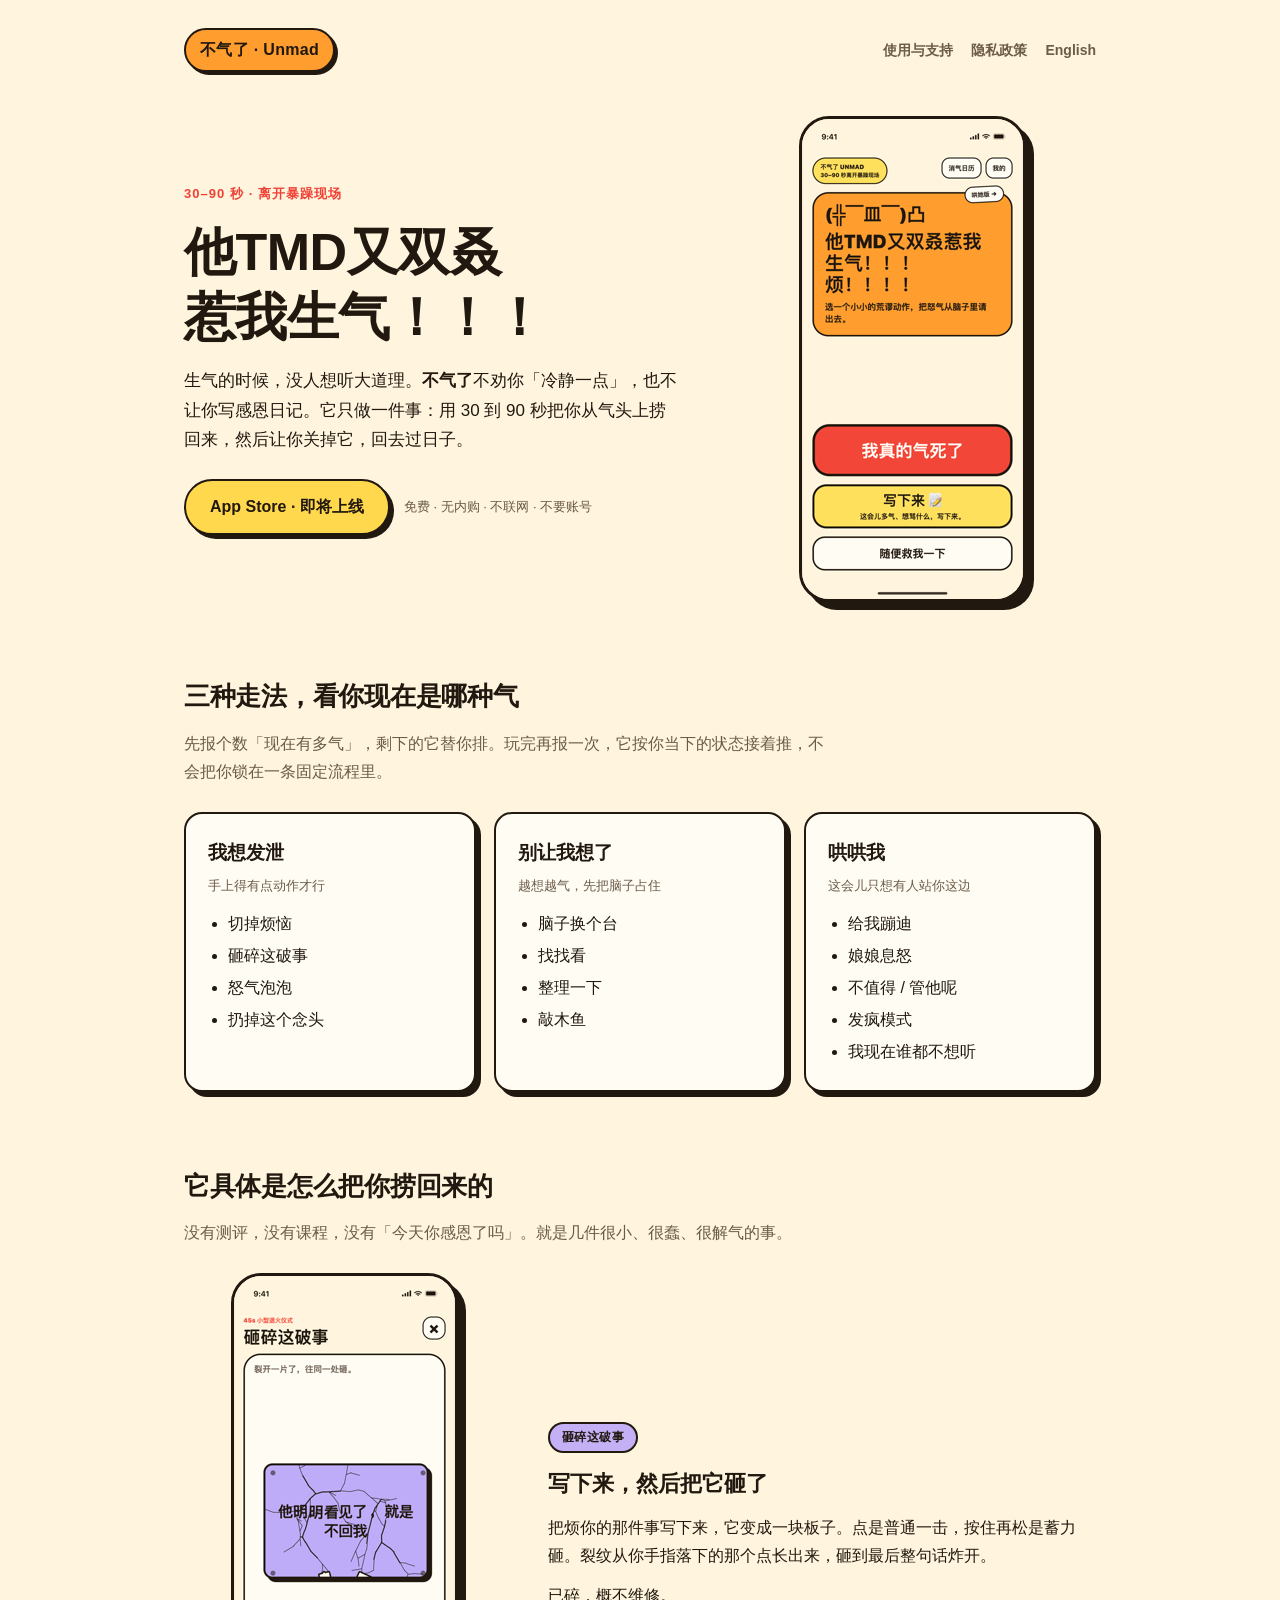
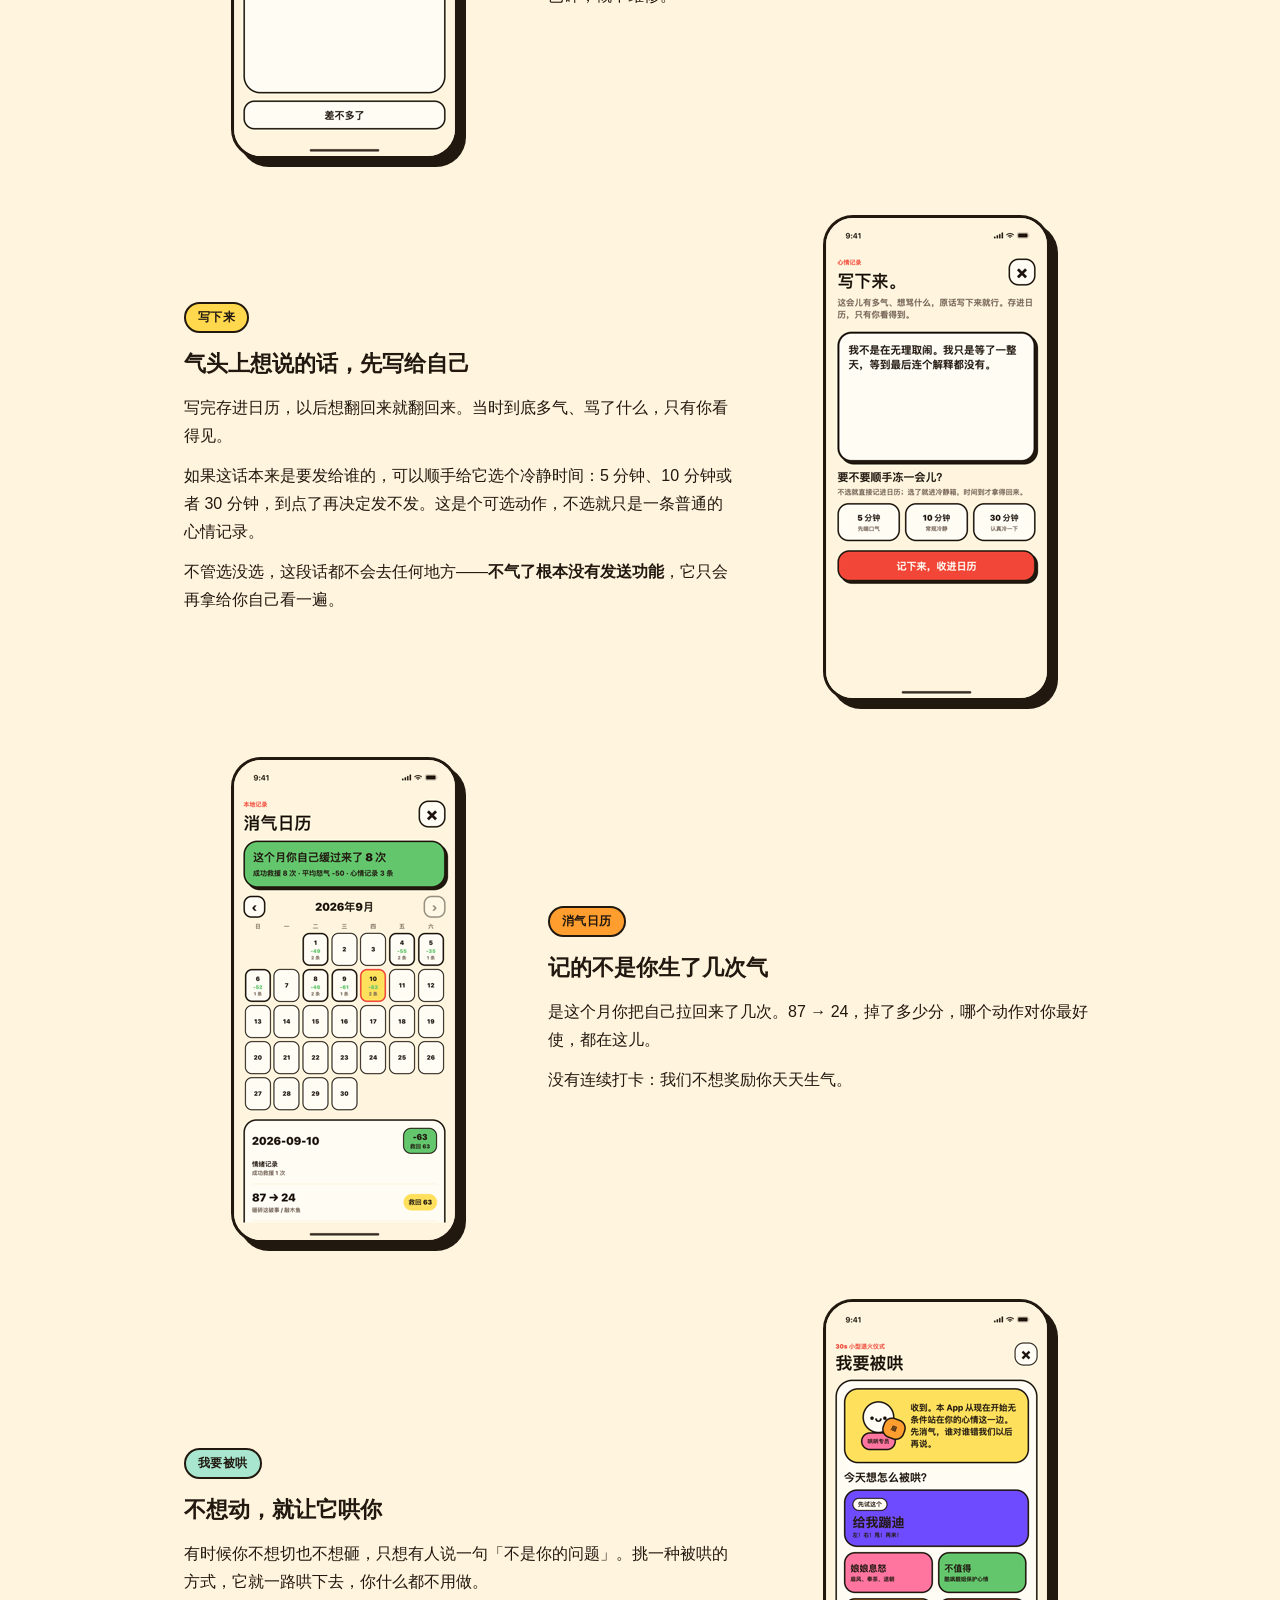
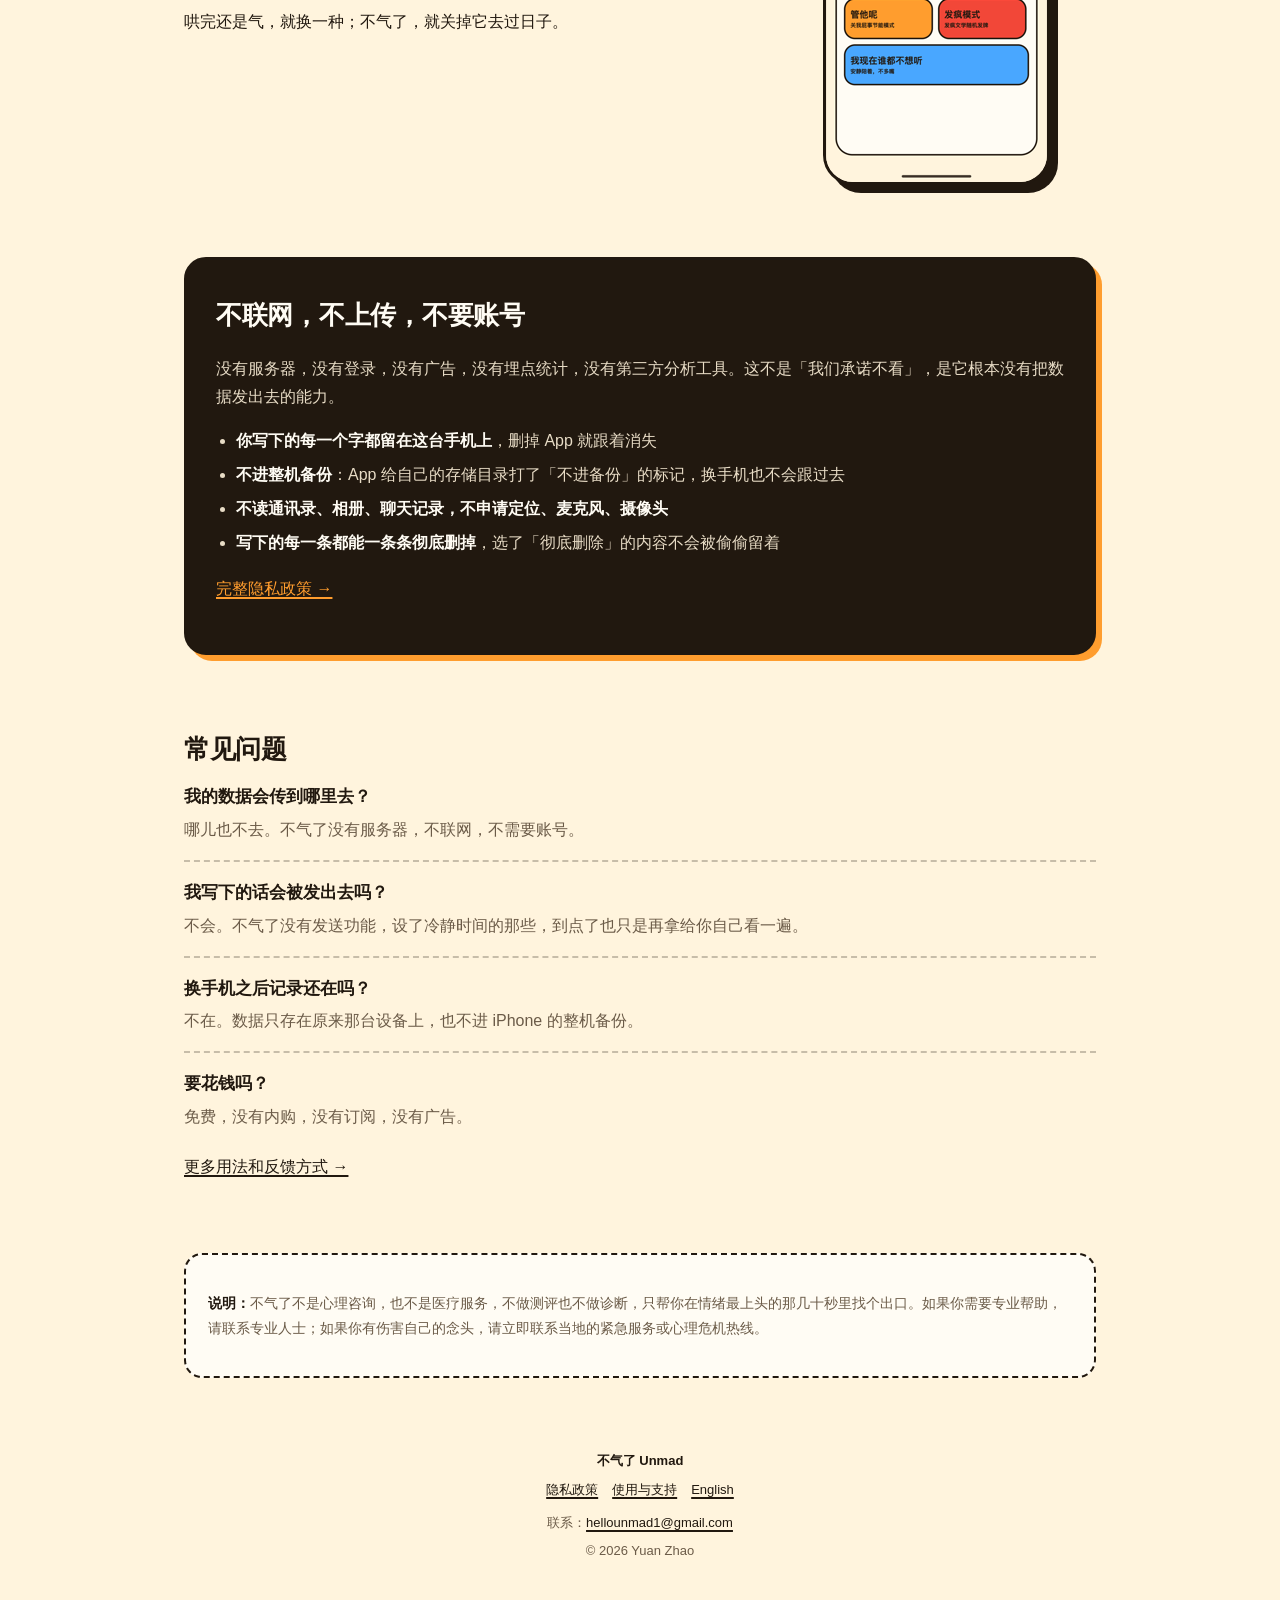
==== index.html @ e03dc945 "Sync the site with store/site, and bring the images along The English home page still called the woo" ====
<!DOCTYPE html>
<html lang="zh-Hans">
<head>
<meta charset="utf-8">
<meta name="viewport" content="width=device-width, initial-scale=1">
<title>不气了 Unmad · 生气的时候打开</title>
<meta name="description" content="不气了是一个中文的情绪急救小工具。不劝你冷静，用 30 到 90 秒把你从气头上捞回来，然后关掉它去过日子。不联网、不要账号、不上传任何东西。">
<link rel="canonical" href="https://unmad.cn/">
<link rel="alternate" hreflang="zh-Hans" href="https://unmad.cn/">
<link rel="alternate" hreflang="en" href="https://unmad.cn/en/">
<link rel="icon" href="assets/favicon.png" type="image/png">
<link rel="apple-touch-icon" href="assets/apple-touch-icon.png">
<meta name="theme-color" content="#FFF4DD">
<meta property="og:type" content="website">
<meta property="og:site_name" content="不气了 Unmad">
<meta property="og:title" content="不气了 Unmad · 生气的时候打开">
<meta property="og:description" content="不劝你冷静，砸它骂它扔了它，30 秒把火撒完。不联网、不要账号、不上传任何东西。">
<meta property="og:url" content="https://unmad.cn/">
<meta property="og:image" content="https://unmad.cn/assets/og.png">
<meta property="og:image:width" content="1200">
<meta property="og:image:height" content="630">
<meta property="og:locale" content="zh_CN">
<style>
:root {
  --cream: #FFF4DD;
  --paper: #FFFCF4;
  --ink: #21180F;
  --muted: #6B5B48;
  --orange: #FF9D2E;
  --red: #EF4136;
  --yellow: #FFD84D;
  --lilac: #C3B0F5;
  --line: #21180F;
  color-scheme: light;
}
* { box-sizing: border-box; }
body {
  margin: 0;
  background: var(--cream);
  color: var(--ink);
  font: 16px/1.75 -apple-system, BlinkMacSystemFont, "PingFang SC", "Hiragino Sans GB",
        "Microsoft YaHei", "Helvetica Neue", Arial, sans-serif;
  -webkit-text-size-adjust: 100%;
}
img { max-width: 100%; height: auto; display: block; }
a { color: var(--ink); text-decoration-thickness: 2px; text-underline-offset: 3px; }
a:hover { color: var(--red); }
.wrap { max-width: 960px; margin: 0 auto; padding: 24px 20px 72px; }

/* ---------- 顶栏 ---------- */
.topbar {
  display: flex; align-items: center; justify-content: space-between;
  flex-wrap: wrap; gap: 12px; margin-bottom: 44px;
}
.mark {
  display: inline-block; padding: 6px 14px; border: 2.5px solid var(--line);
  border-radius: 999px; background: var(--orange); font-weight: 800; letter-spacing: .02em;
  box-shadow: 3px 3px 0 var(--line); text-decoration: none;
}
.mark:hover { color: var(--ink); }
.topbar nav { display: flex; gap: 18px; font-size: 14px; }
.topbar nav a { color: var(--muted); text-decoration: none; font-weight: 600; }
.topbar nav a:hover { color: var(--red); text-decoration: underline; }

/* ---------- 首屏 ---------- */
.hero { display: grid; gap: 34px; align-items: center; margin-bottom: 72px; }
.kicker {
  margin: 0 0 14px; font-size: 13px; font-weight: 700; letter-spacing: .08em;
  color: var(--red); text-transform: uppercase;
}
h1 {
  font-size: 40px; line-height: 1.25; font-weight: 800; margin: 0 0 16px;
  letter-spacing: -.01em;
}
.lede { font-size: 17px; margin: 0 0 24px; }
.lede b { font-weight: 800; }
.cta { display: flex; flex-wrap: wrap; align-items: center; gap: 14px; }
/* App Store 上线后：把下面这个 <span class="store"> 换成
   <a class="store" href="https://apps.apple.com/cn/app/idXXXXXXXXXX">App Store 下载</a>
   样式一样，a 会自动变成可点的按钮。 */
.store {
  display: inline-block; padding: 12px 24px; border: 2.5px solid var(--line);
  border-radius: 999px; background: var(--yellow); font-weight: 800; font-size: 16px;
  box-shadow: 4px 4px 0 var(--line); text-decoration: none;
}
a.store:hover { background: var(--orange); color: var(--ink); transform: translate(-1px, -1px); box-shadow: 5px 5px 0 var(--line); }
.cta-note { font-size: 13px; color: var(--muted); }
.shot {
  margin: 0; border: 3px solid var(--line); border-radius: 30px; overflow: hidden;
  box-shadow: 8px 8px 0 var(--line); background: var(--cream); line-height: 0;
  justify-self: center; max-width: 300px;
}
/* 网格子项默认 min-width:auto，截图那 480px 的固有宽度会把整页撑到视口以外，
   手机上就变成整页横向溢出、右边文字被切掉。这两行是那个的解药，别删。 */
.hero > *, .feature > * { min-width: 0; }
.shot img { width: 100%; }

/* ---------- 通用区块 ---------- */
section { margin-bottom: 72px; }
h2 { font-size: 26px; font-weight: 800; margin: 0 0 10px; letter-spacing: -.01em; }
.section-sub { color: var(--muted); margin: 0 0 26px; max-width: 640px; }
.grid3 { display: grid; gap: 18px; grid-template-columns: 1fr; }
.card {
  background: var(--paper); border: 2.5px solid var(--line); border-radius: 18px;
  padding: 22px 22px 20px; box-shadow: 5px 5px 0 var(--line);
}
.card h3 { margin: 0 0 6px; font-size: 19px; font-weight: 800; }
.card .who { margin: 0 0 12px; font-size: 13px; color: var(--muted); }
.card ul { margin: 0; padding-left: 20px; }
.card li { margin-bottom: 4px; }

/* ---------- 图文行 ---------- */
.feature { display: grid; gap: 28px; align-items: center; margin-bottom: 56px; }
.feature h3 { font-size: 22px; font-weight: 800; margin: 0 0 10px; }
.feature p { margin: 0 0 12px; }
.feature p:last-child { margin-bottom: 0; }
.tag {
  display: inline-block; margin-bottom: 12px; padding: 3px 12px; font-size: 12px;
  font-weight: 800; letter-spacing: .04em; border: 2px solid var(--line);
  border-radius: 999px; background: var(--lilac);
}
.tag.t-note { background: var(--yellow); }
.tag.t-cal { background: var(--orange); }
.tag.t-comfort { background: #A8E6CF; }

/* ---------- 隐私 ---------- */
.privacy-block {
  background: var(--ink); color: var(--cream); border-radius: 22px;
  padding: 34px 30px; border: 2.5px solid var(--line); box-shadow: 6px 6px 0 var(--orange);
}
.privacy-block h2 { color: var(--paper); }
.privacy-block p { color: #E8DCC6; }
.privacy-block ul { margin: 0 0 18px; padding-left: 20px; color: #E8DCC6; }
.privacy-block li { margin-bottom: 6px; }
.privacy-block li b { color: var(--paper); }
.privacy-block a { color: var(--orange); }
.privacy-block a:hover { color: var(--yellow); }

/* ---------- 常见问题 ---------- */
.qa { border-top: 2px dashed rgba(33,24,15,.25); padding-top: 16px; margin-top: 16px; }
.qa:first-of-type { border-top: 0; padding-top: 0; margin-top: 0; }
.qa h3 { font-size: 17px; font-weight: 800; margin: 0 0 4px; }
.qa p { margin: 0; color: var(--muted); }

/* ---------- 说明与页脚 ---------- */
.disclaimer {
  background: var(--paper); border: 2.5px dashed var(--line); border-radius: 18px;
  padding: 22px; font-size: 14px; color: var(--muted);
}
.disclaimer b { color: var(--ink); }
footer { text-align: center; color: var(--muted); font-size: 13px; }
footer p { margin: 0 0 6px; }
footer p:last-child { margin-bottom: 0; }
.site-name { font-weight: 800; color: var(--ink); }
.footer-links { display: flex; flex-wrap: wrap; gap: 6px 14px; justify-content: center; margin-bottom: 10px; }
.beian { display: flex; flex-wrap: wrap; gap: 4px 10px; justify-content: center; }
.beian a { color: var(--muted); text-decoration: none; }
.beian a:hover { color: var(--red); text-decoration: underline; }

@media (min-width: 820px) {
  .wrap { padding: 28px 24px 80px; }
  h1 { font-size: 52px; }
  .hero { grid-template-columns: 1.15fr .85fr; gap: 48px; }
  .shot { max-width: 320px; }
  .grid3 { grid-template-columns: repeat(3, 1fr); }
  .feature { grid-template-columns: 320px 1fr; gap: 44px; }
  .feature.alt { grid-template-columns: 1fr 320px; }
  .feature.alt .shot { order: 2; }
}
@media (max-width: 480px) {
  .wrap { padding: 20px 14px 56px; }
  h1 { font-size: 32px; }
  .card, .privacy-block { box-shadow: 4px 4px 0 var(--line); }
  .privacy-block { padding: 26px 20px; }
}
</style>
</head>
<body>
<div class="wrap">

  <header class="topbar">
    <a class="mark" href="index.html">不气了 · Unmad</a>
    <nav>
      <a href="support.html">使用与支持</a>
      <a href="privacy.html">隐私政策</a>
      <a href="en/index.html" hreflang="en" lang="en">English</a>
    </nav>
  </header>

  <section class="hero">
    <div>
      <p class="kicker">30–90 秒 · 离开暴躁现场</p>
      <h1>他TMD又双叒<br>惹我生气！！！</h1>
      <p class="lede">生气的时候，没人想听大道理。<b>不气了</b>不劝你「冷静一点」，也不让你写感恩日记。它只做一件事：用 30 到 90 秒把你从气头上捞回来，然后让你关掉它，回去过日子。</p>
      <div class="cta">
        <span class="store">App Store · 即将上线</span>
        <span class="cta-note">免费 · 无内购 · 不联网 · 不要账号</span>
      </div>
    </div>
    <figure class="shot">
      <img src="assets/shot-home.png" width="480" height="1043" alt="不气了首页：一句「他TMD又双叒惹我生气」，下面是「我真的气死了」「写下来」两个按钮">
    </figure>
  </section>

  <section id="ways">
    <h2>三种走法，看你现在是哪种气</h2>
    <p class="section-sub">先报个数「现在有多气」，剩下的它替你排。玩完再报一次，它按你当下的状态接着推，不会把你锁在一条固定流程里。</p>
    <div class="grid3">
      <article class="card">
        <h3>我想发泄</h3>
        <p class="who">手上得有点动作才行</p>
        <ul>
          <li>切掉烦恼</li>
          <li>砸碎这破事</li>
          <li>怒气泡泡</li>
          <li>扔掉这个念头</li>
        </ul>
      </article>
      <article class="card">
        <h3>别让我想了</h3>
        <p class="who">越想越气，先把脑子占住</p>
        <ul>
          <li>脑子换个台</li>
          <li>找找看</li>
          <li>整理一下</li>
          <li>敲木鱼</li>
        </ul>
      </article>
      <article class="card">
        <h3>哄哄我</h3>
        <p class="who">这会儿只想有人站你这边</p>
        <ul>
          <li>给我蹦迪</li>
          <li>娘娘息怒</li>
          <li>不值得 / 管他呢</li>
          <li>发疯模式</li>
          <li>我现在谁都不想听</li>
        </ul>
      </article>
    </div>
  </section>

  <section id="features">
    <h2>它具体是怎么把你捞回来的</h2>
    <p class="section-sub">没有测评，没有课程，没有「今天你感恩了吗」。就是几件很小、很蠢、很解气的事。</p>

    <div class="feature">
      <figure class="shot">
        <img src="assets/shot-smash.png" width="480" height="1043" loading="lazy" alt="砸碎这破事：一块写着烦心事的板子已经裂开">
      </figure>
      <div>
        <span class="tag">砸碎这破事</span>
        <h3>写下来，然后把它砸了</h3>
        <p>把烦你的那件事写下来，它变成一块板子。点是普通一击，按住再松是蓄力砸。裂纹从你手指落下的那个点长出来，砸到最后整句话炸开。</p>
        <p>已碎，概不维修。</p>
      </div>
    </div>

    <div class="feature alt">
      <div>
        <span class="tag t-note">写下来</span>
        <h3>气头上想说的话，先写给自己</h3>
        <p>写完存进日历，以后想翻回来就翻回来。当时到底多气、骂了什么，只有你看得见。</p>
        <p>如果这话本来是要发给谁的，可以顺手给它选个冷静时间：5 分钟、10 分钟或者 30 分钟，到点了再决定发不发。这是个可选动作，不选就只是一条普通的心情记录。</p>
        <p>不管选没选，这段话都不会去任何地方——<b>不气了根本没有发送功能</b>，它只会再拿给你自己看一遍。</p>
      </div>
      <figure class="shot">
        <img src="assets/shot-note.png" width="480" height="1043" loading="lazy" alt="写下来：一页可以写字的心情记录，下面可以选择冷静时间">
      </figure>
    </div>

    <div class="feature">
      <figure class="shot">
        <img src="assets/shot-calendar.png" width="480" height="1043" loading="lazy" alt="消气日历：这个月每天的消气记录">
      </figure>
      <div>
        <span class="tag t-cal">消气日历</span>
        <h3>记的不是你生了几次气</h3>
        <p>是这个月你把自己拉回来了几次。87 → 24，掉了多少分，哪个动作对你最好使，都在这儿。</p>
        <p>没有连续打卡：我们不想奖励你天天生气。</p>
      </div>
    </div>

    <div class="feature alt">
      <div>
        <span class="tag t-comfort">我要被哄</span>
        <h3>不想动，就让它哄你</h3>
        <p>有时候你不想切也不想砸，只想有人说一句「不是你的问题」。挑一种被哄的方式，它就一路哄下去，你什么都不用做。</p>
        <p>哄完还是气，就换一种；不气了，就关掉它去过日子。</p>
      </div>
      <figure class="shot">
        <img src="assets/shot-comfort.png" width="480" height="1043" loading="lazy" alt="我要被哄：几种被哄的方式可以挑">
      </figure>
    </div>
  </section>

  <section>
    <div class="privacy-block">
      <h2>不联网，不上传，不要账号</h2>
      <p>没有服务器，没有登录，没有广告，没有埋点统计，没有第三方分析工具。这不是「我们承诺不看」，是它根本没有把数据发出去的能力。</p>
      <ul>
        <li><b>你写下的每一个字都留在这台手机上</b>，删掉 App 就跟着消失</li>
        <li><b>不进整机备份</b>：App 给自己的存储目录打了「不进备份」的标记，换手机也不会跟过去</li>
        <li><b>不读通讯录、相册、聊天记录，不申请定位、麦克风、摄像头</b></li>
        <li><b>写下的每一条都能一条条彻底删掉</b>，选了「彻底删除」的内容不会被偷偷留着</li>
      </ul>
      <p><a href="privacy.html">完整隐私政策 →</a></p>
    </div>
  </section>

  <section id="faq">
    <h2>常见问题</h2>
    <div class="qa">
      <h3>我的数据会传到哪里去？</h3>
      <p>哪儿也不去。不气了没有服务器，不联网，不需要账号。</p>
    </div>
    <div class="qa">
      <h3>我写下的话会被发出去吗？</h3>
      <p>不会。不气了没有发送功能，设了冷静时间的那些，到点了也只是再拿给你自己看一遍。</p>
    </div>
    <div class="qa">
      <h3>换手机之后记录还在吗？</h3>
      <p>不在。数据只存在原来那台设备上，也不进 iPhone 的整机备份。</p>
    </div>
    <div class="qa">
      <h3>要花钱吗？</h3>
      <p>免费，没有内购，没有订阅，没有广告。</p>
    </div>
    <p style="margin-top:22px"><a href="support.html">更多用法和反馈方式 →</a></p>
  </section>

  <section>
    <div class="disclaimer">
      <p><b>说明：</b>不气了不是心理咨询，也不是医疗服务，不做测评也不做诊断，只帮你在情绪最上头的那几十秒里找个出口。如果你需要专业帮助，请联系专业人士；如果你有伤害自己的念头，请立即联系当地的紧急服务或心理危机热线。</p>
    </div>
  </section>

  <footer>
    <p class="site-name">不气了 Unmad</p>
    <p class="footer-links">
      <a href="privacy.html">隐私政策</a>
      <a href="support.html">使用与支持</a>
      <a href="en/index.html" hreflang="en" lang="en">English</a>
    </p>
    <p>联系：<a href="mailto:hellounmad1@gmail.com">hellounmad1@gmail.com</a></p>
    <!-- 备案号下发后，删掉本段注释的开头标记与结尾标记，让下面这段显示出来。
         占位换成工信部查询系统里【复制】的真实号码，不要手打（全角半角会导致比对失败）。
         备案号未下发前不得展示，展示未获批的号码属于违规。
    <p class="beian">
      <a href="https://beian.miit.gov.cn" target="_blank" rel="noopener">▢▢ICP备▢▢▢▢▢▢▢▢号-1</a>
      <a href="https://beian.mps.gov.cn" target="_blank" rel="noopener">▢公网安备 ▢▢▢▢▢▢▢▢▢▢▢▢▢▢号</a>
    </p>
    -->
    <p>© 2026 Yuan Zhao</p>
  </footer>

</div>
</body>
</html>
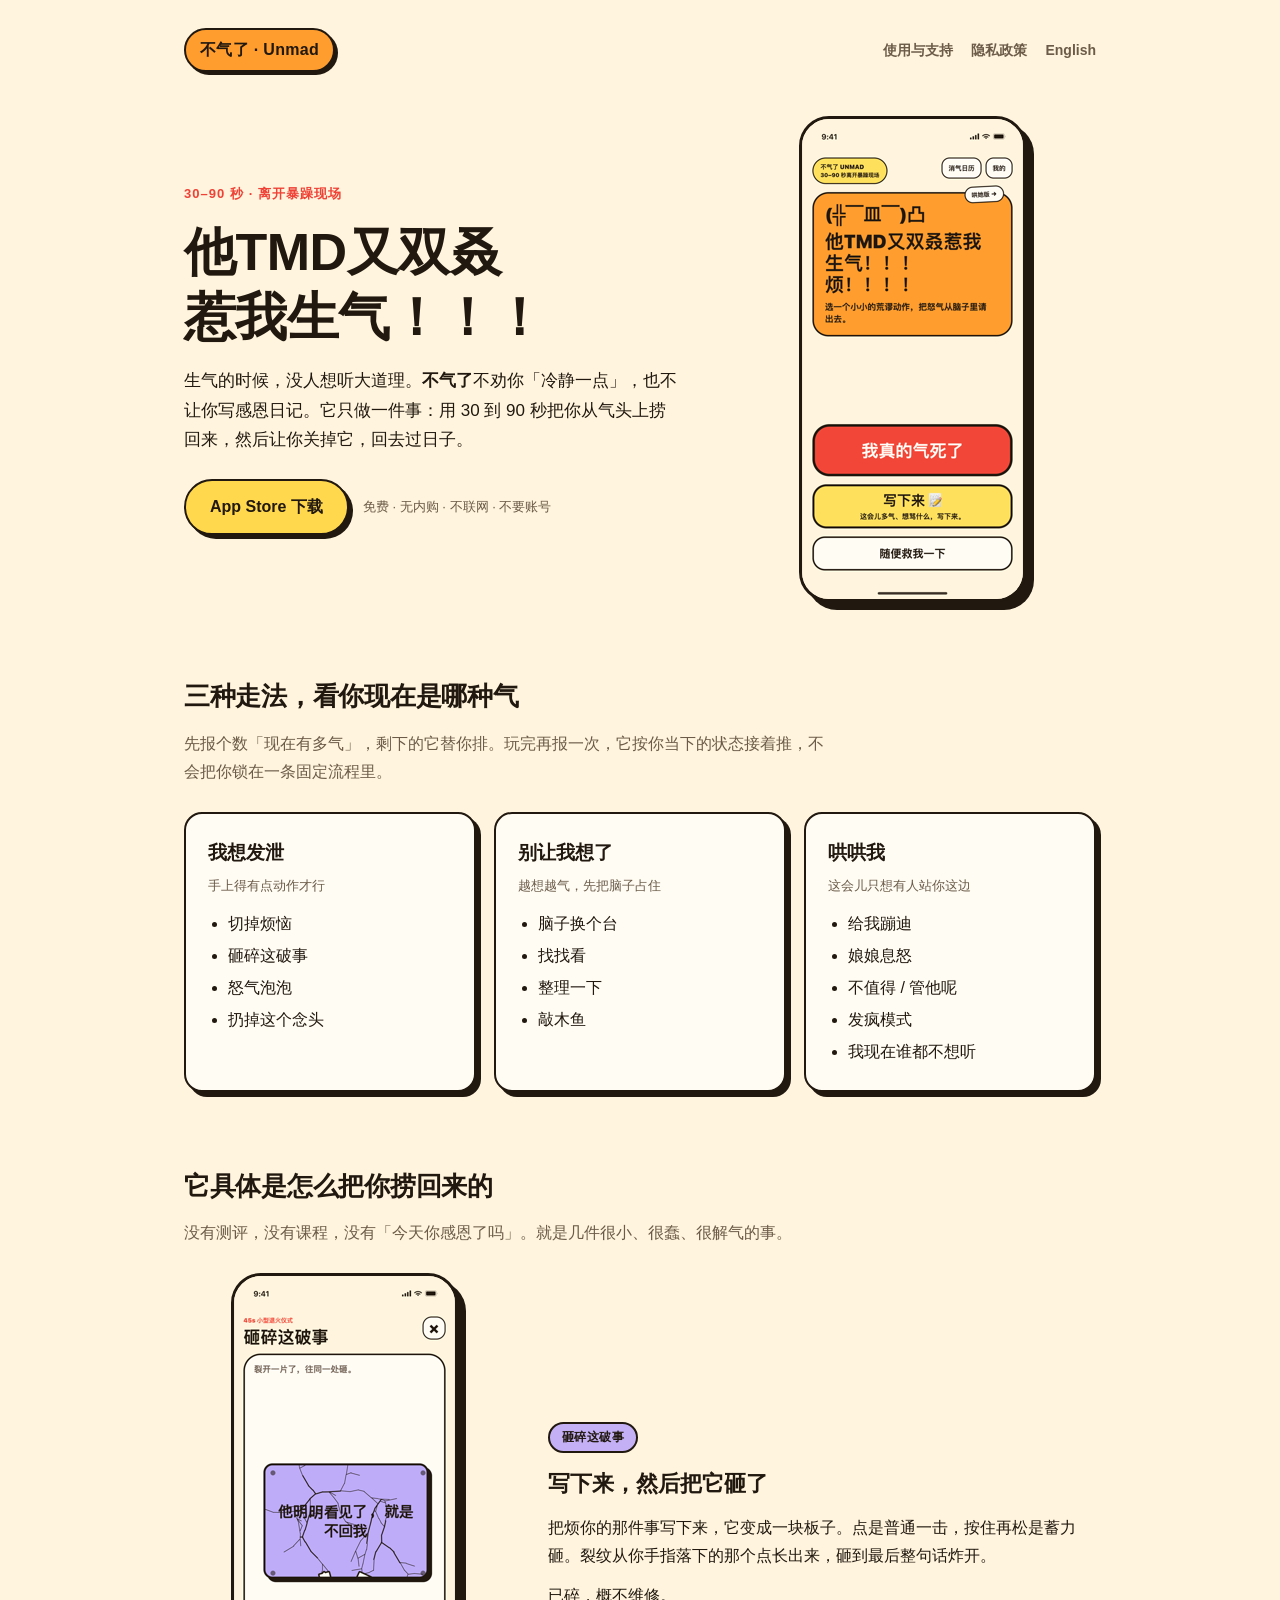
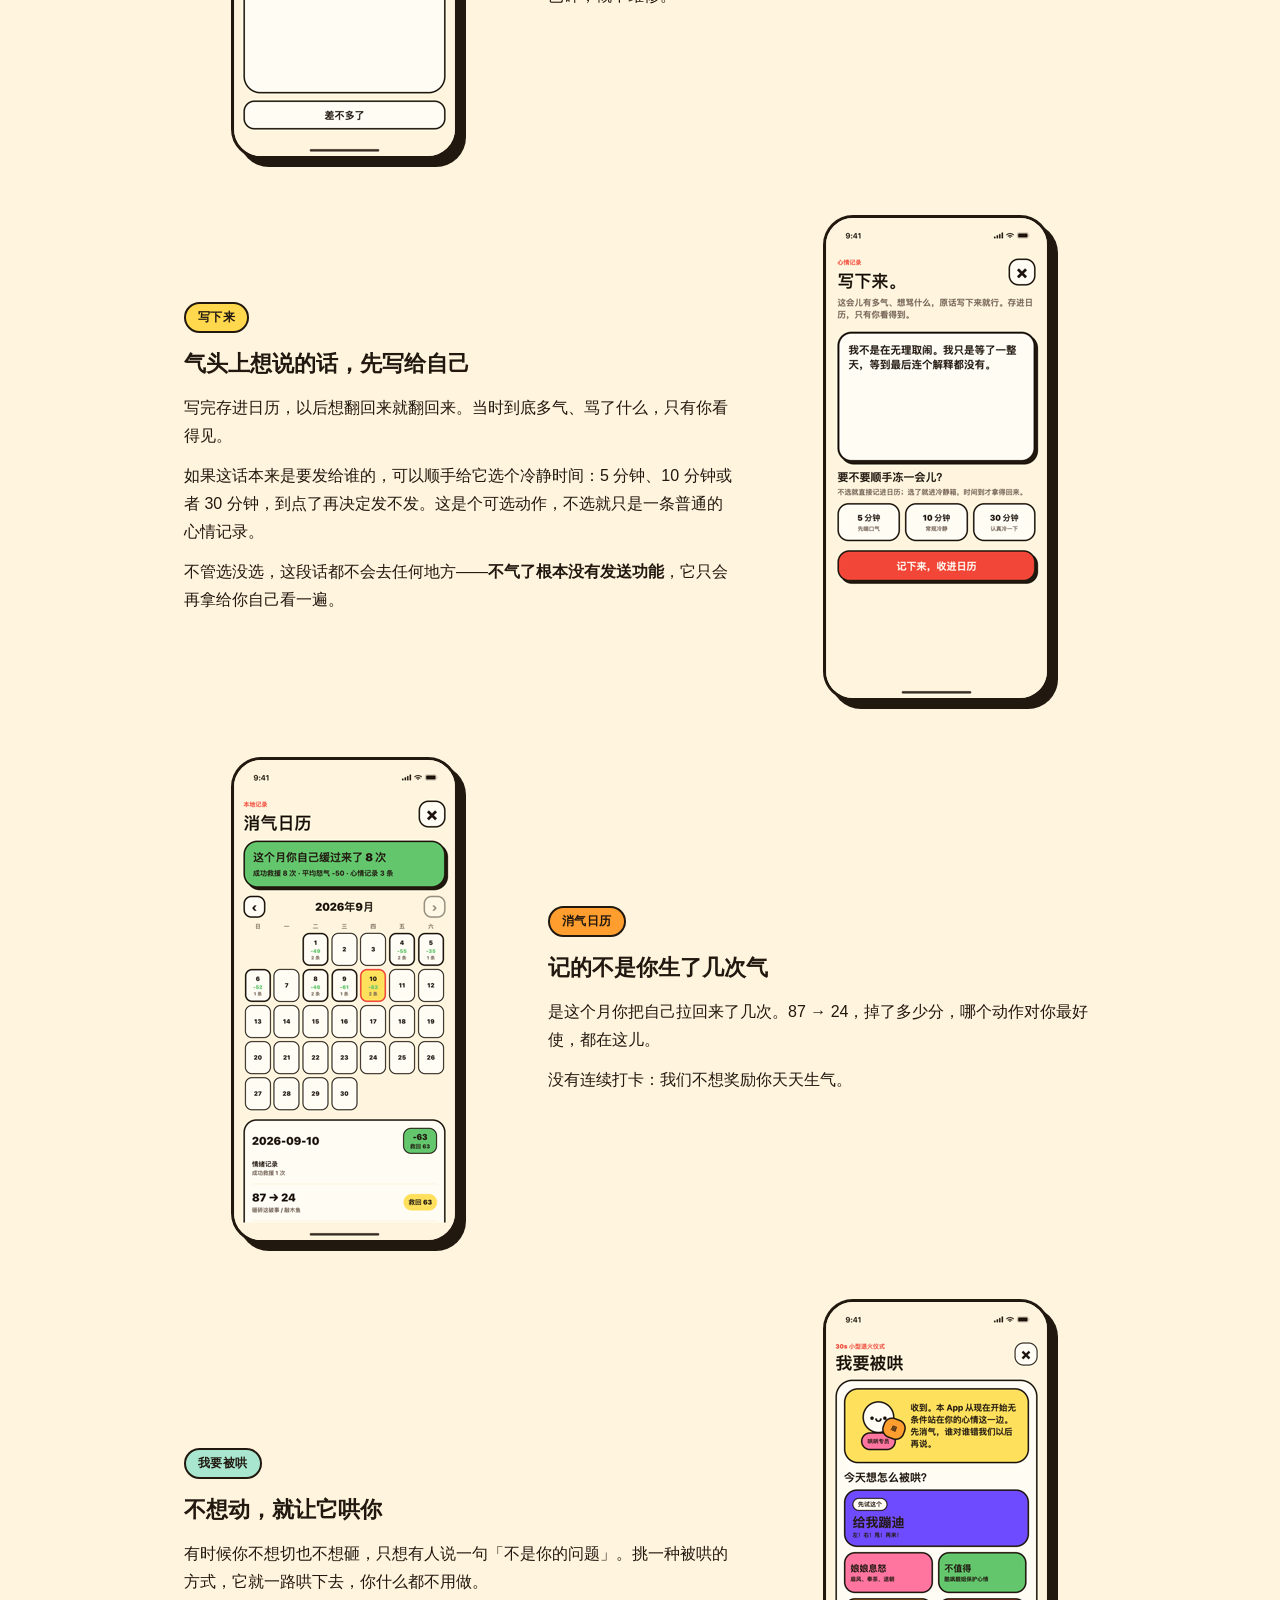
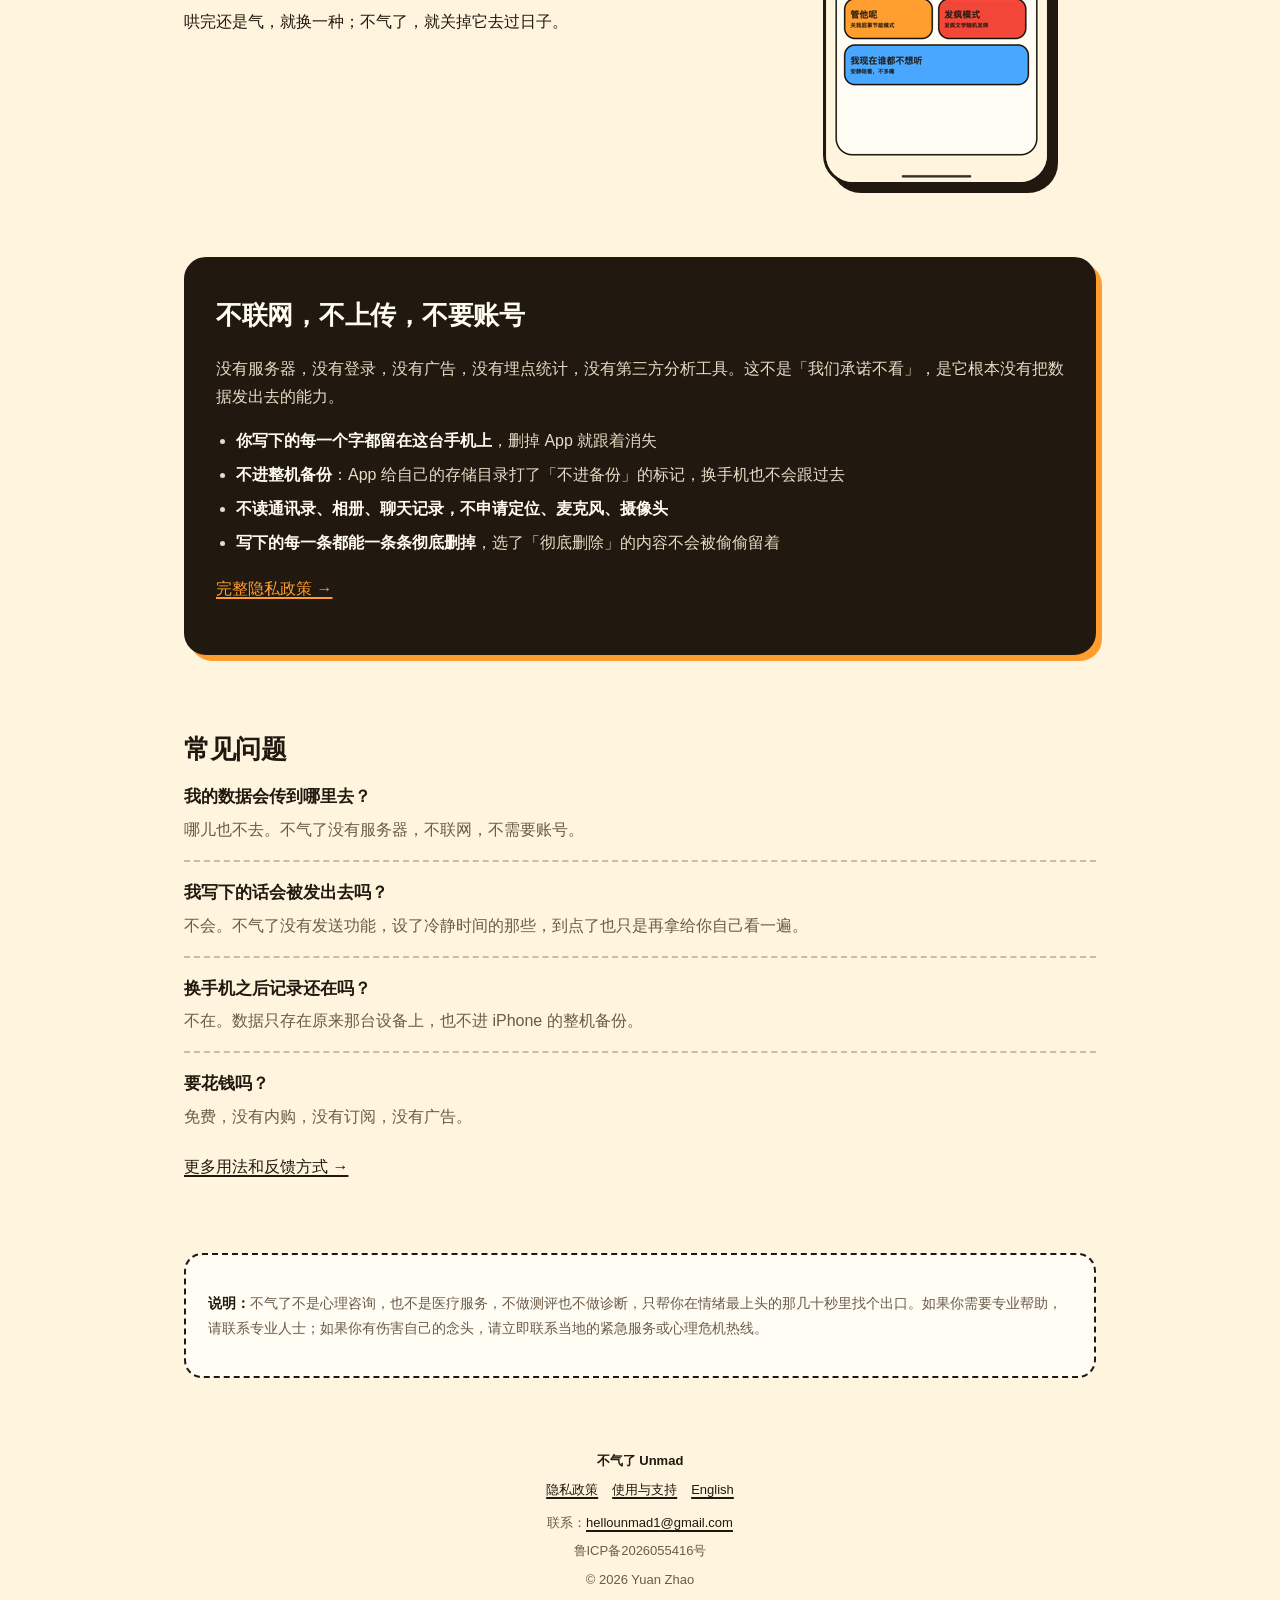
==== commit fbcd342e: "Show the ICP number and the real App Store links Synced from Unmad/store/site (ecc69d7).  - The thre" ====
--- a/index.html
+++ b/index.html
@@ -75,9 +75,6 @@
 .lede { font-size: 17px; margin: 0 0 24px; }
 .lede b { font-weight: 800; }
 .cta { display: flex; flex-wrap: wrap; align-items: center; gap: 14px; }
-/* App Store 上线后：把下面这个 <span class="store"> 换成
-   <a class="store" href="https://apps.apple.com/cn/app/idXXXXXXXXXX">App Store 下载</a>
-   样式一样，a 会自动变成可点的按钮。 */
 .store {
   display: inline-block; padding: 12px 24px; border: 2.5px solid var(--line);
   border-radius: 999px; background: var(--yellow); font-weight: 800; font-size: 16px;
@@ -193,7 +190,7 @@
       <h1>他TMD又双叒<br>惹我生气！！！</h1>
       <p class="lede">生气的时候，没人想听大道理。<b>不气了</b>不劝你「冷静一点」，也不让你写感恩日记。它只做一件事：用 30 到 90 秒把你从气头上捞回来，然后让你关掉它，回去过日子。</p>
       <div class="cta">
-        <span class="store">App Store · 即将上线</span>
+        <a class="store" href="https://apps.apple.com/cn/app/id6809241933">App Store 下载</a>
         <span class="cta-note">免费 · 无内购 · 不联网 · 不要账号</span>
       </div>
     </div>
@@ -343,13 +340,13 @@
       <a href="en/index.html" hreflang="en" lang="en">English</a>
     </p>
     <p>联系：<a href="mailto:hellounmad1@gmail.com">hellounmad1@gmail.com</a></p>
-    <!-- 备案号下发后，删掉本段注释的开头标记与结尾标记，让下面这段显示出来。
-         占位换成工信部查询系统里【复制】的真实号码，不要手打（全角半角会导致比对失败）。
-         备案号未下发前不得展示，展示未获批的号码属于违规。
+    <!-- ICP 备案号 2026-09-20 下发，已展示。号码从工信部系统复制，ICP 和数字都是半角。 -->
     <p class="beian">
-      <a href="https://beian.miit.gov.cn" target="_blank" rel="noopener">▢▢ICP备▢▢▢▢▢▢▢▢号-1</a>
+      <a href="https://beian.miit.gov.cn" target="_blank" rel="noopener">鲁ICP备2026055416号</a>
+    </p>
+    <!-- 公网安备是另一张批文（公安联网备案），ICP 下来之后才去办，下发前同样不得展示。
+         拿到之后把下面这行挪进上面那个 <p class="beian"> 里，号码同样从公安备案系统【复制】。
       <a href="https://beian.mps.gov.cn" target="_blank" rel="noopener">▢公网安备 ▢▢▢▢▢▢▢▢▢▢▢▢▢▢号</a>
-    </p>
     -->
     <p>© 2026 Yuan Zhao</p>
   </footer>
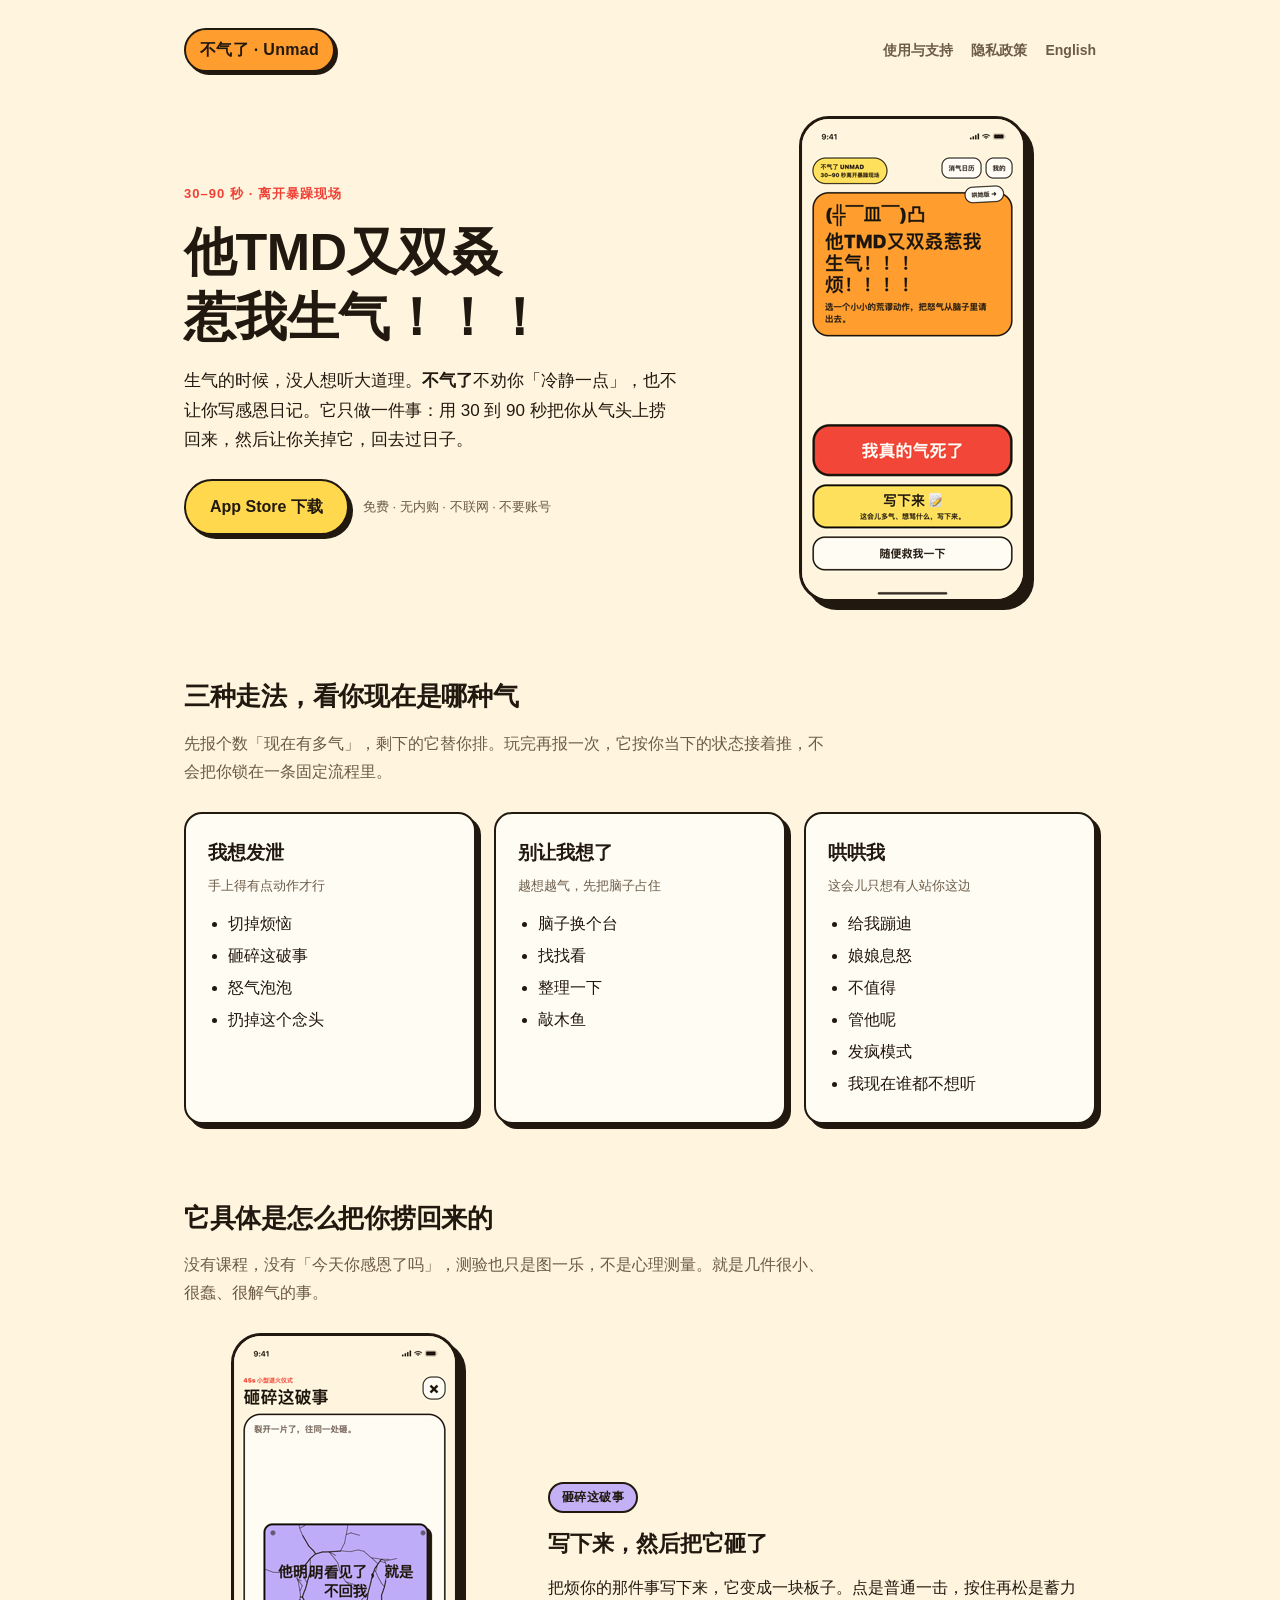
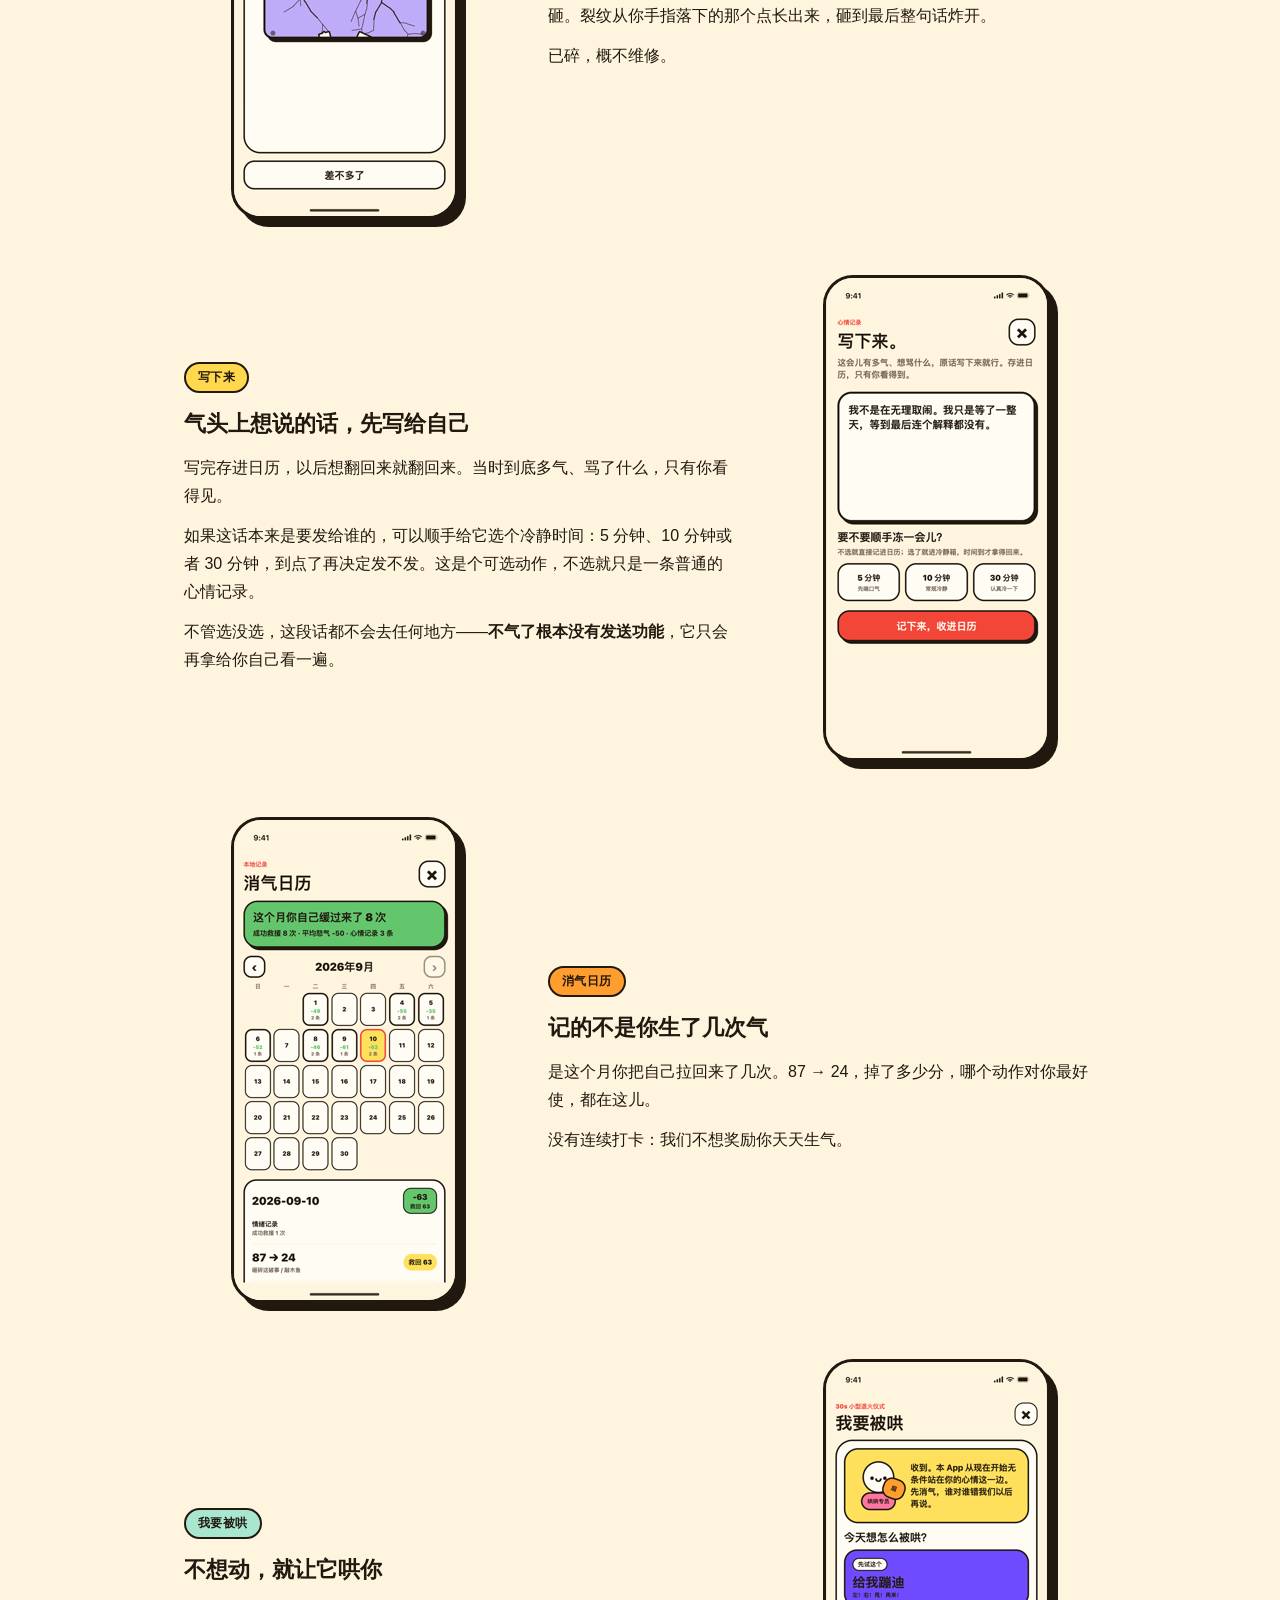
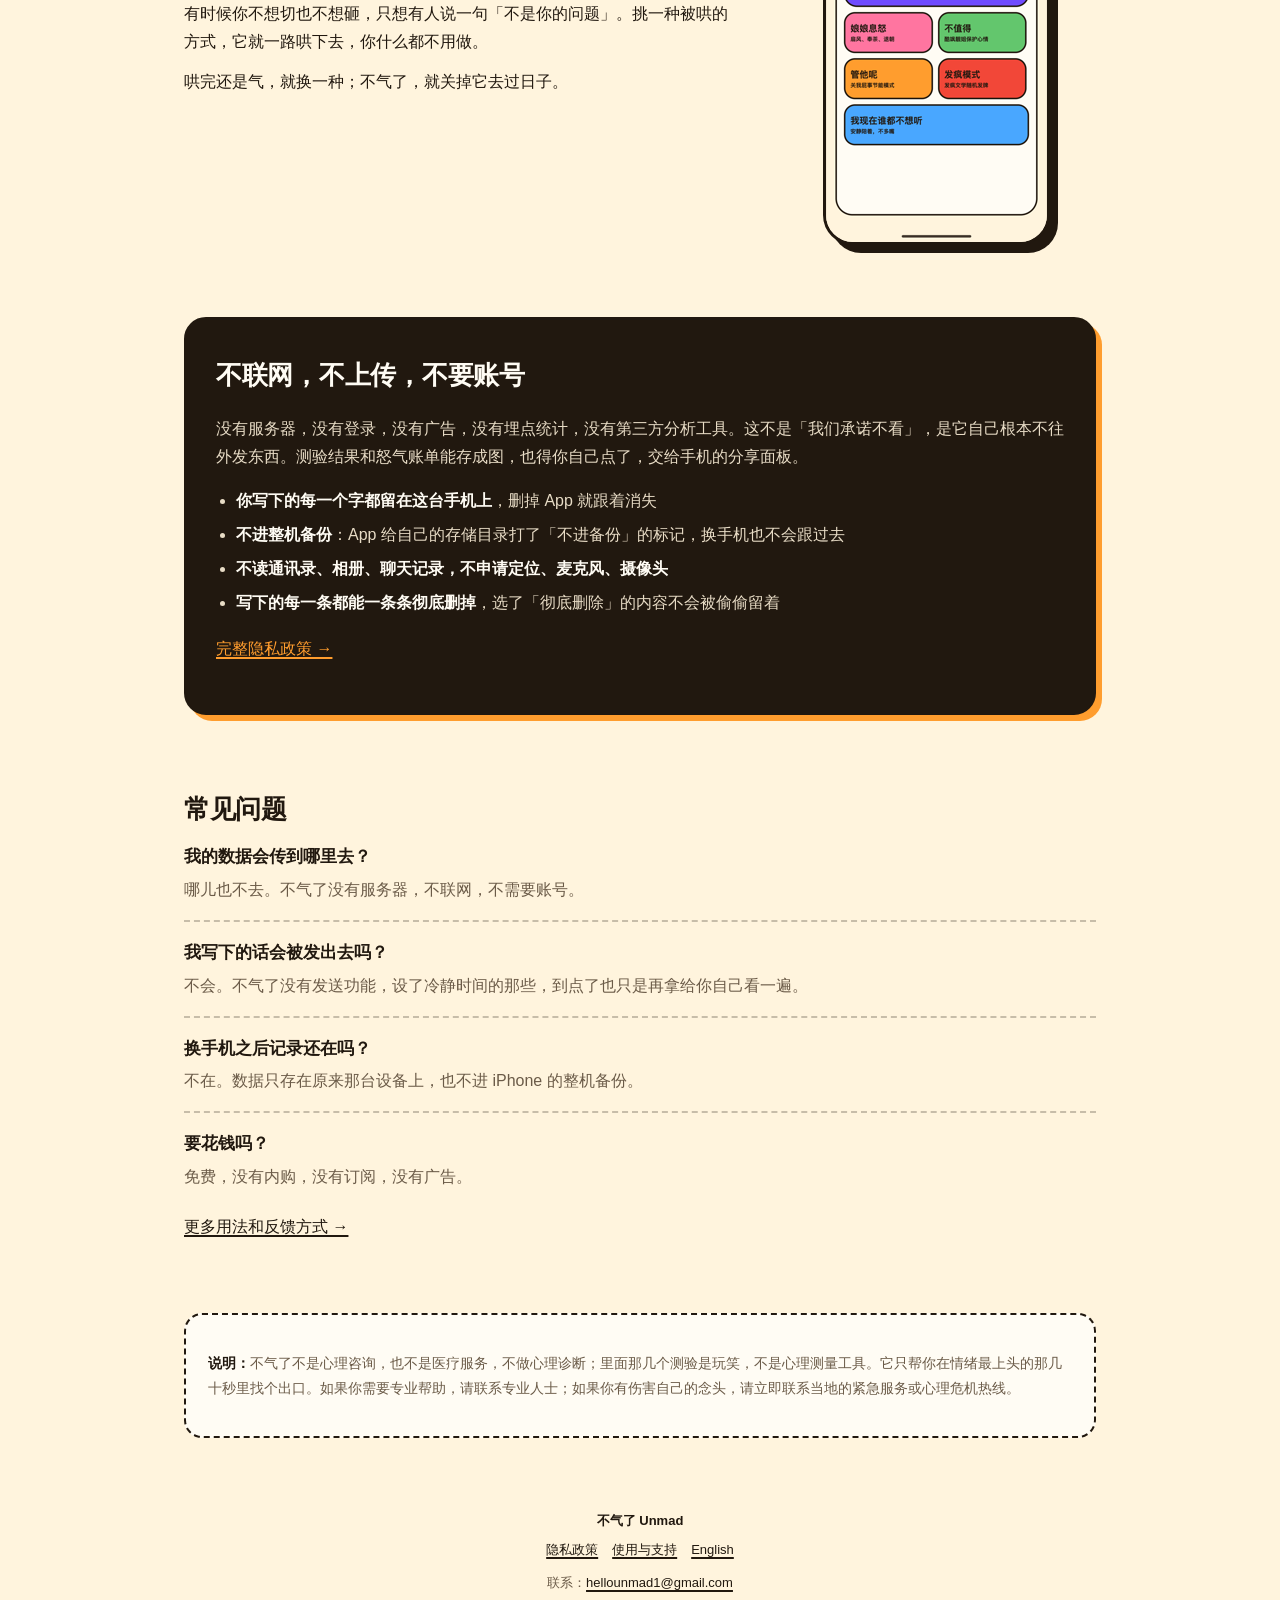
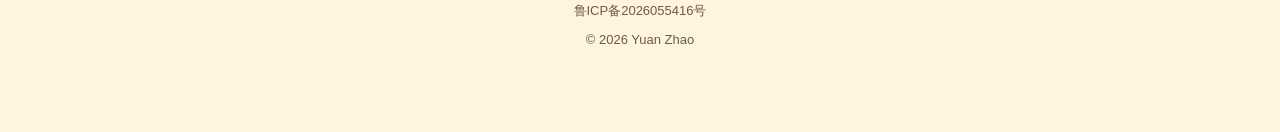
==== commit 987312e0: "Sync site with store/site for 1.1.0" ====
--- a/index.html
+++ b/index.html
@@ -229,7 +229,8 @@
         <ul>
           <li>给我蹦迪</li>
           <li>娘娘息怒</li>
-          <li>不值得 / 管他呢</li>
+          <li>不值得</li>
+          <li>管他呢</li>
           <li>发疯模式</li>
           <li>我现在谁都不想听</li>
         </ul>
@@ -239,7 +240,7 @@
 
   <section id="features">
     <h2>它具体是怎么把你捞回来的</h2>
-    <p class="section-sub">没有测评，没有课程，没有「今天你感恩了吗」。就是几件很小、很蠢、很解气的事。</p>
+    <p class="section-sub">没有课程，没有「今天你感恩了吗」，测验也只是图一乐，不是心理测量。就是几件很小、很蠢、很解气的事。</p>
 
     <div class="feature">
       <figure class="shot">
@@ -294,7 +295,7 @@
   <section>
     <div class="privacy-block">
       <h2>不联网，不上传，不要账号</h2>
-      <p>没有服务器，没有登录，没有广告，没有埋点统计，没有第三方分析工具。这不是「我们承诺不看」，是它根本没有把数据发出去的能力。</p>
+      <p>没有服务器，没有登录，没有广告，没有埋点统计，没有第三方分析工具。这不是「我们承诺不看」，是它自己根本不往外发东西。测验结果和怒气账单能存成图，也得你自己点了，交给手机的分享面板。</p>
       <ul>
         <li><b>你写下的每一个字都留在这台手机上</b>，删掉 App 就跟着消失</li>
         <li><b>不进整机备份</b>：App 给自己的存储目录打了「不进备份」的标记，换手机也不会跟过去</li>
@@ -328,7 +329,7 @@
 
   <section>
     <div class="disclaimer">
-      <p><b>说明：</b>不气了不是心理咨询，也不是医疗服务，不做测评也不做诊断，只帮你在情绪最上头的那几十秒里找个出口。如果你需要专业帮助，请联系专业人士；如果你有伤害自己的念头，请立即联系当地的紧急服务或心理危机热线。</p>
+      <p><b>说明：</b>不气了不是心理咨询，也不是医疗服务，不做心理诊断；里面那几个测验是玩笑，不是心理测量工具。它只帮你在情绪最上头的那几十秒里找个出口。如果你需要专业帮助，请联系专业人士；如果你有伤害自己的念头，请立即联系当地的紧急服务或心理危机热线。</p>
     </div>
   </section>
 
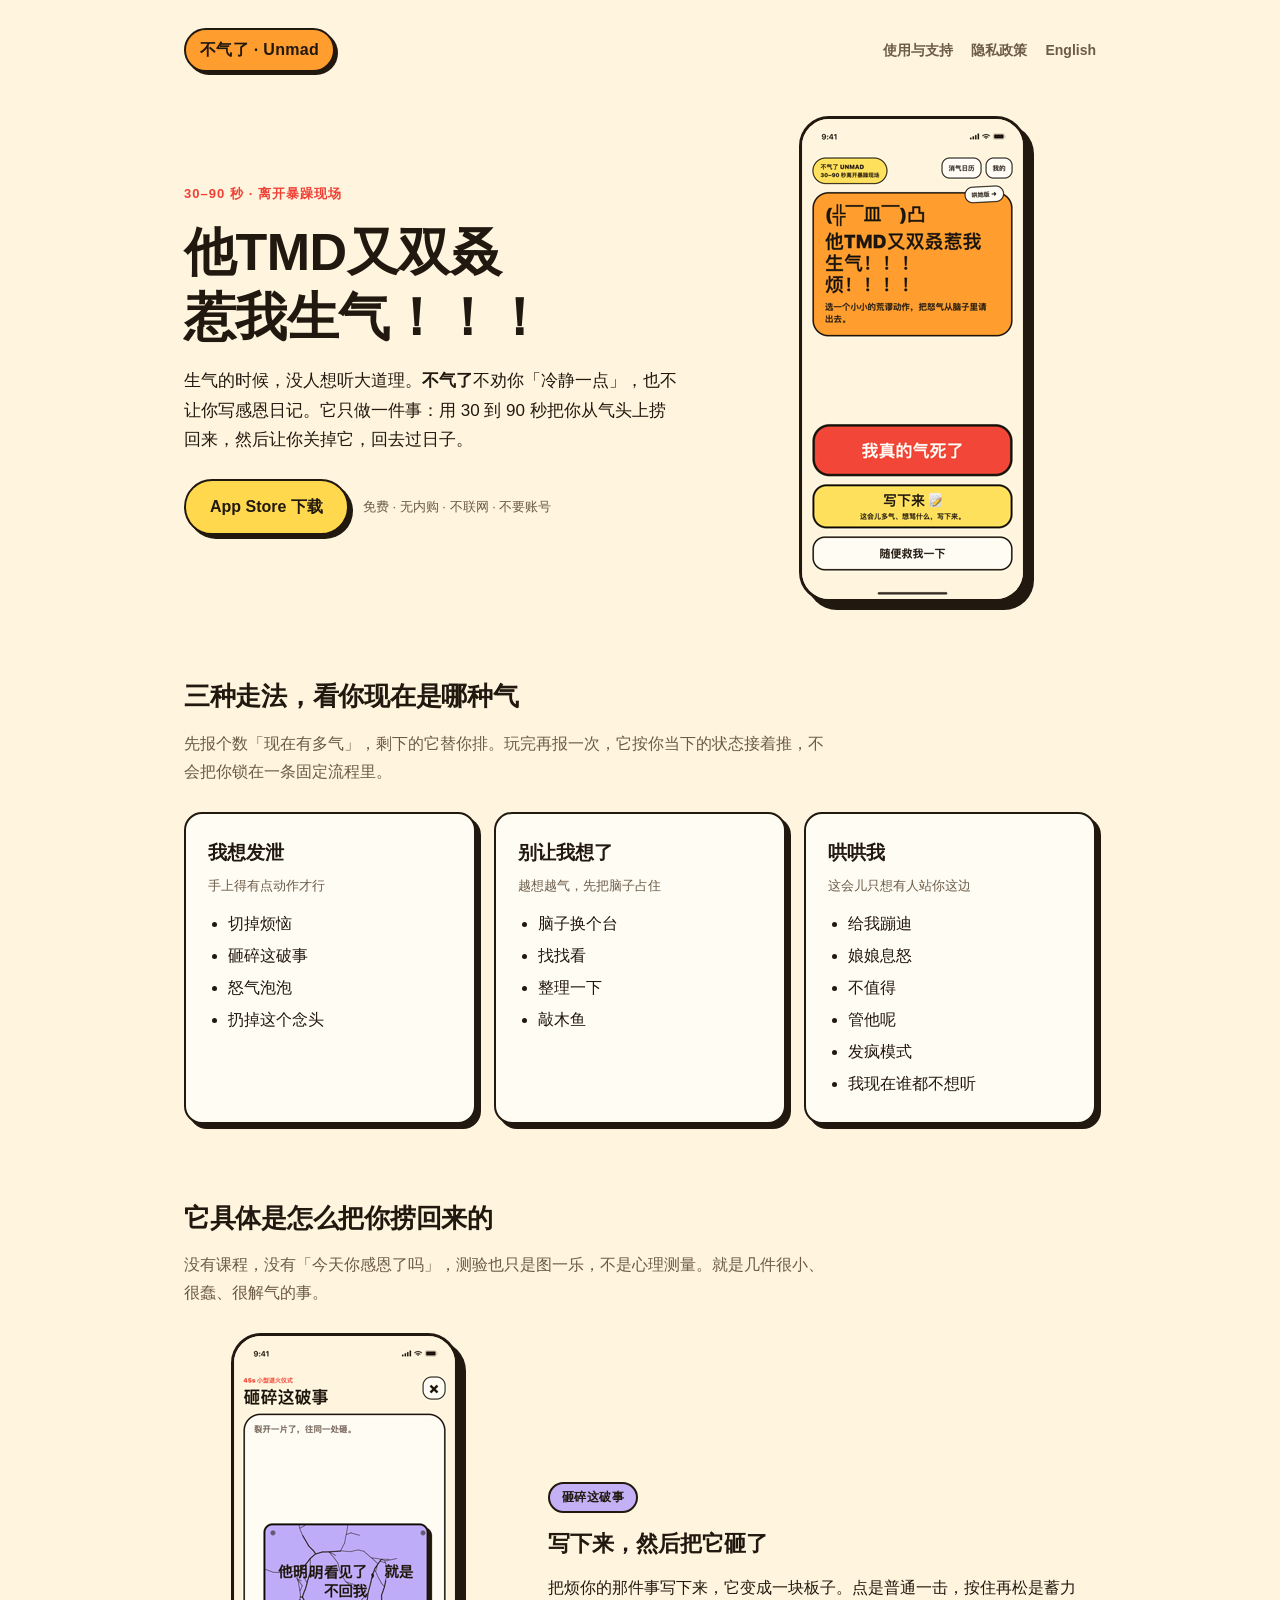
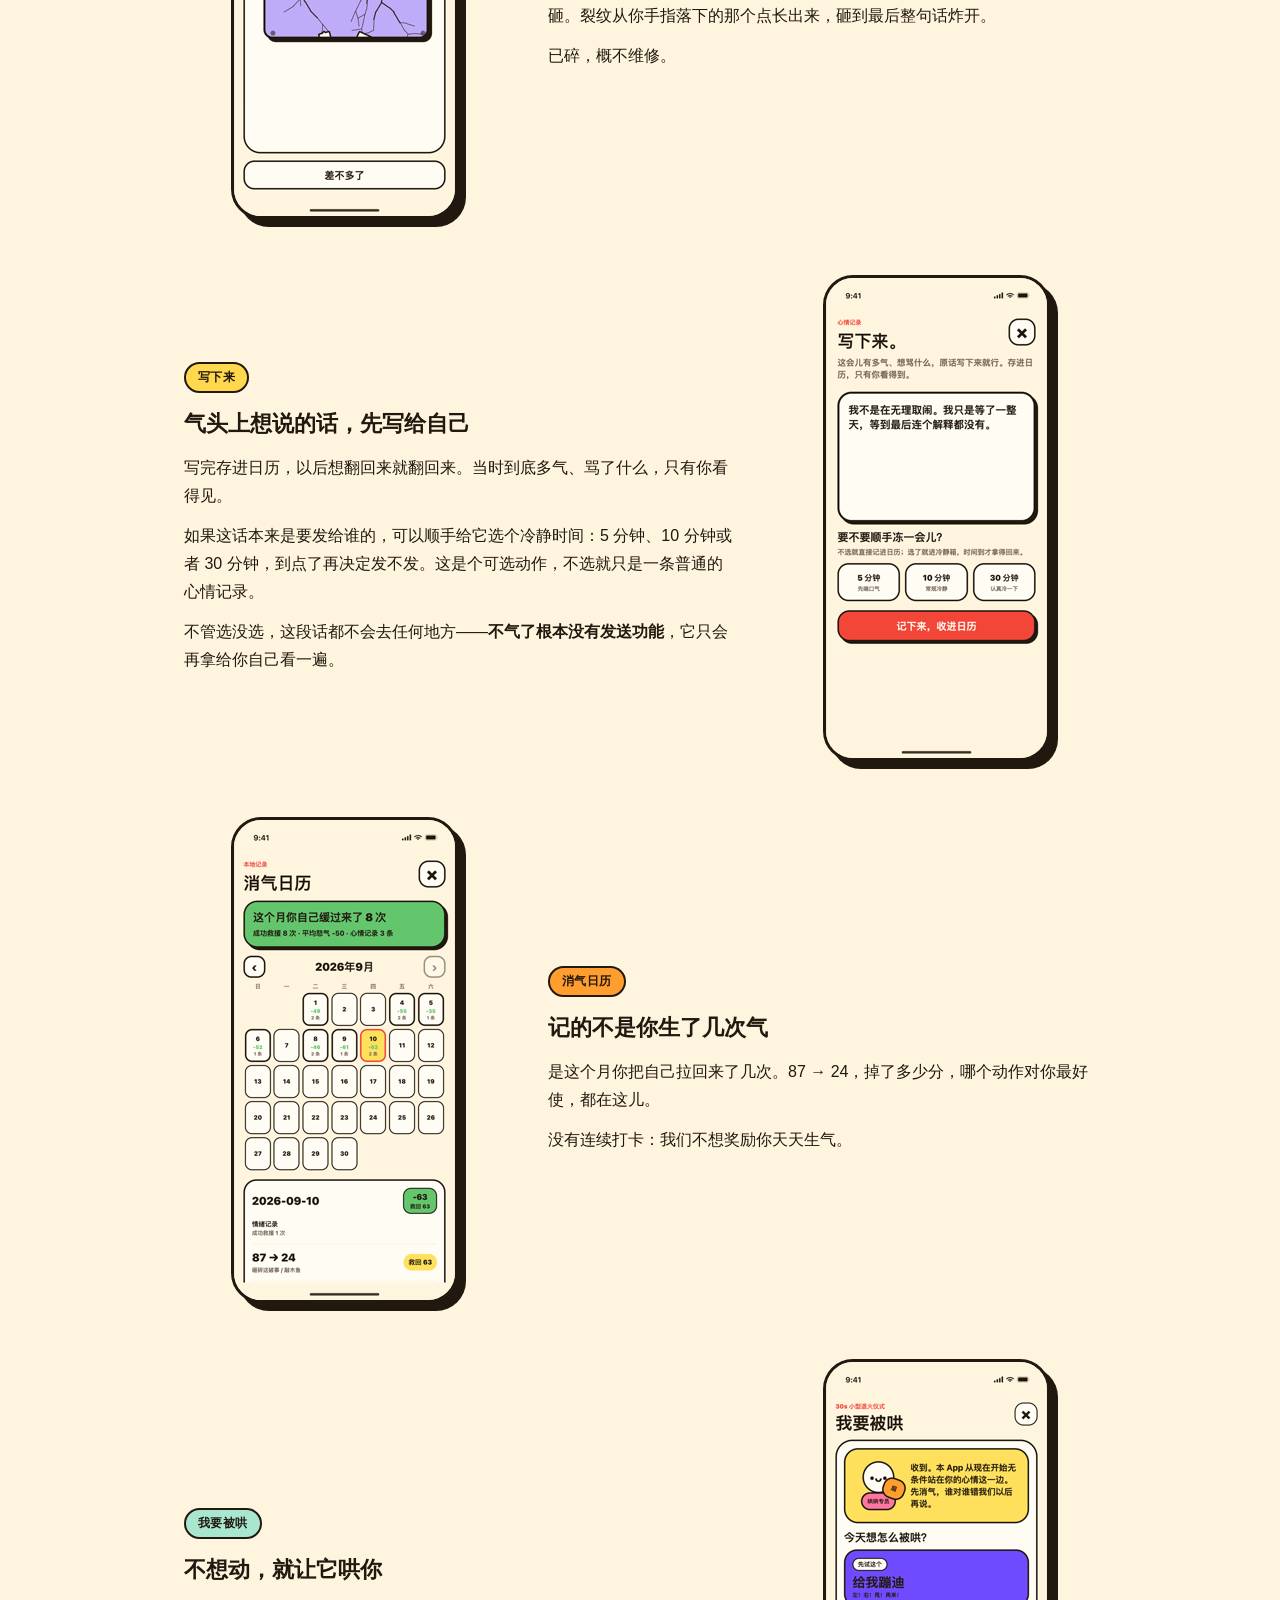
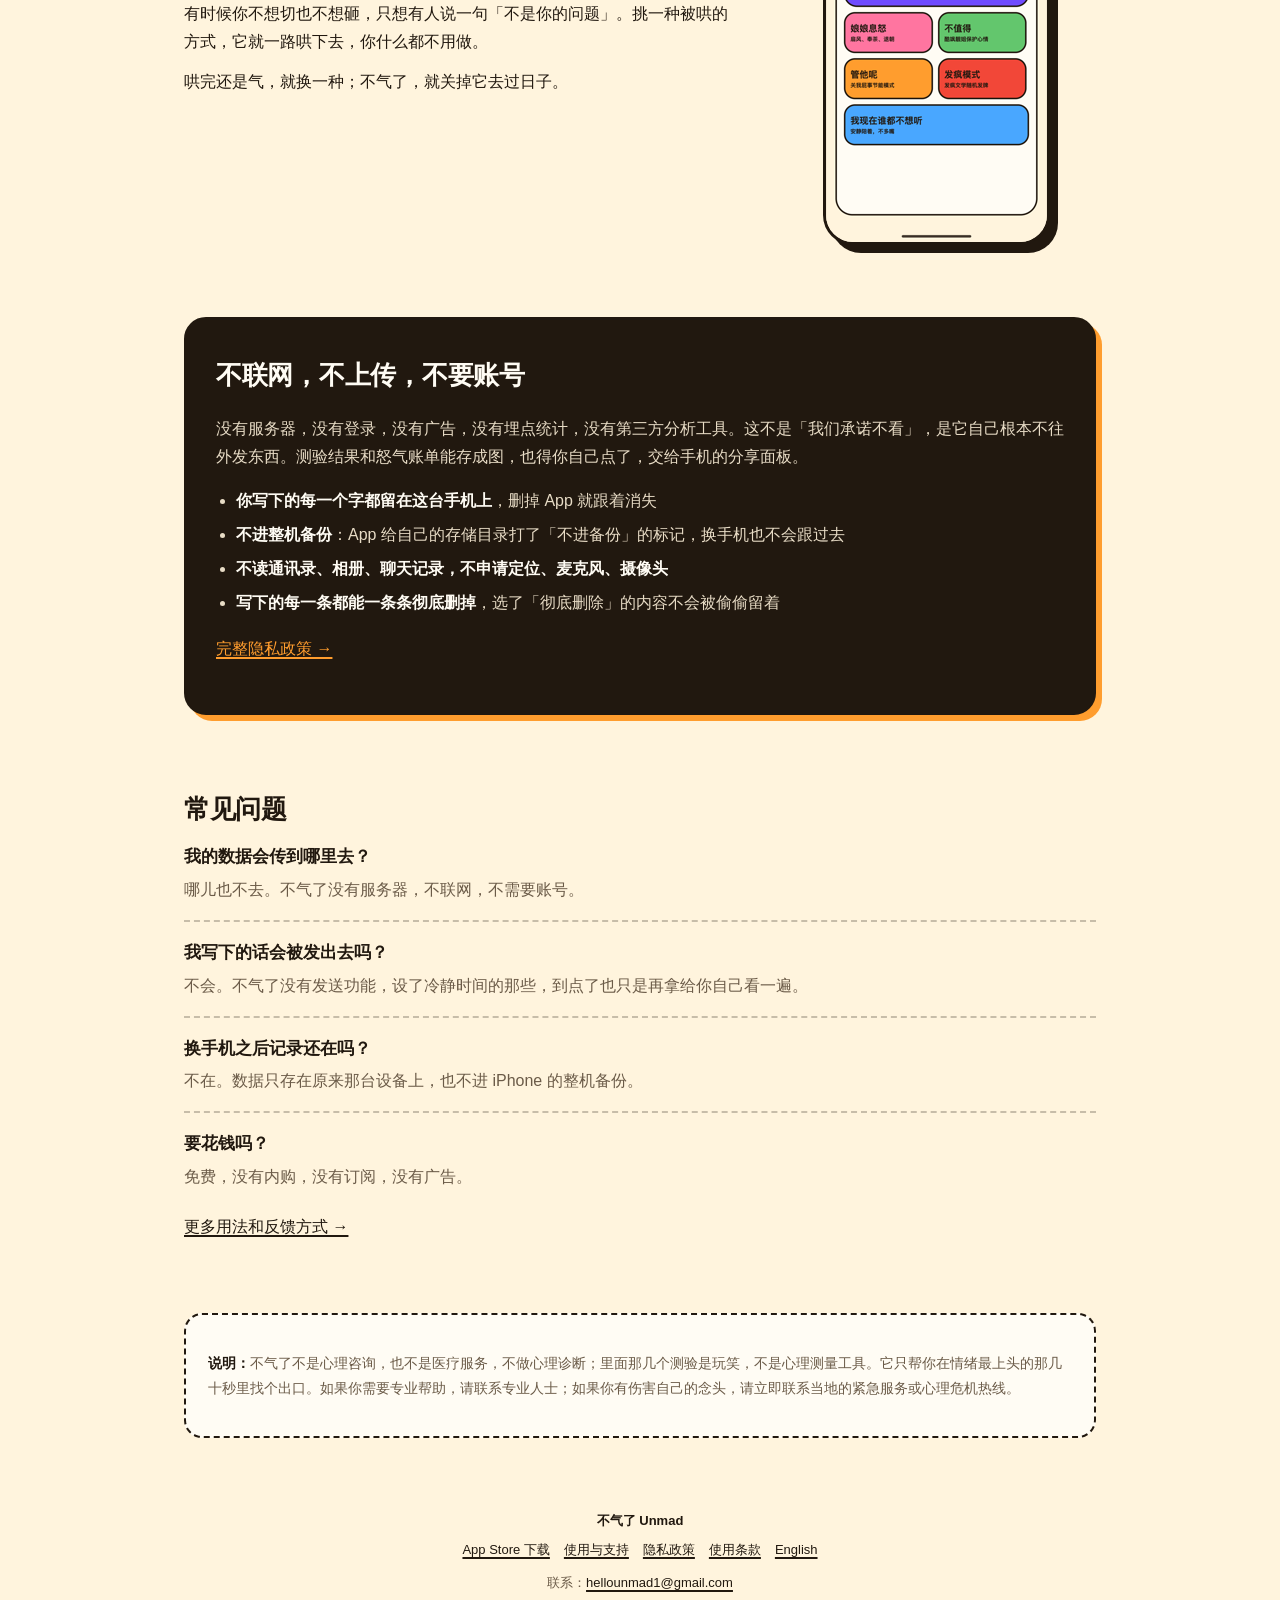
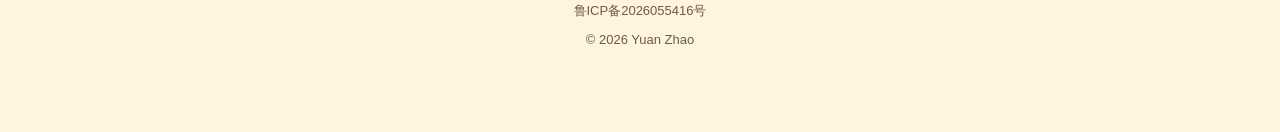
==== commit 807fe2d2: "Sync site with store/site: English landing page and Terms Mirrors Unmad commit f88673e: the English " ====
--- a/index.html
+++ b/index.html
@@ -11,6 +11,8 @@
 <link rel="icon" href="assets/favicon.png" type="image/png">
 <link rel="apple-touch-icon" href="assets/apple-touch-icon.png">
 <meta name="theme-color" content="#FFF4DD">
+<!-- iPhone 上的 Safari 顶部会出一条系统自带的「打开 / 获取」横幅，直通 App Store 下载页。 -->
+<meta name="apple-itunes-app" content="app-id=6809241933">
 <meta property="og:type" content="website">
 <meta property="og:site_name" content="不气了 Unmad">
 <meta property="og:title" content="不气了 Unmad · 生气的时候打开">
@@ -336,8 +338,10 @@
   <footer>
     <p class="site-name">不气了 Unmad</p>
     <p class="footer-links">
+      <a href="https://apps.apple.com/cn/app/id6809241933">App Store 下载</a>
+      <a href="support.html">使用与支持</a>
       <a href="privacy.html">隐私政策</a>
-      <a href="support.html">使用与支持</a>
+      <a href="terms.html">使用条款</a>
       <a href="en/index.html" hreflang="en" lang="en">English</a>
     </p>
     <p>联系：<a href="mailto:hellounmad1@gmail.com">hellounmad1@gmail.com</a></p>
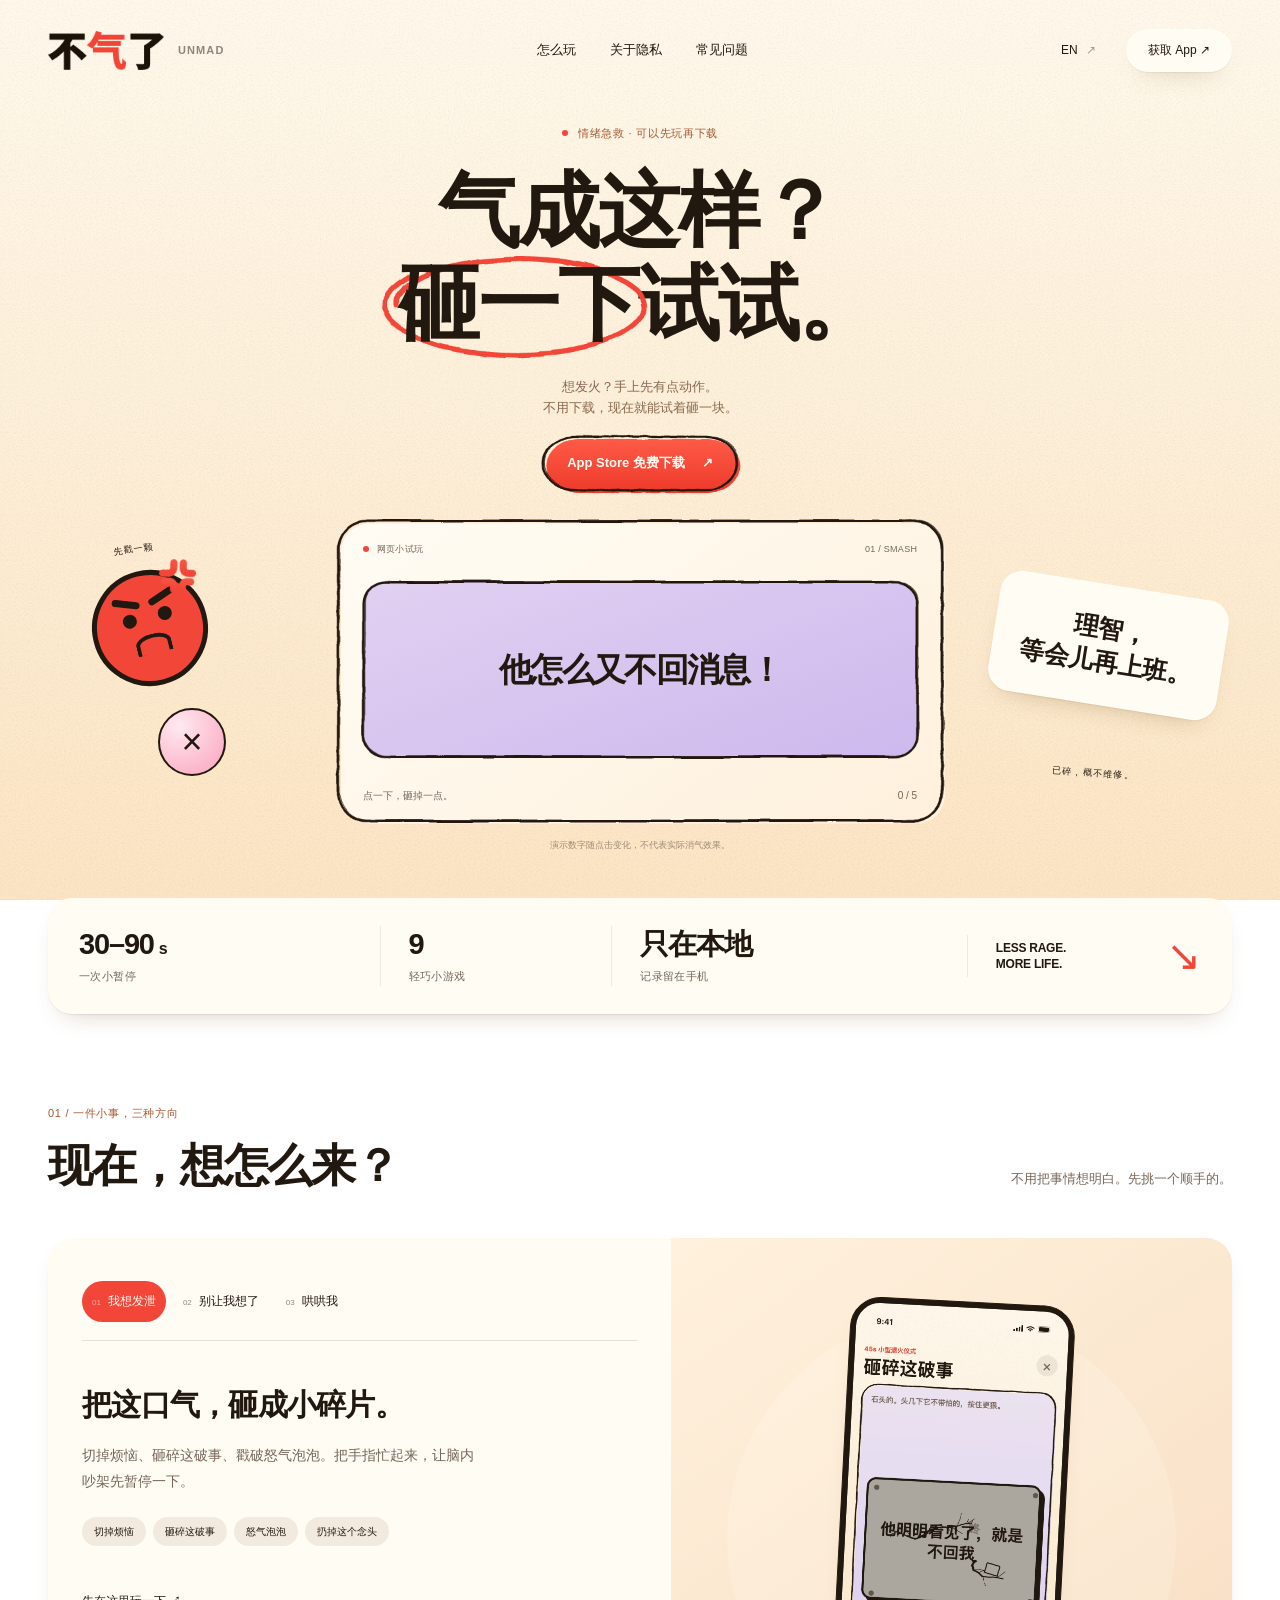
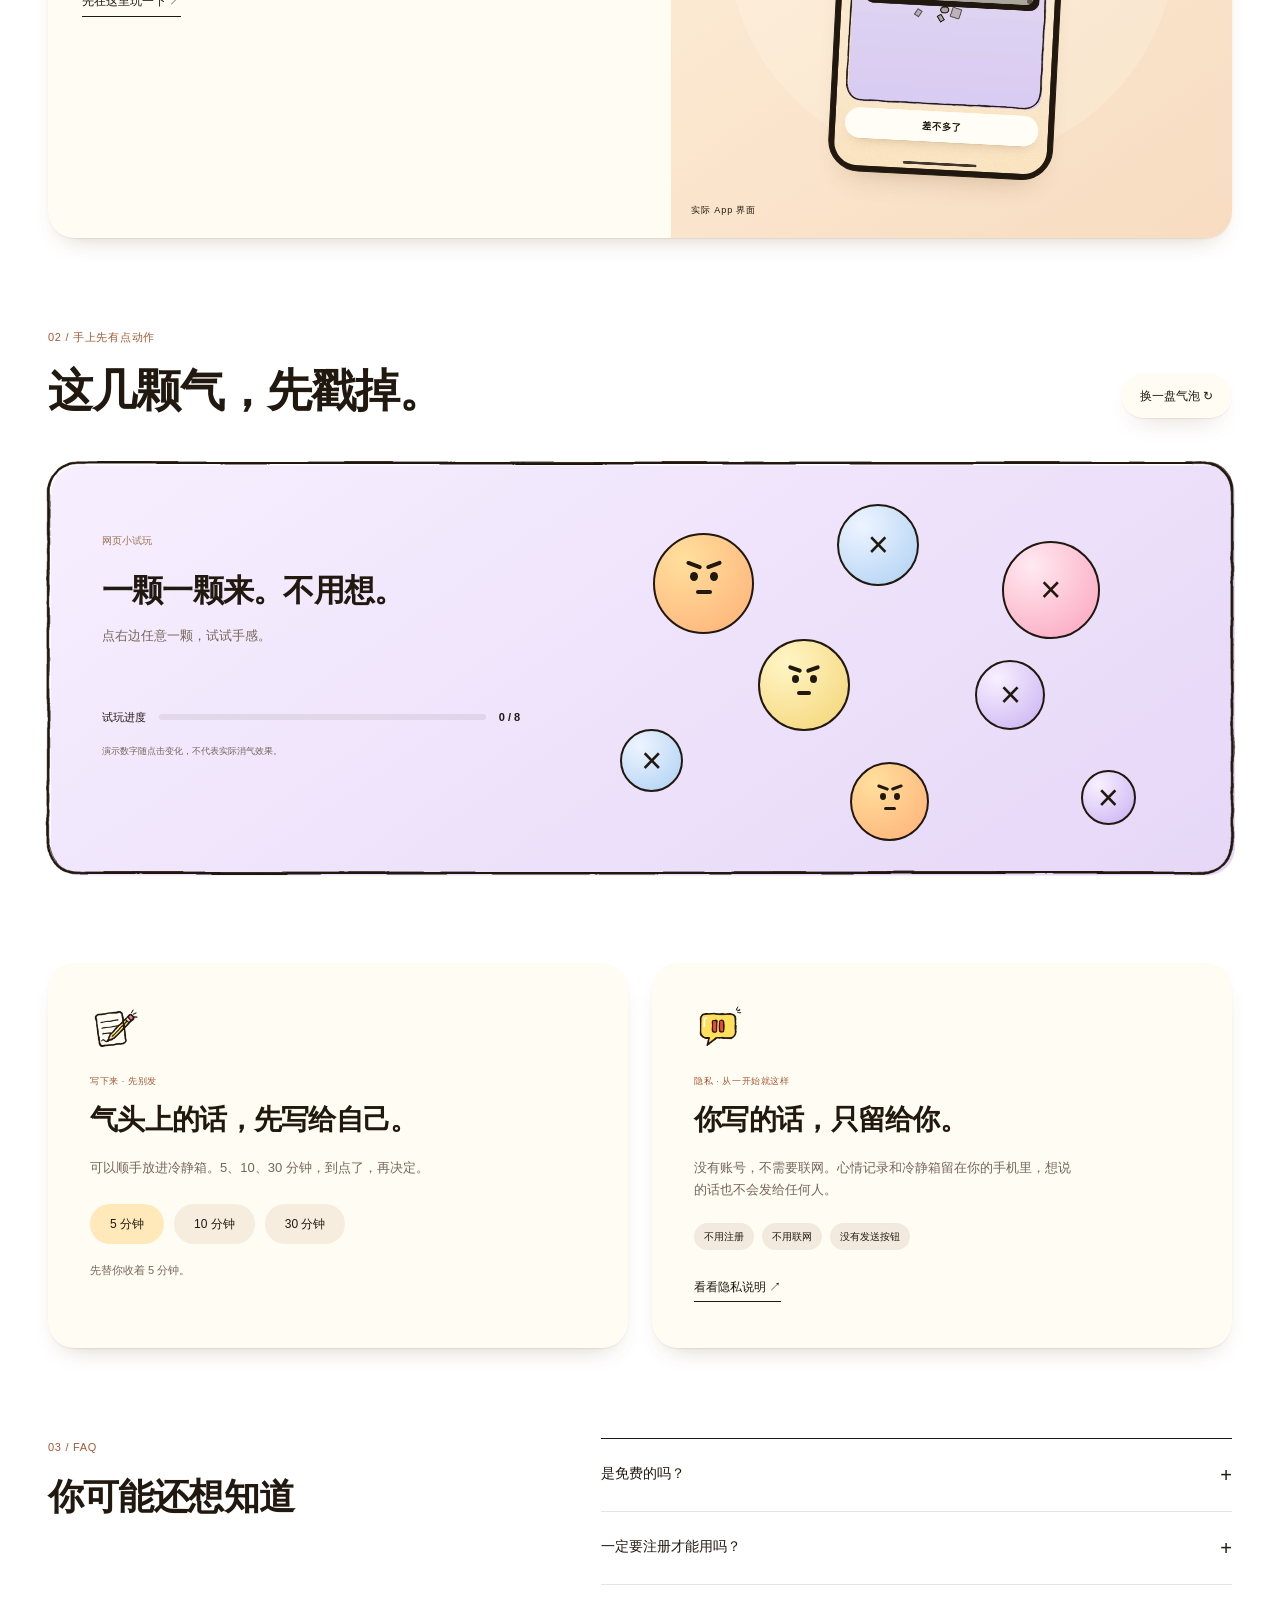
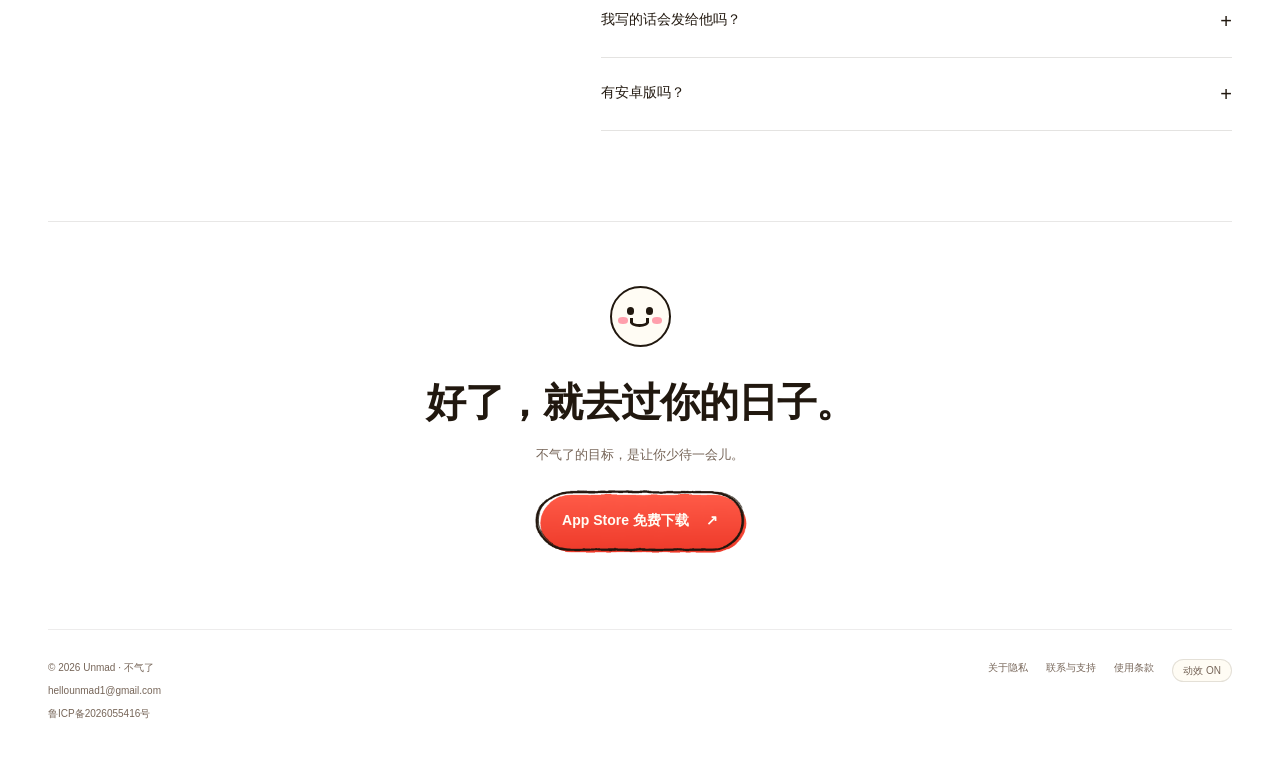
==== commit 147074e8: "Publish the bilingual Playground website Replace the two homepages with the selected app-aligned Pla" ====
--- a/index.html
+++ b/index.html
@@ -1,361 +1,48 @@
-<!DOCTYPE html>
-<html lang="zh-Hans">
+<!doctype html>
+<html lang="zh-Hans" data-skin="ink" data-site="production" data-asset-base="assets/playground/" data-release="483e05bd8fdd">
 <head>
 <meta charset="utf-8">
-<meta name="viewport" content="width=device-width, initial-scale=1">
+<meta name="viewport" content="width=device-width,initial-scale=1">
 <title>不气了 Unmad · 生气的时候打开</title>
-<meta name="description" content="不气了是一个中文的情绪急救小工具。不劝你冷静，用 30 到 90 秒把你从气头上捞回来，然后关掉它去过日子。不联网、不要账号、不上传任何东西。">
-<link rel="canonical" href="https://unmad.cn/">
-<link rel="alternate" hreflang="zh-Hans" href="https://unmad.cn/">
-<link rel="alternate" hreflang="en" href="https://unmad.cn/en/">
+<meta name="description" content="不气了是一个免费的 iPhone 消气小工具。砸碎这破事、戳破怒气泡泡，或写下气头上的话。用 30 到 90 秒做点小事，不用注册，记录留在手机。">
+<link rel="canonical" href="https://zyycora1046.github.io/unmad-site/">
+<link rel="alternate" hreflang="zh-Hans" href="https://zyycora1046.github.io/unmad-site/">
+<link rel="alternate" hreflang="en" href="https://zyycora1046.github.io/unmad-site/en/">
+<link rel="alternate" hreflang="x-default" href="https://zyycora1046.github.io/unmad-site/en/">
 <link rel="icon" href="assets/favicon.png" type="image/png">
 <link rel="apple-touch-icon" href="assets/apple-touch-icon.png">
-<meta name="theme-color" content="#FFF4DD">
-<!-- iPhone 上的 Safari 顶部会出一条系统自带的「打开 / 获取」横幅，直通 App Store 下载页。 -->
+<meta name="theme-color" content="#FFF9EC">
 <meta name="apple-itunes-app" content="app-id=6809241933">
 <meta property="og:type" content="website">
 <meta property="og:site_name" content="不气了 Unmad">
 <meta property="og:title" content="不气了 Unmad · 生气的时候打开">
-<meta property="og:description" content="不劝你冷静，砸它骂它扔了它，30 秒把火撒完。不联网、不要账号、不上传任何东西。">
-<meta property="og:url" content="https://unmad.cn/">
-<meta property="og:image" content="https://unmad.cn/assets/og.png">
+<meta property="og:description" content="不气了是一个免费的 iPhone 消气小工具。砸碎这破事、戳破怒气泡泡，或写下气头上的话。用 30 到 90 秒做点小事，不用注册，记录留在手机。">
+<meta property="og:url" content="https://zyycora1046.github.io/unmad-site/">
+<meta property="og:image" content="https://zyycora1046.github.io/unmad-site/assets/og.png">
 <meta property="og:image:width" content="1200">
 <meta property="og:image:height" content="630">
 <meta property="og:locale" content="zh_CN">
-<style>
-:root {
-  --cream: #FFF4DD;
-  --paper: #FFFCF4;
-  --ink: #21180F;
-  --muted: #6B5B48;
-  --orange: #FF9D2E;
-  --red: #EF4136;
-  --yellow: #FFD84D;
-  --lilac: #C3B0F5;
-  --line: #21180F;
-  color-scheme: light;
-}
-* { box-sizing: border-box; }
-body {
-  margin: 0;
-  background: var(--cream);
-  color: var(--ink);
-  font: 16px/1.75 -apple-system, BlinkMacSystemFont, "PingFang SC", "Hiragino Sans GB",
-        "Microsoft YaHei", "Helvetica Neue", Arial, sans-serif;
-  -webkit-text-size-adjust: 100%;
-}
-img { max-width: 100%; height: auto; display: block; }
-a { color: var(--ink); text-decoration-thickness: 2px; text-underline-offset: 3px; }
-a:hover { color: var(--red); }
-.wrap { max-width: 960px; margin: 0 auto; padding: 24px 20px 72px; }
+<meta property="og:locale:alternate" content="en_US">
+<meta name="twitter:card" content="summary_large_image">
+<script type="application/ld+json">{"@context":"https://schema.org","@graph":[{"@type":"MobileApplication","@id":"https://zyycora1046.github.io/unmad-site/#app","name":"Unmad","alternateName":"不气了","description":"不气了是一个免费的 iPhone 消气小工具。砸碎这破事、戳破怒气泡泡，或写下气头上的话。用 30 到 90 秒做点小事，不用注册，记录留在手机。","operatingSystem":"iOS 15.1 or later","applicationCategory":"HealthApplication","inLanguage":["en","zh-Hans"],"url":"https://zyycora1046.github.io/unmad-site/","installUrl":"https://apps.apple.com/cn/app/id6809241933","image":"https://zyycora1046.github.io/unmad-site/assets/og.png","offers":{"@type":"Offer","price":"0","priceCurrency":"CNY"},"author":{"@type":"Person","name":"Yuan Zhao"}},{"@type":"FAQPage","@id":"https://zyycora1046.github.io/unmad-site/#faq","mainEntity":[{"@type":"Question","name":"是免费的吗？","acceptedAnswer":{"@type":"Answer","text":"核心功能免费使用，无广告、无订阅。App 里有可选的奶茶打赏，不解锁任何功能。"}},{"@type":"Question","name":"一定要注册才能用吗？","acceptedAnswer":{"@type":"Answer","text":"不用。没有账号，也不需要联网，打开就能用。"}},{"@type":"Question","name":"我写的话会发给他吗？","acceptedAnswer":{"@type":"Answer","text":"不会。不气了没有发送功能，冷静箱到点也只会把这段话再拿给你看。"}},{"@type":"Question","name":"有安卓版吗？","acceptedAnswer":{"@type":"Answer","text":"目前是 iPhone App。中英文都可以在 App 内切换。"}}]}]}</script>
+<link rel="stylesheet" href="assets/playground/base.css?v=483e05bd8fdd">
+<link rel="stylesheet" href="assets/playground/ink.css?v=483e05bd8fdd">
+<script src="assets/playground/playground.js?v=483e05bd8fdd" defer></script>
+</head>
+<body class="play chinese app-ink published">
+<div id="app">
 
-/* ---------- 顶栏 ---------- */
-.topbar {
-  display: flex; align-items: center; justify-content: space-between;
-  flex-wrap: wrap; gap: 12px; margin-bottom: 44px;
-}
-.mark {
-  display: inline-block; padding: 6px 14px; border: 2.5px solid var(--line);
-  border-radius: 999px; background: var(--orange); font-weight: 800; letter-spacing: .02em;
-  box-shadow: 3px 3px 0 var(--line); text-decoration: none;
-}
-.mark:hover { color: var(--ink); }
-.topbar nav { display: flex; gap: 18px; font-size: 14px; }
-.topbar nav a { color: var(--muted); text-decoration: none; font-weight: 600; }
-.topbar nav a:hover { color: var(--red); text-decoration: underline; }
-
-/* ---------- 首屏 ---------- */
-.hero { display: grid; gap: 34px; align-items: center; margin-bottom: 72px; }
-.kicker {
-  margin: 0 0 14px; font-size: 13px; font-weight: 700; letter-spacing: .08em;
-  color: var(--red); text-transform: uppercase;
-}
-h1 {
-  font-size: 40px; line-height: 1.25; font-weight: 800; margin: 0 0 16px;
-  letter-spacing: -.01em;
-}
-.lede { font-size: 17px; margin: 0 0 24px; }
-.lede b { font-weight: 800; }
-.cta { display: flex; flex-wrap: wrap; align-items: center; gap: 14px; }
-.store {
-  display: inline-block; padding: 12px 24px; border: 2.5px solid var(--line);
-  border-radius: 999px; background: var(--yellow); font-weight: 800; font-size: 16px;
-  box-shadow: 4px 4px 0 var(--line); text-decoration: none;
-}
-a.store:hover { background: var(--orange); color: var(--ink); transform: translate(-1px, -1px); box-shadow: 5px 5px 0 var(--line); }
-.cta-note { font-size: 13px; color: var(--muted); }
-.shot {
-  margin: 0; border: 3px solid var(--line); border-radius: 30px; overflow: hidden;
-  box-shadow: 8px 8px 0 var(--line); background: var(--cream); line-height: 0;
-  justify-self: center; max-width: 300px;
-}
-/* 网格子项默认 min-width:auto，截图那 480px 的固有宽度会把整页撑到视口以外，
-   手机上就变成整页横向溢出、右边文字被切掉。这两行是那个的解药，别删。 */
-.hero > *, .feature > * { min-width: 0; }
-.shot img { width: 100%; }
-
-/* ---------- 通用区块 ---------- */
-section { margin-bottom: 72px; }
-h2 { font-size: 26px; font-weight: 800; margin: 0 0 10px; letter-spacing: -.01em; }
-.section-sub { color: var(--muted); margin: 0 0 26px; max-width: 640px; }
-.grid3 { display: grid; gap: 18px; grid-template-columns: 1fr; }
-.card {
-  background: var(--paper); border: 2.5px solid var(--line); border-radius: 18px;
-  padding: 22px 22px 20px; box-shadow: 5px 5px 0 var(--line);
-}
-.card h3 { margin: 0 0 6px; font-size: 19px; font-weight: 800; }
-.card .who { margin: 0 0 12px; font-size: 13px; color: var(--muted); }
-.card ul { margin: 0; padding-left: 20px; }
-.card li { margin-bottom: 4px; }
-
-/* ---------- 图文行 ---------- */
-.feature { display: grid; gap: 28px; align-items: center; margin-bottom: 56px; }
-.feature h3 { font-size: 22px; font-weight: 800; margin: 0 0 10px; }
-.feature p { margin: 0 0 12px; }
-.feature p:last-child { margin-bottom: 0; }
-.tag {
-  display: inline-block; margin-bottom: 12px; padding: 3px 12px; font-size: 12px;
-  font-weight: 800; letter-spacing: .04em; border: 2px solid var(--line);
-  border-radius: 999px; background: var(--lilac);
-}
-.tag.t-note { background: var(--yellow); }
-.tag.t-cal { background: var(--orange); }
-.tag.t-comfort { background: #A8E6CF; }
-
-/* ---------- 隐私 ---------- */
-.privacy-block {
-  background: var(--ink); color: var(--cream); border-radius: 22px;
-  padding: 34px 30px; border: 2.5px solid var(--line); box-shadow: 6px 6px 0 var(--orange);
-}
-.privacy-block h2 { color: var(--paper); }
-.privacy-block p { color: #E8DCC6; }
-.privacy-block ul { margin: 0 0 18px; padding-left: 20px; color: #E8DCC6; }
-.privacy-block li { margin-bottom: 6px; }
-.privacy-block li b { color: var(--paper); }
-.privacy-block a { color: var(--orange); }
-.privacy-block a:hover { color: var(--yellow); }
-
-/* ---------- 常见问题 ---------- */
-.qa { border-top: 2px dashed rgba(33,24,15,.25); padding-top: 16px; margin-top: 16px; }
-.qa:first-of-type { border-top: 0; padding-top: 0; margin-top: 0; }
-.qa h3 { font-size: 17px; font-weight: 800; margin: 0 0 4px; }
-.qa p { margin: 0; color: var(--muted); }
-
-/* ---------- 说明与页脚 ---------- */
-.disclaimer {
-  background: var(--paper); border: 2.5px dashed var(--line); border-radius: 18px;
-  padding: 22px; font-size: 14px; color: var(--muted);
-}
-.disclaimer b { color: var(--ink); }
-footer { text-align: center; color: var(--muted); font-size: 13px; }
-footer p { margin: 0 0 6px; }
-footer p:last-child { margin-bottom: 0; }
-.site-name { font-weight: 800; color: var(--ink); }
-.footer-links { display: flex; flex-wrap: wrap; gap: 6px 14px; justify-content: center; margin-bottom: 10px; }
-.beian { display: flex; flex-wrap: wrap; gap: 4px 10px; justify-content: center; }
-.beian a { color: var(--muted); text-decoration: none; }
-.beian a:hover { color: var(--red); text-decoration: underline; }
-
-@media (min-width: 820px) {
-  .wrap { padding: 28px 24px 80px; }
-  h1 { font-size: 52px; }
-  .hero { grid-template-columns: 1.15fr .85fr; gap: 48px; }
-  .shot { max-width: 320px; }
-  .grid3 { grid-template-columns: repeat(3, 1fr); }
-  .feature { grid-template-columns: 320px 1fr; gap: 44px; }
-  .feature.alt { grid-template-columns: 1fr 320px; }
-  .feature.alt .shot { order: 2; }
-}
-@media (max-width: 480px) {
-  .wrap { padding: 20px 14px 56px; }
-  h1 { font-size: 32px; }
-  .card, .privacy-block { box-shadow: 4px 4px 0 var(--line); }
-  .privacy-block { padding: 26px 20px; }
-}
-</style>
-</head>
-<body>
-<div class="wrap">
-
-  <header class="topbar">
-    <a class="mark" href="index.html">不气了 · Unmad</a>
-    <nav>
-      <a href="support.html">使用与支持</a>
-      <a href="privacy.html">隐私政策</a>
-      <a href="en/index.html" hreflang="en" lang="en">English</a>
-    </nav>
-  </header>
-
-  <section class="hero">
-    <div>
-      <p class="kicker">30–90 秒 · 离开暴躁现场</p>
-      <h1>他TMD又双叒<br>惹我生气！！！</h1>
-      <p class="lede">生气的时候，没人想听大道理。<b>不气了</b>不劝你「冷静一点」，也不让你写感恩日记。它只做一件事：用 30 到 90 秒把你从气头上捞回来，然后让你关掉它，回去过日子。</p>
-      <div class="cta">
-        <a class="store" href="https://apps.apple.com/cn/app/id6809241933">App Store 下载</a>
-        <span class="cta-note">免费 · 无内购 · 不联网 · 不要账号</span>
-      </div>
-    </div>
-    <figure class="shot">
-      <img src="assets/shot-home.png" width="480" height="1043" alt="不气了首页：一句「他TMD又双叒惹我生气」，下面是「我真的气死了」「写下来」两个按钮">
-    </figure>
-  </section>
-
-  <section id="ways">
-    <h2>三种走法，看你现在是哪种气</h2>
-    <p class="section-sub">先报个数「现在有多气」，剩下的它替你排。玩完再报一次，它按你当下的状态接着推，不会把你锁在一条固定流程里。</p>
-    <div class="grid3">
-      <article class="card">
-        <h3>我想发泄</h3>
-        <p class="who">手上得有点动作才行</p>
-        <ul>
-          <li>切掉烦恼</li>
-          <li>砸碎这破事</li>
-          <li>怒气泡泡</li>
-          <li>扔掉这个念头</li>
-        </ul>
-      </article>
-      <article class="card">
-        <h3>别让我想了</h3>
-        <p class="who">越想越气，先把脑子占住</p>
-        <ul>
-          <li>脑子换个台</li>
-          <li>找找看</li>
-          <li>整理一下</li>
-          <li>敲木鱼</li>
-        </ul>
-      </article>
-      <article class="card">
-        <h3>哄哄我</h3>
-        <p class="who">这会儿只想有人站你这边</p>
-        <ul>
-          <li>给我蹦迪</li>
-          <li>娘娘息怒</li>
-          <li>不值得</li>
-          <li>管他呢</li>
-          <li>发疯模式</li>
-          <li>我现在谁都不想听</li>
-        </ul>
-      </article>
-    </div>
-  </section>
-
-  <section id="features">
-    <h2>它具体是怎么把你捞回来的</h2>
-    <p class="section-sub">没有课程，没有「今天你感恩了吗」，测验也只是图一乐，不是心理测量。就是几件很小、很蠢、很解气的事。</p>
-
-    <div class="feature">
-      <figure class="shot">
-        <img src="assets/shot-smash.png" width="480" height="1043" loading="lazy" alt="砸碎这破事：一块写着烦心事的板子已经裂开">
-      </figure>
-      <div>
-        <span class="tag">砸碎这破事</span>
-        <h3>写下来，然后把它砸了</h3>
-        <p>把烦你的那件事写下来，它变成一块板子。点是普通一击，按住再松是蓄力砸。裂纹从你手指落下的那个点长出来，砸到最后整句话炸开。</p>
-        <p>已碎，概不维修。</p>
-      </div>
-    </div>
-
-    <div class="feature alt">
-      <div>
-        <span class="tag t-note">写下来</span>
-        <h3>气头上想说的话，先写给自己</h3>
-        <p>写完存进日历，以后想翻回来就翻回来。当时到底多气、骂了什么，只有你看得见。</p>
-        <p>如果这话本来是要发给谁的，可以顺手给它选个冷静时间：5 分钟、10 分钟或者 30 分钟，到点了再决定发不发。这是个可选动作，不选就只是一条普通的心情记录。</p>
-        <p>不管选没选，这段话都不会去任何地方——<b>不气了根本没有发送功能</b>，它只会再拿给你自己看一遍。</p>
-      </div>
-      <figure class="shot">
-        <img src="assets/shot-note.png" width="480" height="1043" loading="lazy" alt="写下来：一页可以写字的心情记录，下面可以选择冷静时间">
-      </figure>
-    </div>
-
-    <div class="feature">
-      <figure class="shot">
-        <img src="assets/shot-calendar.png" width="480" height="1043" loading="lazy" alt="消气日历：这个月每天的消气记录">
-      </figure>
-      <div>
-        <span class="tag t-cal">消气日历</span>
-        <h3>记的不是你生了几次气</h3>
-        <p>是这个月你把自己拉回来了几次。87 → 24，掉了多少分，哪个动作对你最好使，都在这儿。</p>
-        <p>没有连续打卡：我们不想奖励你天天生气。</p>
-      </div>
-    </div>
-
-    <div class="feature alt">
-      <div>
-        <span class="tag t-comfort">我要被哄</span>
-        <h3>不想动，就让它哄你</h3>
-        <p>有时候你不想切也不想砸，只想有人说一句「不是你的问题」。挑一种被哄的方式，它就一路哄下去，你什么都不用做。</p>
-        <p>哄完还是气，就换一种；不气了，就关掉它去过日子。</p>
-      </div>
-      <figure class="shot">
-        <img src="assets/shot-comfort.png" width="480" height="1043" loading="lazy" alt="我要被哄：几种被哄的方式可以挑">
-      </figure>
-    </div>
-  </section>
-
-  <section>
-    <div class="privacy-block">
-      <h2>不联网，不上传，不要账号</h2>
-      <p>没有服务器，没有登录，没有广告，没有埋点统计，没有第三方分析工具。这不是「我们承诺不看」，是它自己根本不往外发东西。测验结果和怒气账单能存成图，也得你自己点了，交给手机的分享面板。</p>
-      <ul>
-        <li><b>你写下的每一个字都留在这台手机上</b>，删掉 App 就跟着消失</li>
-        <li><b>不进整机备份</b>：App 给自己的存储目录打了「不进备份」的标记，换手机也不会跟过去</li>
-        <li><b>不读通讯录、相册、聊天记录，不申请定位、麦克风、摄像头</b></li>
-        <li><b>写下的每一条都能一条条彻底删掉</b>，选了「彻底删除」的内容不会被偷偷留着</li>
-      </ul>
-      <p><a href="privacy.html">完整隐私政策 →</a></p>
-    </div>
-  </section>
-
-  <section id="faq">
-    <h2>常见问题</h2>
-    <div class="qa">
-      <h3>我的数据会传到哪里去？</h3>
-      <p>哪儿也不去。不气了没有服务器，不联网，不需要账号。</p>
-    </div>
-    <div class="qa">
-      <h3>我写下的话会被发出去吗？</h3>
-      <p>不会。不气了没有发送功能，设了冷静时间的那些，到点了也只是再拿给你自己看一遍。</p>
-    </div>
-    <div class="qa">
-      <h3>换手机之后记录还在吗？</h3>
-      <p>不在。数据只存在原来那台设备上，也不进 iPhone 的整机备份。</p>
-    </div>
-    <div class="qa">
-      <h3>要花钱吗？</h3>
-      <p>免费，没有内购，没有订阅，没有广告。</p>
-    </div>
-    <p style="margin-top:22px"><a href="support.html">更多用法和反馈方式 →</a></p>
-  </section>
-
-  <section>
-    <div class="disclaimer">
-      <p><b>说明：</b>不气了不是心理咨询，也不是医疗服务，不做心理诊断；里面那几个测验是玩笑，不是心理测量工具。它只帮你在情绪最上头的那几十秒里找个出口。如果你需要专业帮助，请联系专业人士；如果你有伤害自己的念头，请立即联系当地的紧急服务或心理危机热线。</p>
-    </div>
-  </section>
-
-  <footer>
-    <p class="site-name">不气了 Unmad</p>
-    <p class="footer-links">
-      <a href="https://apps.apple.com/cn/app/id6809241933">App Store 下载</a>
-      <a href="support.html">使用与支持</a>
-      <a href="privacy.html">隐私政策</a>
-      <a href="terms.html">使用条款</a>
-      <a href="en/index.html" hreflang="en" lang="en">English</a>
-    </p>
-    <p>联系：<a href="mailto:hellounmad1@gmail.com">hellounmad1@gmail.com</a></p>
-    <!-- ICP 备案号 2026-09-20 下发，已展示。号码从工信部系统复制，ICP 和数字都是半角。 -->
-    <p class="beian">
-      <a href="https://beian.miit.gov.cn" target="_blank" rel="noopener">鲁ICP备2026055416号</a>
-    </p>
-    <!-- 公网安备是另一张批文（公安联网备案），ICP 下来之后才去办，下发前同样不得展示。
-         拿到之后把下面这行挪进上面那个 <p class="beian"> 里，号码同样从公安备案系统【复制】。
-      <a href="https://beian.mps.gov.cn" target="_blank" rel="noopener">▢公网安备 ▢▢▢▢▢▢▢▢▢▢▢▢▢▢号</a>
-    -->
-    <p>© 2026 Yuan Zhao</p>
-  </footer>
-
-</div>
+    <header class="site-header wrap"><a class="brand" href="#top"><img src="assets/playground/wordmark.png?v=483e05bd8fdd" alt="不气了"><span>UNMAD</span></a><nav aria-label="网站导航"><a href="#how">怎么玩</a><a href="#privacy">关于隐私</a><a href="#faq">常见问题</a></nav><div class="header-actions"><a class="language" href="en/" hreflang="en" lang="en">EN <span>↗</span></a><a class="nav-download" href="https://apps.apple.com/cn/app/id6809241933" target="_blank" rel="noopener">获取 App ↗</a></div></header>
+    <main id="top"><section class="hero hero-play wrap"><div class="hero-copy"><p class="eyebrow"><span class="live-dot"></span>情绪急救 · 可以先玩再下载</p><h1>气成这样？<br><span class="marker-word wide">砸一下</span>试试。</h1><p class="intro">想发火？手上先有点动作。<br>不用下载，现在就能试着砸一块。</p><div class="hero-actions"><a class="button primary " href="https://apps.apple.com/cn/app/id6809241933" target="_blank" rel="noopener"><span class="apple" aria-hidden="true">●</span>App Store 免费下载<span aria-hidden="true">↗</span></a><a class="try-link" href="#try">先在这里玩一下 <span>↓</span></a></div><p class="micro">免费使用 · 无广告 · 不用注册</p></div><div class="play-scene"><div class="play-side left-side"><span class="orbit-caption">先戳一颗</span><span class="face mad" aria-hidden="true"><i class="brow left"></i><i class="brow right"></i><i class="eye left"></i><i class="eye right"></i><i class="mouth"></i><i class="cheek left"></i><i class="cheek right"></i></span><span class="orbit-star">✳</span><button class="play-bubble rage-bubble b-2" aria-label="戳掉旁边的气泡">×</button></div><div class="smash-game" data-game="smash"><div class="game-top"><span><i class="live-dot"></i>网页小试玩</span><span>01 / SMASH</span></div><div class="smash-wrap"><button class="smash-slab" aria-label="砸这块板子"><span class="bolt bolt1"></span><span class="bolt bolt2"></span><span class="bolt bolt3"></span><span class="bolt bolt4"></span><strong>他怎么又不回消息！</strong><span class="cracks"></span></button><div class="smash-result" hidden=""><span class="face smile" aria-hidden="true"><i class="brow left"></i><i class="brow right"></i><i class="eye left"></i><i class="eye right"></i><i class="mouth"></i><i class="cheek left"></i><i class="cheek right"></i></span><strong>已碎，概不维修。</strong><button class="reset-game">再来一块 ↻</button></div></div><div class="game-footer"><span class="smash-hint">点一下，砸掉一点。</span><span class="hit-count">0 / 5</span></div></div><div class="play-side right-side"><span class="small-sticker">理智，<br>等会儿再上班。</span><span class="orbit-caption lower">已碎，概不维修。</span><span class="orbit-star">✦</span></div></div><p class="demo-disclaimer">演示数字随点击变化，不代表实际消气效果。</p></section>
+    <div class="facts wrap"><div><strong>30–90<span>s</span></strong><p>一次小暂停</p></div><div><strong>9</strong><p>轻巧小游戏</p></div><div><strong>只在本地</strong><p>记录留在手机</p></div><div class="facts-caption"><span>LESS RAGE.<br>MORE LIFE.</span><i>↘</i></div></div>
+    <section id="how" class="feature-section wrap section"><div class="section-head"><div><p class="eyebrow">01 / 一件小事，三种方向</p><h2>现在，想怎么来？</h2></div><p>不用把事情想明白。先挑一个顺手的。</p></div>
+      <div class="feature-layout"><div class="feature-copy"><div class="mode-tabs" role="tablist" aria-label="消气方向"><button id="mode-0" role="tab" aria-controls="mode-panel" aria-selected="true" tabindex="0" data-mode="0"><span>01</span>我想发泄<i>↗</i></button><button id="mode-1" role="tab" aria-controls="mode-panel" aria-selected="false" tabindex="-1" data-mode="1"><span>02</span>别让我想了<i>↗</i></button><button id="mode-2" role="tab" aria-controls="mode-panel" aria-selected="false" tabindex="-1" data-mode="2"><span>03</span>哄哄我<i>↗</i></button></div><div id="mode-panel" role="tabpanel" aria-labelledby="mode-0" tabindex="0"><h3 id="mode-title">把这口气，砸成小碎片。</h3><p id="mode-body">切掉烦恼、砸碎这破事、戳破怒气泡泡。把手指忙起来，让脑内吵架先暂停一下。</p><div id="mode-list" class="activity-pills"><span>切掉烦恼</span><span>砸碎这破事</span><span>怒气泡泡</span><span>扔掉这个念头</span></div></div><a class="text-link" href="#try">先在这里玩一下 ↗</a></div><div class="feature-art"><div class="feature-shape"></div><div class="phone feature-phone"><img src="assets/playground/live/smash-zh.webp?v=483e05bd8fdd" loading="lazy" width="402" height="874" alt="不气了 App 实际界面"></div><span class="feature-label">实际 App 界面</span></div></div>
+    </section>
+    <section id="try" class="try-section wrap section"><div class="section-head"><div><p class="eyebrow">02 / 手上先有点动作</p><h2>这几颗气，先戳掉。</h2></div><button id="refill" class="outline-button">换一盘气泡 ↻</button></div><div class="bubble-demo"><div class="bubble-copy"><span class="pill-label">网页小试玩</span><h3>一颗一颗来。不用想。</h3><p class="bubble-response" aria-live="polite">点右边任意一颗，试试手感。</p><div class="demo-score"><span>试玩进度</span><div class="progress"><i style="width:0%"></i></div><b class="score-value">0 / 8</b></div><p class="demo-disclaimer">演示数字随点击变化，不代表实际消气效果。</p></div><div class="bubble-field"><button class="rage-bubble b-0" aria-label="戳掉怒气 1"><span class="face mad" aria-hidden="true"><i class="brow left"></i><i class="brow right"></i><i class="eye left"></i><i class="eye right"></i><i class="mouth"></i><i class="cheek left"></i><i class="cheek right"></i></span></button><button class="rage-bubble b-1" aria-label="戳掉怒气 2"><span>×</span></button><button class="rage-bubble b-2" aria-label="戳掉怒气 3"><span>×</span></button><button class="rage-bubble b-3" aria-label="戳掉怒气 4"><span class="face mad" aria-hidden="true"><i class="brow left"></i><i class="brow right"></i><i class="eye left"></i><i class="eye right"></i><i class="mouth"></i><i class="cheek left"></i><i class="cheek right"></i></span></button><button class="rage-bubble b-4" aria-label="戳掉怒气 5"><span>×</span></button><button class="rage-bubble b-5" aria-label="戳掉怒气 6"><span>×</span></button><button class="rage-bubble b-6" aria-label="戳掉怒气 7"><span class="face mad" aria-hidden="true"><i class="brow left"></i><i class="brow right"></i><i class="eye left"></i><i class="eye right"></i><i class="mouth"></i><i class="cheek left"></i><i class="cheek right"></i></span></button><button class="rage-bubble b-7" aria-label="戳掉怒气 8"><span>×</span></button></div></div></section>
+    <section class="small-features wrap section"><article class="note-card"><div class="small-icon">✎</div><p class="eyebrow">写下来 · 先别发</p><h3>气头上的话，先写给自己。</h3><p>可以顺手放进冷静箱。5、10、30 分钟，到点了，再决定。</p><div class="timer-options" role="group" aria-label="冷静时间演示"><button data-minutes="5" aria-pressed="true">5 分钟</button><button data-minutes="10" aria-pressed="false">10 分钟</button><button data-minutes="30" aria-pressed="false">30 分钟</button></div><div class="timer-message" aria-live="polite">先替你收着 5 分钟。</div></article><article class="privacy-card" id="privacy"><div class="small-icon">⌑</div><p class="eyebrow">隐私 · 从一开始就这样</p><h3>你写的话，只留给你。</h3><p>没有账号，不需要联网。心情记录和冷静箱留在你的手机里，想说的话也不会发给任何人。</p><div class="privacy-tags"><span>不用注册</span><span>不用联网</span><span>没有发送按钮</span></div><a class="text-link" href="privacy.html" target="_blank" rel="noopener">看看隐私说明 ↗</a></article></section>
+    <section class="faq-section wrap section" id="faq"><div><p class="eyebrow">03 / FAQ</p><h2>你可能还想知道</h2></div><div class="faq-items"><details><summary>是免费的吗？<span>+</span></summary><p>核心功能免费使用，无广告、无订阅。App 里有可选的奶茶打赏，不解锁任何功能。</p></details><details><summary>一定要注册才能用吗？<span>+</span></summary><p>不用。没有账号，也不需要联网，打开就能用。</p></details><details><summary>我写的话会发给他吗？<span>+</span></summary><p>不会。不气了没有发送功能，冷静箱到点也只会把这段话再拿给你看。</p></details><details><summary>有安卓版吗？<span>+</span></summary><p>目前是 iPhone App。中英文都可以在 App 内切换。</p></details></div></section>
+    <section class="closing wrap section"><span class="face smile" aria-hidden="true"><i class="brow left"></i><i class="brow right"></i><i class="eye left"></i><i class="eye right"></i><i class="mouth"></i><i class="cheek left"></i><i class="cheek right"></i></span><h2>好了，就去过你的日子。</h2><p>不气了的目标，是让你少待一会儿。</p><a class="button primary " href="https://apps.apple.com/cn/app/id6809241933" target="_blank" rel="noopener"><span class="apple" aria-hidden="true">●</span>App Store 免费下载<span aria-hidden="true">↗</span></a></section>
+    </main><footer class="wrap"><div class="footer-brand"><span>© 2026 Unmad · 不气了</span><p><a href="mailto:hellounmad1@gmail.com">hellounmad1@gmail.com</a></p><p class="beian"><a href="https://beian.miit.gov.cn" target="_blank" rel="noopener">鲁ICP备2026055416号</a></p></div><div class="footer-links"><a href="privacy.html" target="_blank" rel="noopener">关于隐私</a><a href="support.html" target="_blank" rel="noopener">联系与支持</a><a href="terms.html">使用条款</a><button id="motion" type="button" aria-pressed="true">动效 ON</button></div></footer><div id="toast" role="status"></div></div>
+<noscript><p class="published-noscript">开启 JavaScript 即可试玩。你仍可阅读介绍，或下载 App。</p></noscript>
 </body>
 </html>
--- a/assets/playground/base.css
+++ b/assets/playground/base.css
@@ -0,0 +1,20 @@
+@charset "UTF-8";
+:root{--cream:#fff4dd;--paper:#fffcf4;--ink:#21180f;--muted:#766558;--red:#f24738;--orange:#ff9d2e;--yellow:#ffe05d;--purple:#6f4bff;--line:rgba(33,24,15,.18);--ease:cubic-bezier(.22,.8,.3,1)}
+*{box-sizing:border-box}html{scroll-behavior:smooth;scroll-padding-top:78px}body{margin:0;background:var(--cream);color:var(--ink);font:16px/1.7 -apple-system,BlinkMacSystemFont,"Helvetica Neue","PingFang SC","Microsoft YaHei",Arial,sans-serif;-webkit-text-size-adjust:100%}button,a{-webkit-tap-highlight-color:transparent}button{font:inherit;color:inherit;cursor:pointer}a{color:inherit;text-decoration:none}button{border:0}img{max-width:100%;display:block}button:focus-visible,a:focus-visible,summary:focus-visible,[role=tabpanel]:focus-visible{outline:3px solid var(--purple);outline-offset:5px}button:disabled{cursor:default}button[hidden],[hidden]{display:none!important}h1,h2,h3,p{margin:0}h1,h2,h3{line-height:1.2}h1,h2{letter-spacing:-.045em}h3{letter-spacing:-.025em}em{font-style:normal}::selection{background:#f8c4b6}.wrap{max-width:1240px;margin-inline:auto}.section{padding-block:90px;scroll-margin-top:50px}.proposal-bar{height:39px;background:#21180f;color:#fff4dd;display:flex;align-items:center;justify-content:space-between;padding:0 28px;font-size:11px;letter-spacing:.03em;position:relative;z-index:10}.proposal-bar a{opacity:.8}.proposal-bar i{font-style:normal;opacity:.3;margin:0 8px}.proposal-bar button{background:transparent;border:1px solid #fff4dd55;border-radius:100px;color:inherit;padding:3px 12px;font-size:10px}.site-header{height:101px;display:flex;align-items:center;justify-content:space-between;border-bottom:1px solid var(--line);gap:25px}.brand{display:flex;align-items:center;gap:14px}.brand img{width:116px}.brand>span{font-size:11px;letter-spacing:.13em;border-left:1px solid var(--line);padding-left:15px}.brand strong{font-size:32px;letter-spacing:-.06em;line-height:1}.brand strong span{font-size:10px;vertical-align:top;margin-left:5px}.site-header nav{display:flex;gap:34px;font-size:13px;font-weight:500}.site-header nav a:hover,.language:hover{color:var(--red)}.header-actions{display:flex;align-items:center;gap:30px}.language{font-size:12px}.language span{opacity:.4;margin-left:5px}.nav-download{background:var(--ink);color:var(--paper);border-radius:100px;padding:10px 20px;font-size:12px}.nav-download:hover{background:var(--red)}.eyebrow{font-size:11px;font-weight:600;letter-spacing:.09em;display:flex;align-items:center;gap:10px}.live-dot{display:inline-block;width:6px;height:6px;background:var(--red);border-radius:100%;flex-shrink:0}.hero{position:relative}.hero-editorial,.hero-studio{display:grid;grid-template-columns:1.06fr 1fr;gap:30px;padding-top:27px;padding-bottom:20px;align-items:center;min-height:652px}.hero-copy{position:relative;z-index:2}.hero-copy>.eyebrow{margin-bottom:27px}h1{font-size:82px;font-weight:700;line-height:1.15;margin-left:-4px}h1 em{color:var(--red)}.intro{margin:24px 0 32px;font-size:16px;line-height:1.85;color:var(--muted)}.hero-actions{display:flex;gap:24px;align-items:center}.button{display:inline-flex;gap:14px;justify-content:center;align-items:center;padding:15px 24px;border:1.5px solid var(--ink);border-radius:100px;font-size:13px;font-weight:600;min-height:51px;transition:transform .2s var(--ease),box-shadow .2s}.button.primary{background:var(--red);color:var(--paper);box-shadow:3px 4px 0 var(--ink)}.button:hover{transform:translateY(-3px);box-shadow:5px 7px 0 var(--ink)}.button:active{transform:translateY(3px);box-shadow:0 1px 0 var(--ink)}.apple{display:none}.try-link{font-size:12px;white-space:nowrap;border-bottom:1px solid var(--ink);padding:5px 0}.try-link span{margin-left:6px}.micro{font-size:11px;color:var(--muted);margin-top:17px;letter-spacing:.01em}.english h1{font-size:66px;line-height:1.07;letter-spacing:-.065em}.english .intro{font-size:15px}.editorial-scene{height:592px;position:relative;--px:0px;--py:0px}.scene-orbit{width:497px;height:497px;border-radius:50%;position:absolute;left:21px;top:49px;background:radial-gradient(ellipse at 30% 25%,#ffe9c3,#f7c4ad 70%,#edb7a8);border:1px solid #21180f0e}.scene-orbit:before{content:"";position:absolute;inset:-15px;border:1px solid #21180f10;border-radius:50%}.phone{padding:7px;background:var(--ink);border:2px solid var(--ink);border-radius:33px;box-shadow:12px 17px 30px #21180f12;position:relative;overflow:hidden}.phone img{width:100%;border-radius:24px}.hero-phone{position:absolute;left:151px;top:48px;width:225px;transform:translate(var(--px),var(--py)) rotate(-7deg);z-index:2}.scene-spark{position:absolute;font-size:79px;line-height:1;font-weight:400}.spark-one{color:var(--red);right:3px;top:70px;transform:rotate(9deg)}.spark-two{color:var(--ink);left:45px;bottom:67px;font-size:42px}.vertical-note{font-size:9px;letter-spacing:.16em;writing-mode:vertical-rl;position:absolute;right:0;top:236px;opacity:.55}.floating-note{position:absolute;left:9px;top:184px;border:1.5px solid var(--ink);border-radius:14px;box-shadow:3px 4px var(--ink);background:linear-gradient(130deg,#fff1a1,#ffe391);display:flex;align-items:center;gap:13px;padding:14px 18px;z-index:3;transform:rotate(-5deg)}.floating-note .face{width:47px;height:47px;border-width:2px}.floating-note small{font-size:10px;display:block}.floating-note strong{font-size:21px;line-height:1.4}.float-bubble{position:absolute!important;left:auto!important;right:15px;top:287px!important;z-index:3;width:92px!important;height:92px!important;font-size:52px!important;transform:rotate(7deg)}.little-receipt{position:absolute;right:3px;bottom:40px;z-index:4;background:var(--paper);border:1.5px solid var(--ink);padding:18px 22px 23px;width:243px;transform:rotate(5deg);box-shadow:3px 4px 0 var(--ink);clip-path:polygon(0 0,100% 0,100% 100%,95% 94%,90% 100%,85% 94%,80% 100%,75% 94%,70% 100%,65% 94%,60% 100%,55% 94%,50% 100%,45% 94%,40% 100%,35% 94%,30% 100%,25% 94%,20% 100%,15% 94%,10% 100%,5% 94%,0 100%)}.little-receipt>span{font-size:10px;display:block;color:var(--muted)}.little-receipt strong{font-size:17px;display:block;margin:5px 0 10px;letter-spacing:-.03em}.receipt-dashes{border-top:1px dashed var(--line);margin-bottom:9px}.little-receipt small{font-size:10px;color:var(--muted)}
+/* Tuanzi proportions follow the app's 30 x 30 face sketch, drawn with plain elements. */
+.face{display:inline-block;position:relative;width:92px;height:92px;border-radius:50%;background:var(--paper);border:2.5px solid var(--ink);flex-shrink:0}.face i{position:absolute;display:block}.face .eye{width:13.33%;height:13.33%;border-radius:50%;background:var(--ink);top:33.33%}.face .eye.left{left:26.67%}.face .eye.right{left:60%}.face .mouth{left:33.33%;top:51.67%;width:33.33%;height:16.67%;border:4px solid var(--ink);border-top:0;border-radius:0 0 50% 50%}.face .cheek{width:16.67%;height:11.67%;top:50%;background:#ff9fac;border-radius:50%}.face .cheek.left{left:11.67%}.face .cheek.right{left:71.67%}.face .brow{display:none}.face.mad{background:linear-gradient(130deg,#ffd795,#ffad51)}.face.mad .cheek{display:none}.face.mad .brow{display:block;background:var(--ink);width:26.67%;height:6.67%;border-radius:10px;top:20%}.face.mad .brow.left{left:20%;transform:rotate(20deg)}.face.mad .brow.right{left:53.33%;transform:rotate(-20deg)}.face.mad .mouth{height:6.67%;width:26.67%;left:36.67%;top:60%;border:0;background:var(--ink);border-radius:10px}.face.wink .eye.right{height:13%;width:21%;top:33%;left:55%;background:transparent;border:3px solid var(--ink);border-bottom:0;border-radius:50% 50% 0 0}
+.facts{display:grid;grid-template-columns:1fr .75fr 1.2fr .85fr;border-top:1px solid var(--ink);border-bottom:1px solid var(--ink);padding:29px 0 31px;gap:40px;align-items:center}.facts>div+div{border-left:1px solid var(--line);padding-left:38px}.facts strong{font-size:37px;line-height:1.3;font-weight:600;letter-spacing:-.04em}.facts strong span{font-size:18px;margin-left:5px}.facts p{font-size:11px;color:var(--muted);margin-top:3px;letter-spacing:.04em}.facts-caption{display:flex;align-items:center;justify-content:space-between}.facts-caption span{font-size:14px;line-height:1.35;font-weight:600;letter-spacing:-.02em}.facts-caption i{font-size:51px;font-style:normal;line-height:1;color:var(--red)}.section-head{display:flex;justify-content:space-between;align-items:flex-end;gap:40px;margin-bottom:45px}.section-head .eyebrow{margin-bottom:17px}h2{font-size:45px;font-weight:600}.section-head>p{max-width:360px;font-size:13px;color:var(--muted);padding-bottom:3px}.feature-layout{display:grid;grid-template-columns:1fr .9fr;border-radius:24px;background:var(--paper);border:1px solid var(--line);min-height:600px;overflow:hidden}.feature-copy{padding:51px 56px}.mode-tabs{display:flex;gap:6px;border-bottom:1px solid var(--line);padding-bottom:18px;margin-bottom:46px}.mode-tabs button{background:transparent;border-radius:100px;font-size:12px;font-weight:500;padding:10px 13px;white-space:nowrap}.mode-tabs button span{font-size:8px;margin-right:7px;opacity:.5}.mode-tabs button i{display:none}.mode-tabs button[aria-selected=true]{background:var(--ink);color:var(--paper)}.mode-tabs button:hover{background:#f1e6d8}.mode-tabs button[aria-selected=true]:hover{background:var(--ink)}#mode-panel h3{font-size:30px;margin-bottom:20px}#mode-panel>p{font-size:14px;color:var(--muted);line-height:1.85;max-width:400px}.activity-pills{display:flex;flex-wrap:wrap;gap:7px;margin:23px 0 40px}.activity-pills span{border:1px solid var(--line);border-radius:100px;font-size:10px;padding:6px 12px}.text-link{display:inline-block;border-bottom:1px solid var(--ink);font-size:12px;padding-bottom:4px}.text-link:hover{color:var(--red);border-color:var(--red)}.feature-art{background:linear-gradient(140deg,#fff0d1,#f7d9c3);position:relative;min-height:580px;display:flex;align-items:center;justify-content:center;transition:background .4s}.feature-shape{position:absolute;width:80%;aspect-ratio:1;border:1px solid #21180f15;border-radius:50%}.feature-shape:before{content:"";position:absolute;inset:25px;border:1px solid #21180f15;border-radius:50%}.feature-phone{width:208px;transform:rotate(5deg);box-shadow:12px 12px 0 #21180f15}.feature-label{position:absolute;bottom:20px;left:20px;font-size:9px;letter-spacing:.1em}.feature-art[data-mode="1"]{background:linear-gradient(130deg,#e4eafa,#d0def0)}.feature-art[data-mode="2"]{background:linear-gradient(130deg,#eee5fb,#e1d0f7)}.outline-button{border:1px solid var(--ink);border-radius:100px;background:transparent;padding:10px 18px;font-size:12px;white-space:nowrap;transition:background .2s}.outline-button:hover{background:var(--paper)}.try-section{padding-top:0}.bubble-demo{display:grid;grid-template-columns:.8fr 1fr;border:1.5px solid var(--ink);border-radius:24px;overflow:hidden;background:linear-gradient(130deg,#f4eaff,#e8ddf5)}.bubble-copy{padding:62px 54px}.pill-label{font-size:10px;border:1px solid #21180f44;border-radius:100px;padding:5px 10px;display:inline-block;margin-bottom:18px}.bubble-copy h3{font-size:31px}.bubble-response{font-size:13px;color:var(--muted);margin-top:16px;min-height:48px}.demo-score{display:flex;align-items:center;gap:13px;margin-top:35px;font-size:11px}.progress{height:6px;flex:1;background:#21180f12;border-radius:100px;overflow:hidden}.progress i{display:block;background:var(--purple);height:100%;border-radius:100px;transition:width .4s}.score-value{font-size:11px;white-space:nowrap}.demo-disclaimer{font-size:9px;color:var(--muted);margin-top:17px;line-height:1.6}.bubble-field{height:410px;position:relative;overflow:hidden}.rage-bubble{width:82px;height:82px;border:1.5px solid var(--ink);border-radius:50%;display:flex;align-items:center;justify-content:center;background:radial-gradient(circle at 30% 25%,#ffe9f1,#fba2bc);box-shadow:4px 5px 0 #21180f33;font-size:36px;line-height:1;transition:transform .23s,opacity .2s;position:absolute}.rage-bubble .face{width:70%;height:70%;border:0;background:none}.rage-bubble:hover{transform:scale(1.09) rotate(4deg)}.rage-bubble:active{transform:scale(.91)}.rage-bubble.popped{transform:scale(1.25);opacity:0;pointer-events:none}.b-0{left:12%;top:17%;width:101px;height:101px;background:radial-gradient(circle at 30% 25%,#ffdf9c,#ffb078)}.b-1{left:40%;top:10%;background:radial-gradient(circle at 30% 25%,#edf4ff,#aed0f4)}.b-2{left:65%;top:19%;width:98px;height:98px}.b-3{left:28%;top:43%;width:92px;height:92px;background:radial-gradient(circle at 30% 25%,#fff5c5,#f4d475)}.b-4{left:61%;top:48%;width:70px;height:70px;background:radial-gradient(circle at 30% 25%,#f8f0ff,#c9b0f2)}.b-5{left:7%;top:65%;width:63px;height:63px;background:radial-gradient(circle at 30% 25%,#edf4ff,#aed0f4)}.b-6{left:42%;top:73%;width:79px;height:79px;background:radial-gradient(circle at 30% 25%,#ffdf9c,#ffb078)}.b-7{left:77%;top:75%;width:55px;height:55px;background:radial-gradient(circle at 30% 25%,#f8f0ff,#c9b0f2)}.small-features{display:grid;grid-template-columns:1fr 1fr;gap:24px;padding-top:0}.small-features article{border-radius:24px;border:1px solid var(--line);padding:42px 42px 46px}.note-card{background:linear-gradient(135deg,#ffefd0,#f4dbb7)}.privacy-card{background:linear-gradient(130deg,#eeedf6,#dedff0)}.small-icon{font-size:40px;line-height:1;margin-bottom:23px}.small-features .eyebrow{font-size:9px;margin-bottom:14px}.small-features h3{font-size:28px;margin-bottom:20px}.small-features p:not(.eyebrow){font-size:13px;color:var(--muted);max-width:380px}.timer-options{display:flex;gap:10px;margin-top:25px}.timer-options button{background:transparent;border:1px solid #21180f44;border-radius:10px;padding:8px 18px;font-size:12px}.timer-options button[aria-pressed=true]{background:var(--paper);border-color:var(--ink);box-shadow:2px 2px var(--ink)}.timer-message{font-size:11px;margin-top:17px;color:var(--muted)}.privacy-tags{display:flex;gap:8px;flex-wrap:wrap;margin:22px 0}.privacy-tags span{font-size:10px;padding:5px 10px;border:1px solid var(--line);border-radius:100px}.faq-section{display:grid;grid-template-columns:.9fr 1.2fr;gap:80px;padding-top:0}.faq-section .eyebrow{margin-bottom:18px}.faq-section h2{font-size:36px}.faq-items{border-top:1px solid var(--ink)}details{border-bottom:1px solid var(--line)}summary{padding:23px 0;display:flex;justify-content:space-between;gap:20px;font-size:14px;cursor:pointer;list-style:none}summary::-webkit-details-marker{display:none}summary span{font-size:20px;line-height:1.3;font-weight:300}details[open] summary span{transform:rotate(45deg)}details p{font-size:13px;line-height:1.8;color:var(--muted);max-width:95%;padding:0 0 25px}.closing{border-top:1px solid var(--ink);text-align:center;padding-top:64px;padding-bottom:80px}.closing .face{width:61px;height:61px;margin-bottom:22px}.closing .face .mouth{border-width:3px}.closing h2{font-size:40px}.closing>p{color:var(--muted);font-size:13px;margin:18px 0 27px}footer{border-top:1px solid var(--line);padding:29px 0 35px;display:flex;justify-content:space-between;gap:20px;font-size:10px;color:var(--muted)}footer>div{display:flex;gap:27px}#toast{position:fixed;left:50%;bottom:28px;transform:translate(-50%,15px);opacity:0;padding:12px 22px;border:1px solid var(--ink);border-radius:100px;background:var(--paper);box-shadow:3px 3px var(--ink);z-index:30;font-size:12px;pointer-events:none;transition:.2s;max-width:90vw;white-space:nowrap}#toast.show{opacity:1;transform:translate(-50%,0)}.particle{position:fixed;width:9px;height:9px;border-radius:2px;pointer-events:none;z-index:50;animation:burst .65s ease-out forwards}@keyframes burst{to{transform:translate(var(--x),var(--y)) rotate(var(--r));opacity:0}}.reveal.entered{animation:rise .65s var(--ease) both}@keyframes rise{from{opacity:.4;transform:translateY(24px)}to{opacity:1;transform:translateY(0)}}
+/* B: a wide, centered, genuinely playable stage. */
+.play{background:radial-gradient(circle at 70% 15%,#ffe8bb55,transparent 32%),var(--cream)}.play .site-header{border-bottom:0}.hero-play{text-align:center;padding-top:23px;padding-bottom:36px}.hero-play .hero-copy>.eyebrow{justify-content:center;margin-bottom:21px}.hero-play h1{font-size:84px;line-height:1.08}.hero-play h1 em{color:var(--ink);position:relative}.hero-play h1 em:after{content:"";position:absolute;left:-5px;right:-8px;height:12px;bottom:5px;background:#f8b39a;z-index:-1;transform:rotate(-1deg)}.hero-play .intro{font-size:13px;line-height:1.65;margin:17px 0 19px}.hero-play .hero-actions{justify-content:center}.hero-play .micro{display:none}.hero-play .button{padding:11px 22px;min-height:45px;font-size:12px}.hero-play .try-link{display:none}.english .hero-play h1{font-size:77px}.play-scene{display:grid;grid-template-columns:1fr 2.4fr 1fr;gap:38px;align-items:center;margin:32px 0 0}.play-side{position:relative;height:270px}.left-side>.face{position:absolute;left:44px;top:34px;width:116px;height:116px;transform:rotate(-14deg)}.orbit-caption{font-size:9px;letter-spacing:.14em;position:absolute;left:65px;top:6px;transform:rotate(-8deg)}.orbit-star{color:var(--red);font-size:53px;position:absolute;right:16px;top:4px;line-height:1}.play-bubble{width:68px!important;height:68px!important;left:110px!important;top:172px!important;font-size:36px!important}.right-side .orbit-star{left:8px;top:211px;font-size:39px;color:var(--purple)}.small-sticker{position:absolute;left:13px;right:8px;top:49px;background:linear-gradient(140deg,#eee2fe,#cebae8);border:1.5px solid var(--ink);border-radius:15px;box-shadow:4px 5px var(--ink);font-weight:600;font-size:26px;line-height:1.3;padding:28px 20px;transform:rotate(9deg)}.lower{top:230px;left:72px;white-space:nowrap;transform:rotate(4deg)}.smash-game{background:var(--paper);border:1.5px solid var(--ink);border-radius:18px;box-shadow:5px 6px var(--ink);padding:19px 22px 14px;text-align:left}.game-top{display:flex;justify-content:space-between;font-size:9px;letter-spacing:.03em;color:var(--muted);align-items:center}.game-top>span:first-child{display:flex;align-items:center;gap:8px}.smash-wrap{height:185px;display:flex;align-items:center;justify-content:center;margin-top:15px}.smash-slab{position:relative;width:100%;height:175px;padding:28px;background:linear-gradient(140deg,#ddd6c8,#c8bdab);border:2px solid var(--ink);border-radius:12px;box-shadow:3px 5px var(--ink);touch-action:manipulation;overflow:hidden}.smash-slab strong{font-size:33px;line-height:1.25;letter-spacing:-.05em;display:block;position:relative;z-index:1}.english .smash-slab strong{font-size:31px}.bolt{position:absolute;width:6px;height:6px;border-radius:50%;background:#21180f55}.bolt1{left:12px;top:12px}.bolt2{right:12px;top:12px}.bolt3{left:12px;bottom:12px}.bolt4{right:12px;bottom:12px}.cracks{position:absolute;inset:0;pointer-events:none}.cracks i{position:absolute;height:2px;background:var(--ink);transform-origin:0 0}.game-footer{display:flex;justify-content:space-between;color:var(--muted);font-size:10px;margin-top:19px}.hit-count{font-variant-numeric:tabular-nums}.smash-result{display:flex;align-items:center;justify-content:center;flex-direction:column;gap:10px;width:100%;height:100%}.smash-result .face{width:55px;height:55px}.smash-result .mouth{border-width:2.5px}.smash-result strong{font-size:22px;letter-spacing:-.025em}.reset-game{font-size:10px;border-radius:100px;border:1px solid var(--ink);background:#fff0aa;padding:7px 15px}.hero-play>.demo-disclaimer{font-size:9px;opacity:.7}.play .facts{margin-top:10px}.play .feature-layout,.play .bubble-demo,.play .small-features article{border:1.5px solid var(--ink);box-shadow:4px 5px var(--ink)}.play .feature-layout{border-radius:18px}.play .mode-tabs button[aria-selected=true]{background:var(--red)}.play .bubble-demo{background:linear-gradient(130deg,#fff1b9,#f5ddb2)}.play .note-card{background:linear-gradient(140deg,#ffe4d9,#f5c4b6)}.play .privacy-card{background:linear-gradient(135deg,#eee4fa,#d6c4ef)}
+/* C: a quieter companion studio, with a soft collage and deliberate negative space. */
+.studio{background:#fff8e9}.studio .site-header{border-color:#21180f14}.hero-studio{grid-template-columns:1fr 1.12fr;min-height:663px}.hero-studio h1{font-size:88px;line-height:1.16}.hero-studio h1 em{color:#856784}.studio .hero-copy .eyebrow{letter-spacing:.055em}.studio .button.primary{background:var(--ink);box-shadow:3px 4px #bfb1bf}.studio .button.primary:hover{box-shadow:5px 7px #bfb1bf}.studio-scene{height:597px;position:relative;--px:0px;--py:0px}.studio-cloud{position:absolute}.cloud-one{width:430px;height:430px;top:87px;right:18px;border-radius:42% 53% 42% 53%;background:linear-gradient(125deg,#efe2fa,#d9cce9);transform:rotate(13deg)}.cloud-two{width:165px;height:159px;bottom:42px;left:43px;border-radius:50% 43% 50% 42%;background:linear-gradient(135deg,#ffe7cc,#f8ccb0)}.studio-phone{position:absolute;right:61px;top:69px;width:213px;transform:translate(var(--px),var(--py)) rotate(8deg);z-index:2;box-shadow:12px 16px 0 #8571891f}.studio-message{position:absolute;left:12px;top:32px;width:274px;background:var(--paper);border:1px solid #21180f77;border-radius:20px;padding:25px 25px 22px;z-index:4;box-shadow:0 7px 18px #21180f08;transform:rotate(-5deg)}.message-label{font-size:9px;letter-spacing:.13em;color:var(--muted)}.studio-message p{font-size:25px;line-height:1.35;letter-spacing:-.04em;margin-top:18px;min-height:67px;font-weight:600}.comfort-button{font-size:10px;border:0;border-top:1px solid var(--line);width:100%;padding:12px 0 0;margin-top:15px;text-align:left;background:transparent;color:#856784}.comfort-button:hover{color:var(--red)}.studio-companion{position:absolute;left:28px;bottom:52px;display:flex;flex-direction:column;align-items:center;gap:12px;z-index:3;transform:rotate(-9deg)}.studio-companion .face{width:144px;height:144px;border-width:2px;box-shadow:3px 5px #21180f}.studio-companion .face .mouth{border-width:7px}.studio-companion>span{font-size:10px;color:var(--muted);max-width:180px;text-align:center}.studio-spark{position:absolute;right:10px;top:37px;font-size:58px;color:#a385a4;line-height:1;transform:rotate(10deg)}.english .hero-studio h1{font-size:66px;line-height:1.12}.studio .facts{border-color:#21180f66}.studio .facts-caption i{color:#a385a4}.studio .feature-art{background:linear-gradient(130deg,#f4eafb,#e0d3ec)}.studio .feature-layout{border-color:#21180f44}.studio .bubble-demo{background:linear-gradient(135deg,#f9e4dc,#ecd4d0);border-color:#21180f77}.studio .progress i{background:#957595}.studio .note-card{background:linear-gradient(140deg,#f7e8d5,#efdbcc)}.studio .privacy-card{background:linear-gradient(130deg,#f0e9f5,#e2d8ee)}.studio .closing{border-color:#21180f55}.studio .feature-phone{box-shadow:12px 12px 0 #85718920}
+.hero-copy>*{animation:rise .7s var(--ease) both}.hero-copy>h1{animation-delay:.07s}.hero-copy>.intro{animation-delay:.14s}.hero-copy>.hero-actions{animation-delay:.21s}.hero-copy>.micro{animation-delay:.26s}.editorial-scene,.studio-scene,.play-scene{animation:rise 1s var(--ease) both}.floating-note{animation:note-drift 7s ease-in-out infinite}.studio-companion .face{animation:companion-breathe 8s ease-in-out infinite}@keyframes note-drift{0%,100%{transform:translateY(0) rotate(-5deg)}50%{transform:translateY(-5px) rotate(-4deg)}}@keyframes companion-breathe{0%,100%{transform:scale(1)}50%{transform:scale(1.025)}}
+.motion-off *,.motion-off *:before,.motion-off *:after{animation:none!important;transition:none!important;scroll-behavior:auto!important}.motion-off .reveal{opacity:1}.motion-off .hero-phone{transform:rotate(-7deg)}.motion-off .studio-phone{transform:rotate(8deg)}.motion-off .button:hover,.motion-off .rage-bubble:hover{transform:none}
+@media(prefers-reduced-motion:reduce){html{scroll-behavior:auto}*,*:before,*:after{animation-duration:.01ms!important;transition-duration:.01ms!important}}
+@media(min-width:1400px){.editorial .hero-copy{padding-bottom:3px}}
+@media(max-width:1320px){.wrap{margin-inline:48px}.hero-editorial,.hero-studio{gap:10px}h1{font-size:71px}.english h1{font-size:57px}.hero-studio h1{font-size:77px}.english .hero-studio h1{font-size:57px}.hero-actions{gap:18px}.editorial-scene{transform:scale(.92);transform-origin:center right}.studio-scene{transform:scale(.95);transform-origin:center right}.feature-copy{padding:43px 34px}.mode-tabs button{padding:10px}.facts strong{font-size:33px}}
+@media(max-width:1050px){.wrap{margin-inline:32px}.hero-editorial,.hero-studio{grid-template-columns:1fr 1fr;min-height:570px}h1{font-size:59px}.english h1{font-size:45px}.hero-studio h1{font-size:61px}.english .hero-studio h1{font-size:48px}.hero-copy>.eyebrow{font-size:9px}.intro{font-size:14px}.hero-actions{align-items:flex-start;flex-direction:column;gap:16px}.editorial-scene{transform:scale(.79);width:540px;margin-left:-120px}.studio-scene{transform:scale(.8);width:580px;margin-left:-120px}.hero-editorial,.hero-studio{height:610px}.site-header nav{gap:20px}.header-actions{gap:18px}.facts{gap:18px}.facts>div+div{padding-left:20px}.facts strong{font-size:27px}.facts-caption span{font-size:12px}.feature-layout{grid-template-columns:1.1fr 1fr}.feature-copy{padding:32px 24px}.mode-tabs{gap:0}.mode-tabs button{font-size:10px;padding:9px 7px}.mode-tabs button span{display:none}#mode-panel h3{font-size:26px}.section{padding-block:70px}.try-section,.small-features,.faq-section{padding-top:0}.section-head>p{max-width:260px}h2{font-size:38px}.bubble-copy{padding:43px 32px}.bubble-field{height:400px}.bubble-copy h3{font-size:27px}.small-features article{padding:35px 29px}.small-features h3{font-size:25px}.play-scene{grid-template-columns:.6fr 2.4fr .6fr;gap:18px}.left-side>.face{left:0;width:90px;height:90px}.orbit-caption{left:0}.play-bubble{left:40px!important}.small-sticker{font-size:20px;left:0;padding:25px 15px}.right-side .orbit-star{left:0}.lower{left:15px;font-size:7px}.hero-play .hero-actions{align-items:center;flex-direction:row}.hero-play h1{font-size:76px}.english .hero-play h1{font-size:68px}}
+@media(max-width:760px){.wrap{margin-inline:22px}.proposal-bar{height:35px;padding-inline:15px;font-size:9px}.proposal-bar>span{font-size:9px}.proposal-bar i{margin-inline:4px}.proposal-bar button{font-size:9px;padding:2px 9px}.site-header{height:79px;gap:16px}.brand img{width:94px}.brand>span{display:none}.brand strong{font-size:28px}.site-header nav{display:none}.header-actions{gap:17px}.nav-download{padding:8px 12px;font-size:10px}.language{font-size:11px}.hero-editorial,.hero-studio{display:flex;flex-direction:column;align-items:stretch;gap:0;height:auto;min-height:0;padding-top:31px;padding-bottom:22px}.hero-copy>.eyebrow{font-size:9px;letter-spacing:.055em;margin-bottom:19px}h1{font-size:51px;letter-spacing:-.05em;line-height:1.16;margin-left:-2px}.english h1{font-size:39px;line-height:1.08;letter-spacing:-.06em}.intro{margin:18px 0 21px;font-size:13px;line-height:1.8}.english .intro{font-size:12px}.intro br{display:none}.hero-actions{flex-direction:row;align-items:center;gap:19px}.button{padding:12px 18px;font-size:11px;min-height:45px;gap:12px}.try-link{font-size:10px}.micro{margin-top:13px;font-size:9px}.editorial-scene{transform:none;transform-origin:center;width:100%;height:398px;margin:12px 0 0}.scene-orbit{width:302px;height:302px;left:25px;top:40px}.hero-phone{width:147px;left:116px;top:29px;border-radius:25px;padding:5px}.phone img{border-radius:18px}.floating-note{left:0;top:131px;padding:11px 13px;gap:8px;border-radius:11px}.floating-note .face{width:34px;height:34px}.floating-note small{font-size:8px}.floating-note strong{font-size:15px}.floating-note .mouth{border-width:2px}.float-bubble{right:0;top:207px!important;width:60px!important;height:60px!important;font-size:32px!important}.spark-one{font-size:54px;right:4px;top:45px}.spark-two{font-size:28px;left:13px;bottom:36px}.vertical-note{font-size:6px;top:125px;right:0}.little-receipt{width:181px;right:2px;bottom:23px;padding:13px 15px 18px}.little-receipt strong{font-size:12px;margin:4px 0 7px}.little-receipt small,.little-receipt>span{font-size:7px}.receipt-dashes{margin-bottom:6px}.facts{grid-template-columns:1fr .65fr 1.05fr;gap:11px;padding:23px 0}.facts>div+div{padding-left:15px}.facts strong{font-size:24px;white-space:nowrap}.facts strong span{font-size:12px;margin-left:2px}.facts p{font-size:8px;letter-spacing:0}.facts .facts-caption{display:none}.english .facts strong{font-size:20px}.english .facts p{font-size:8px;line-height:1.6}.section{padding-block:53px}h2{font-size:30px;line-height:1.22}.section-head{align-items:flex-start;flex-direction:column;gap:17px;margin-bottom:26px}.section-head .eyebrow{font-size:8px;margin-bottom:13px}.section-head>p{font-size:11px;max-width:100%}.feature-layout{display:flex;flex-direction:column;min-height:0;border-radius:18px}.feature-copy{padding:28px 24px 31px}.mode-tabs{gap:7px;margin-bottom:29px;padding-bottom:17px}.mode-tabs button{font-size:10px;padding:8px 12px}#mode-panel h3{font-size:25px;margin-bottom:14px}#mode-panel>p{font-size:12px}.activity-pills{gap:6px;margin:20px 0 24px}.activity-pills span{font-size:9px;padding:5px 10px}.text-link{font-size:11px}.feature-art{min-height:412px}.feature-phone{width:160px;border-radius:26px;padding:5px;transform:rotate(4deg)}.feature-label{font-size:7px;bottom:16px;left:16px}.try-section,.small-features,.faq-section{padding-top:0}.try-section .section-head{flex-direction:row;align-items:flex-end;gap:14px}.try-section h2{font-size:26px}.outline-button{font-size:9px;padding:8px 11px}.bubble-demo{display:flex;flex-direction:column;border-radius:18px}.bubble-copy{padding:27px 25px 21px}.pill-label{font-size:8px;margin-bottom:13px}.bubble-copy h3{font-size:26px}.bubble-response{font-size:11px;margin-top:12px;min-height:0}.demo-score{margin-top:20px;font-size:9px}.score-value{font-size:9px}.bubble-copy .demo-disclaimer{font-size:8px;margin-top:10px}.bubble-field{height:320px;margin:0 7px 15px}.rage-bubble{width:64px;height:64px;font-size:29px}.b-0{width:79px;height:79px;left:6%;top:8%}.b-1{left:38%;top:4%}.b-2{left:66%;top:14%;width:76px;height:76px}.b-3{left:25%;top:40%;width:70px;height:70px}.b-4{left:61%;top:47%;width:55px;height:55px}.b-5{left:5%;top:70%;width:52px;height:52px}.b-6{left:40%;top:72%;width:64px;height:64px}.b-7{left:77%;top:76%;width:44px;height:44px}.face .mouth{border-width:3px}.small-features{grid-template-columns:1fr;gap:19px}.small-features article{border-radius:18px;padding:30px 25px}.small-features h3{font-size:25px;margin-bottom:14px}.small-features p:not(.eyebrow){font-size:12px}.small-icon{font-size:33px;margin-bottom:18px}.timer-options button{font-size:11px;padding:8px 17px}.timer-message{font-size:10px}.privacy-tags span{font-size:9px}.faq-section{grid-template-columns:1fr;gap:28px}.faq-section h2{font-size:30px}.faq-section .eyebrow{font-size:8px;margin-bottom:13px}summary{padding-block:19px;font-size:12px}details p{font-size:11px;padding-bottom:21px}.closing{padding:40px 0 51px}.closing h2{font-size:28px}.closing>p{font-size:11px;margin:16px 0 23px}.closing .face{width:54px;height:54px}.closing .face .mouth{border-width:2px}footer{flex-direction:column;padding:24px 0 31px;font-size:9px;gap:12px}footer>div{gap:18px}#toast{font-size:10px;bottom:19px;padding:10px 15px}.hero-play{padding-top:25px;padding-bottom:23px}.hero-play .hero-copy>.eyebrow{font-size:8px;margin-bottom:17px}.hero-play h1{font-size:51px;line-height:1.13}.english .hero-play h1{font-size:43px;line-height:1.07}.hero-play .intro{font-size:11px;margin:16px 0 20px}.hero-play .hero-actions{flex-direction:row}.hero-play .button{font-size:11px}.hero-play h1 em:after{height:8px;bottom:2px}.play-scene{grid-template-columns:1fr;margin-top:29px;gap:0}.play-side{display:none}.smash-game{padding:15px 16px 12px;border-radius:13px;box-shadow:3px 4px var(--ink)}.game-top{font-size:8px}.smash-wrap{height:151px;margin-top:13px}.smash-slab{height:145px;padding:20px}.smash-slab strong,.english .smash-slab strong{font-size:27px}.game-footer{font-size:9px;margin-top:14px}.hero-play>.demo-disclaimer{font-size:8px;margin-top:13px}.play .facts{margin-top:2px}.play .feature-layout,.play .bubble-demo,.play .small-features article{box-shadow:3px 4px var(--ink)}.hero-studio h1{font-size:59px;line-height:1.12}.english .hero-studio h1{font-size:41px;line-height:1.1}.studio-scene{transform:none;width:100%;height:448px;margin:18px 0 0}.cloud-one{width:284px;height:295px;top:96px;right:0}.cloud-two{width:125px;height:120px;left:10px;bottom:29px}.studio-phone{width:151px;right:22px;top:87px;border-radius:25px;padding:5px}.studio-message{width:195px;left:1px;top:19px;padding:17px 17px 15px;border-radius:14px}.message-label{font-size:7px}.studio-message p{font-size:20px;margin-top:12px;min-height:53px}.comfort-button{font-size:8px;margin-top:10px;padding-top:10px}.studio-companion{left:18px;bottom:33px;gap:12px}.studio-companion .face{width:98px;height:98px}.studio-companion .face .mouth{border-width:5px}.studio-companion>span{font-size:8px;max-width:138px}.studio-spark{font-size:40px;right:7px;top:29px}}
+@media(max-width:380px){.wrap{margin-inline:18px}.proposal-bar{padding-inline:10px}.proposal-bar>span{font-size:8px}.hero-actions{gap:14px}.button{padding-inline:14px;font-size:10px}.hero-copy>.eyebrow{font-size:8px}h1{font-size:48px}.english h1{font-size:36px}.english .hero-studio h1{font-size:38px}.hero-studio h1{font-size:54px}.brand img{width:87px}.facts strong{font-size:22px}.facts>div+div{padding-left:11px}.hero-phone{left:100px}.scene-orbit{left:13px}.floating-note{left:0}.small-features h3{font-size:23px}.mode-tabs button{padding-inline:9px}.english .mode-tabs button{padding-inline:8px}.bubble-copy h3{font-size:24px}.try-section h2{font-size:24px}.english .hero-play h1{font-size:40px}.hero-play h1{font-size:48px}.smash-slab strong,.english .smash-slab strong{font-size:25px}.privacy-tags{gap:5px}.privacy-tags span{padding-inline:8px}}
+.studio-message p{text-wrap:balance}.right-side .orbit-star{right:auto;left:10px;top:207px}.smash-wrap{position:relative;overflow:hidden}.smash-fragment{position:absolute;pointer-events:none;z-index:3;box-shadow:none}
+@media(max-width:760px){.cloud-one{right:28px}}
--- a/assets/playground/ink.css
+++ b/assets/playground/ink.css
@@ -0,0 +1,37 @@
+/* Uses the actual App paper, marker and reconstructed nine-slice ink assets. */
+body.app-ink{background:linear-gradient(180deg,#fff9ec,#fce5c4);background-attachment:fixed;--line:rgba(33,24,15,.12);--soft-shadow:0 1px 1px rgba(110,70,30,.08),0 12px 26px -16px rgba(110,70,30,.38)}
+body.app-ink:before{content:"";position:fixed;inset:0;background:url('ink/paper-grain-girl.png?v=483e05bd8fdd') 0 0/128px 128px;opacity:.35;pointer-events:none;z-index:0}
+.app-ink #app{position:relative;z-index:1}.app-ink .proposal-bar{background:#21180f0a;color:var(--muted)}.app-ink .proposal-bar button{border-color:#21180f22}.app-ink .proposal-bar>a{color:var(--ink)}
+.app-ink .site-header{border-bottom:0}.app-ink .brand strong{font-size:31px;font-weight:750;letter-spacing:-.03em}.app-ink .brand .brand-red{color:var(--red);font-size:inherit;margin:0;vertical-align:baseline}.app-ink .brand>span{border:0;padding-left:0;opacity:.5;font-weight:700;letter-spacing:.1em}.app-ink .site-header nav{font-weight:500}.app-ink .nav-download{color:var(--ink);background:var(--paper);box-shadow:var(--soft-shadow);padding:11px 22px}.app-ink .nav-download:hover{background:#fff2dd}.app-ink .language{padding:10px 0}
+.app-ink h1,.app-ink h2,.app-ink h3{letter-spacing:-.025em}.app-ink h1{font-weight:600}.app-ink.english h1{font-weight:700;letter-spacing:-.04em}.app-ink .marker-word{position:relative;white-space:nowrap;display:inline-block;z-index:1}.app-ink .marker-word:after{content:"";position:absolute;inset:-.72em -.76em;background:url('ink/mark-circle.png?v=483e05bd8fdd') center/100% 100% no-repeat;pointer-events:none;z-index:-1}.app-ink .marker-word.wide:after{background-image:url('ink/mark-circle-wide.png?v=483e05bd8fdd');inset:-.65em -.6em}
+.app-ink .eyebrow{letter-spacing:.065em;font-weight:500;color:#a75832}.app-ink .intro{color:#8b674e;font-weight:400}.app-ink .button.primary{position:relative;isolation:isolate;border:0;background:transparent;box-shadow:none!important;min-height:56px;padding:15px 25px;font-weight:600;font-size:14px;border-radius:28px;gap:17px;transition:transform .2s var(--ease)}
+.app-ink .button.primary:before,.app-ink .button.primary:after{content:"";position:absolute;inset:-8px;border:0 solid transparent;border-inline-width:48px;pointer-events:none;z-index:-1;border-image-slice:0 144 fill;border-image-width:0 48px;border-image-repeat:stretch}
+.app-ink .button.primary:before{border-image-source:url('ink/pill-fill-girl.png?v=483e05bd8fdd');transform:translate(3px,2.5px);transition:transform .15s}
+.app-ink .button.primary:after{border-image-source:url('ink/pill-line.png?v=483e05bd8fdd')}
+.app-ink .button.primary:hover{transform:translateY(-2px)}.app-ink .button.primary:active{transform:scale(.97)}.app-ink .button.primary:active:before{transform:translate(0,0)}.app-ink .try-link{border:0;background:var(--paper);border-radius:100px;box-shadow:var(--soft-shadow);padding:15px 21px;font-weight:500}.app-ink .micro{font-size:11px;letter-spacing:0}.app-ink .phone{box-shadow:0 18px 30px -20px #6e461e55;background:#21180f;border-width:1.5px;padding:5px;border-radius:31px}.app-ink .phone img{border-radius:24px}.app-ink .outline-button{border:0;background:var(--paper);box-shadow:var(--soft-shadow);padding:12px 19px}.app-ink .outline-button:hover{background:#fff5e6}
+/* A: one orange ink hero + its red button; everything around it is lighter. */
+.app-ink .hero-editorial{min-height:673px;padding-top:24px;padding-bottom:32px;grid-template-columns:1.12fr 1fr;gap:50px}.app-ink .hero-editorial .hero-copy{padding:0}.ink-hero-message{position:relative;padding:34px 32px 32px;isolation:isolate;margin:0 0 32px;border-radius:28px}
+.ink-hero-message:before{content:"";position:absolute;inset:0;border-radius:28px;background:linear-gradient(180deg,#ffddb8,#ffc690);transform:translate(3px,2.5px);z-index:-2}
+.ink-hero-message:after{content:"";position:absolute;inset:-8px;border:48px solid transparent;border-image:url('ink/hero-line.png?v=483e05bd8fdd') 144 /48px stretch;pointer-events:none;z-index:-1}
+.ink-hero-message>.eyebrow{font-size:11px;margin-bottom:28px;color:#b04e27}.ink-hero-message h1{font-size:69px;line-height:1.2;color:var(--ink);margin:0}.ink-hero-message .intro{font-size:14px;margin:25px 0 0;color:#8b5634;line-height:1.8}
+.app-ink.english .ink-hero-message h1{font-size:57px;line-height:1.1}.app-ink.english .ink-hero-message .intro{font-size:14px}.app-ink .hero-editorial .hero-actions{gap:17px;padding-left:4px}.app-ink .hero-editorial .micro{padding-left:4px;margin-top:19px}
+.app-ink .editorial-scene{height:607px}.app-ink .scene-orbit{background:linear-gradient(150deg,#fffcf4bb,#f4ddbf77);width:440px;height:460px;left:29px;top:67px;border:0;border-radius:42% 47% 40% 52%;transform:rotate(-8deg)}.app-ink .scene-orbit:before{display:none}.app-ink .hero-phone{width:238px;left:113px;top:34px;transform:translate(var(--px),var(--py)) rotate(-4deg)}
+.app-ink .scene-spark,.app-ink .vertical-note{display:none}.app-ink .floating-note{background:var(--paper);border:0;box-shadow:var(--soft-shadow);left:-2px;top:148px;padding:16px 18px;gap:12px;border-radius:19px;animation:none;transform:rotate(-6deg)}.app-ink .floating-note strong{font-weight:600;font-size:19px}.app-ink .floating-note .face.mad{background:var(--red);border-color:var(--ink);border-width:3px}.app-ink .floating-note .face.mad .mouth{background:transparent;border:3px solid var(--ink);border-bottom:0;border-radius:50% 50% 0 0;height:19%;left:33.3%;top:56%;width:33.3%}
+.app-ink .float-bubble{box-shadow:none;border:0;background:transparent!important;width:73px!important;height:73px!important;font-size:0!important;right:0;top:273px!important}.app-ink .float-bubble:before{content:"";position:absolute;inset:0;background:url('ink/ink-bubbles.png?v=483e05bd8fdd') center/contain no-repeat}.app-ink .little-receipt{border:0;box-shadow:var(--soft-shadow);clip-path:none;border-radius:19px;right:-4px;bottom:26px;transform:rotate(4deg);width:238px;padding:21px 23px}.app-ink .little-receipt strong{font-weight:600;font-size:16px}.app-ink .receipt-dashes{border-top-style:solid}.app-ink .little-receipt small{font-size:10px}
+/* White auxiliary cards mirror the app's grouped rows, without ink around each one. */
+.app-ink .facts{border:0;background:var(--paper);border-radius:24px;padding:28px 31px;box-shadow:var(--soft-shadow);gap:25px}.app-ink .facts>div+div{border-color:#21180f14;padding-left:28px}.app-ink .facts strong{font-size:31px;font-weight:600}.app-ink .facts strong span{font-size:16px}.app-ink .facts-caption i{color:var(--red);font-size:42px}.app-ink .facts-caption span{font-size:12px}.app-ink .feature-layout{border:0;box-shadow:var(--soft-shadow);border-radius:26px}.app-ink .feature-art{background:linear-gradient(145deg,#fff1dd,#f7dcc0);min-height:580px}.app-ink .feature-art[data-mode="1"]{background:linear-gradient(145deg,#eeeffa,#dde2f5)}.app-ink .feature-art[data-mode="2"]{background:linear-gradient(145deg,#eee5fa,#d7c3f0)}.app-ink .feature-shape{border:0;background:#fffcf42e}.app-ink .feature-shape:before{display:none}.app-ink .feature-phone{width:225px;box-shadow:0 18px 30px -20px #6e461e55;transform:rotate(3deg)}.app-ink .mode-tabs{gap:7px}.app-ink .mode-tabs button[aria-selected=true]{background:var(--red);color:var(--paper)}.app-ink .activity-pills span{border:0;background:#f3eadf;font-weight:400}.app-ink .small-features article{background:var(--paper);border:0;border-radius:26px;box-shadow:var(--soft-shadow)}.app-ink .small-icon{height:46px;font-size:0;position:relative}.app-ink .small-icon:before{content:"";width:48px;height:48px;display:block;background:url('ink/ink-write.png?v=483e05bd8fdd') center/contain no-repeat}.app-ink .privacy-card .small-icon:before{background-image:url('ink/ink-hold.png?v=483e05bd8fdd')}.app-ink .timer-options button{background:#f6eddf;border:0;border-radius:100px;padding:10px 20px}.app-ink .timer-options button[aria-pressed=true]{background:#ffe9ba;box-shadow:none}.app-ink .privacy-tags span{border:0;background:#f3eadf}.app-ink .closing{border-top-color:#21180f1a}.app-ink footer{border-color:#21180f14}.app-ink .closing h2{font-weight:600}.app-ink #toast{border:0;background:var(--paper);box-shadow:var(--soft-shadow)}
+.app-ink .bubble-demo{position:relative;border:0;overflow:visible;background:transparent!important;box-shadow:none!important;border-radius:28px;isolation:isolate}.app-ink .bubble-demo:before{content:"";position:absolute;inset:0;border-radius:28px;background:linear-gradient(145deg,#f7efff,#e6d7f7);transform:translate(3px,2.5px);z-index:-2}.app-ink .bubble-demo:after{content:"";position:absolute;inset:-8px;border:48px solid transparent;border-image:url('ink/frame-line.png?v=483e05bd8fdd') 144 /48px stretch;pointer-events:none;z-index:-1}.app-ink .bubble-field{border-radius:24px}.app-ink .rage-bubble:not(.float-bubble){box-shadow:none;border-width:2px}.app-ink .pill-label{border:0;padding-left:0;background:transparent;color:#9b714f}.app-ink .progress i{background:var(--red)}.app-ink .progress{background:#21180f13}
+/* B: the playable board has the App's game-stage frame. */
+.app-ink .hero-play h1{font-weight:600;font-size:82px;line-height:1.14}.app-ink.english .hero-play h1{font-size:72px;font-weight:700}.app-ink .hero-play .intro{margin-top:25px}.app-ink .hero-play .button{padding:12px 24px;min-height:51px;font-size:13px}.app-ink .small-sticker{border:0;background:var(--paper);box-shadow:var(--soft-shadow);border-radius:22px;font-size:25px;font-weight:600}.app-ink .orbit-star{display:none}.app-ink .left-side>.face{background:var(--red);border-width:5px}.app-ink .play-bubble{box-shadow:none}.app-ink .smash-game{position:relative;isolation:isolate;background:transparent;border:0;box-shadow:none;padding:21px 25px 17px;border-radius:28px}.app-ink .smash-game:before{content:"";position:absolute;inset:0;border-radius:28px;background:linear-gradient(145deg,#fffcf4,#fef0dc);transform:translate(3px,2.5px);z-index:-2}.app-ink .smash-game:after{content:"";position:absolute;inset:-8px;border:48px solid transparent;border-image:url('ink/frame-line.png?v=483e05bd8fdd') 144 /48px stretch;pointer-events:none;z-index:-1}.app-ink .smash-slab{background:linear-gradient(160deg,#e2d0f2,#cdb9ed);border:0;box-shadow:none;border-radius:20px;overflow:visible}.app-ink .smash-slab:after{content:"";position:absolute;inset:-8px;border:36px solid transparent;border-image:url('ink/card-line.png?v=483e05bd8fdd') 108 /36px stretch;pointer-events:none}.app-ink .smash-slab strong{font-weight:600}.app-ink .bolt{display:none}.app-ink .smash-wrap{height:196px;margin-inline:-6px;padding-inline:6px}.app-ink .cracks{border-radius:20px;overflow:hidden}.app-ink .smash-fragment:after{display:none}.app-ink .reset-game{border:0;background:var(--paper);box-shadow:var(--soft-shadow);padding:9px 17px}.app-ink .hero-play .hero-copy>.eyebrow{color:#a75832}
+/* C: companionship keeps its gentler motion, but uses the same ink and buttons. */
+.app-ink .hero-studio h1{font-size:82px;color:var(--ink);font-weight:600}.app-ink.english .hero-studio h1{font-size:64px;font-weight:700}.app-ink .studio-message{border:0;background:transparent;box-shadow:none;isolation:isolate;border-radius:22px}.app-ink .studio-message:before{content:"";position:absolute;inset:0;border-radius:22px;background:var(--paper);transform:translate(3px,2.5px);z-index:-2}.app-ink .studio-message:after{content:"";position:absolute;inset:-8px;border:36px solid transparent;border-image:url('ink/card-line.png?v=483e05bd8fdd') 108 /36px stretch;pointer-events:none;z-index:-1}.app-ink .studio-message p{font-weight:600}.app-ink .cloud-one{background:linear-gradient(145deg,#eee4f8,#dbc7ef)}.app-ink .cloud-two{background:linear-gradient(145deg,#ffe8cb,#ffd2ac)}.app-ink .studio-companion .face{box-shadow:none;border-width:4px}.app-ink .studio-spark{display:none}.app-ink .studio-phone{box-shadow:0 18px 30px -20px #6e461e55}.app-ink .comfort-button{color:#a75832;font-weight:500}.app-ink .facts-caption i{color:var(--red)}.app-ink .studio-companion>span{color:#8b674e}
+@media(max-width:1320px){.app-ink .hero-editorial{gap:30px;grid-template-columns:1.12fr 1fr}.ink-hero-message{padding:32px 28px}.ink-hero-message h1{font-size:60px}.app-ink.english .ink-hero-message h1{font-size:49px}.app-ink .editorial-scene{margin-left:-10px}.app-ink .facts strong{font-size:29px}.app-ink .hero-actions{gap:14px}.app-ink .hero-studio h1{font-size:70px}.app-ink.english .hero-studio h1{font-size:56px}}
+@media(max-width:1050px){.ink-hero-message{padding:28px 22px}.ink-hero-message h1{font-size:48px}.app-ink.english .ink-hero-message h1{font-size:39px}.ink-hero-message .intro{font-size:12px}.app-ink.english .ink-hero-message .intro{font-size:12px}.app-ink .editorial-scene{margin-left:-92px}.app-ink .hero-editorial{min-height:645px;height:auto;gap:20px}.app-ink .hero-editorial .hero-actions{flex-direction:row;gap:13px}.app-ink .button.primary{font-size:11px;padding-inline:17px}.app-ink .try-link{font-size:10px;padding-inline:13px}.app-ink .facts{gap:10px;padding-inline:23px}.app-ink .facts strong{font-size:25px}.app-ink .facts>div+div{padding-left:18px}.app-ink .facts-caption span{font-size:10px}.app-ink .hero-studio h1{font-size:59px}.app-ink.english .hero-studio h1{font-size:46px}.app-ink .small-sticker{font-size:19px;padding-inline:17px}}
+@media(max-width:760px){.app-ink .proposal-bar{font-size:8px}.app-ink .site-header{height:79px}.app-ink .brand strong{font-size:25px}.app-ink .nav-download{padding:9px 14px;font-size:10px}.app-ink .hero-editorial{min-height:0;gap:0;padding-top:24px;padding-bottom:25px}.ink-hero-message{padding:23px 23px 24px;margin-bottom:25px;border-radius:24px}.ink-hero-message:before{border-radius:24px}.ink-hero-message h1{font-size:46px;line-height:1.17}.ink-hero-message>.eyebrow{font-size:8px;margin-bottom:19px}.ink-hero-message .intro{font-size:11px;line-height:1.8;margin-top:19px}.app-ink.english .ink-hero-message h1{font-size:37px;line-height:1.08}.app-ink.english .ink-hero-message .intro{font-size:11px;line-height:1.7}.app-ink .hero-editorial .hero-actions{gap:13px;padding-left:2px}.app-ink .button.primary{min-height:49px;font-size:11px;padding:13px 19px}.app-ink .try-link{padding:12px 15px;font-size:10px}.app-ink .micro{font-size:9px}.app-ink .hero-editorial .micro{padding-left:2px;margin-top:16px}.app-ink .editorial-scene{height:388px;margin:18px 0 0;width:100%}.app-ink .scene-orbit{width:292px;height:307px;left:33px;top:42px}.app-ink .hero-phone{width:148px;left:113px;top:20px;border-radius:24px;padding:4px}.app-ink .phone img{border-radius:19px}.app-ink .floating-note{left:0;top:110px;border-radius:15px;padding:12px 14px;gap:8px}.app-ink .floating-note strong{font-size:14px}.app-ink .floating-note .face.mad{border-width:2px}.app-ink .float-bubble{width:55px!important;height:55px!important;top:197px!important;right:0}.app-ink .little-receipt{width:181px;right:0;bottom:13px;padding:17px 18px;border-radius:15px}.app-ink .little-receipt strong{font-size:12px}.app-ink .little-receipt small{font-size:8px}.app-ink .facts{padding:24px 19px;gap:9px;border-radius:22px}.app-ink .facts strong,.app-ink.english .facts strong{font-size:22px}.app-ink .facts strong span{font-size:11px}.app-ink .facts>div+div{padding-left:15px}.app-ink.english .facts strong{font-size:19px}.app-ink .facts p{font-size:8px}.app-ink .feature-art{min-height:427px}.app-ink .feature-phone{width:177px;border-radius:25px;padding:4px}.app-ink .mode-tabs{gap:5px}.app-ink .mode-tabs button{padding-inline:12px}.app-ink .outline-button{font-size:9px;padding:9px 12px}.app-ink .small-features article{border-radius:22px}.app-ink .small-icon{height:38px;margin-bottom:21px}.app-ink .small-icon:before{width:42px;height:42px}.app-ink .timer-options button{font-size:11px;padding:9px 18px}.app-ink .bubble-demo{border-radius:24px}.app-ink .bubble-demo:before{border-radius:24px}.app-ink .bubble-field{margin-bottom:20px}.app-ink .hero-play h1{font-size:49px;line-height:1.17}.app-ink.english .hero-play h1{font-size:42px;line-height:1.1}.app-ink .hero-play .intro{margin-top:20px}.app-ink .hero-play .button{min-height:49px;font-size:11px}.app-ink .smash-game{border-radius:24px;padding:19px 18px 15px}.app-ink .smash-game:before{border-radius:24px}.app-ink .smash-wrap{height:162px}.app-ink .smash-slab{border-radius:20px}.app-ink .smash-slab strong{font-size:26px}.app-ink .hero-studio h1{font-size:55px;line-height:1.2}.app-ink.english .hero-studio h1{font-size:39px;line-height:1.14}.app-ink .studio-message{border-radius:20px}.app-ink .studio-message:before{border-radius:20px}.app-ink .studio-companion .face{border-width:3px}.app-ink .studio-phone{width:153px;border-radius:24px;padding:4px}.app-ink .studio-scene{height:449px;margin-top:22px}}
+@media(max-width:380px){.ink-hero-message{padding-inline:20px}.ink-hero-message h1{font-size:43px}.app-ink.english .ink-hero-message h1{font-size:34px}.app-ink .hero-editorial .hero-actions{gap:11px}.app-ink .button.primary{padding-inline:15px;font-size:10px}.app-ink .try-link{font-size:9px;padding-inline:13px}.app-ink .hero-phone{left:101px}.app-ink .scene-orbit{left:24px}.app-ink .facts{padding-inline:17px}.app-ink .facts strong{font-size:20px}.app-ink .facts>div+div{padding-left:12px}.app-ink.english .facts strong{font-size:18px}.app-ink .hero-play h1{font-size:45px}.app-ink.english .hero-play h1{font-size:39px}.app-ink .hero-studio h1{font-size:51px}.app-ink.english .hero-studio h1{font-size:36px}.app-ink .mode-tabs button{padding-inline:9px}}
+.app-ink.motion-off .hero-phone{transform:rotate(-4deg)}
+.app-ink .left-side>.face.mad .mouth{background:transparent;border:4px solid var(--ink);border-bottom:0;border-radius:50% 50% 0 0;height:19%;left:33.3%;top:56%;width:33.3%}
+.app-ink .left-side>.face.mad:after{content:"";position:absolute;right:-5%;top:-8%;width:34%;height:34%;background:url('ink/vein.png?v=483e05bd8fdd') center/contain no-repeat}
+/* Published footer: keep support, terms, motion control and the existing ICP link. */
+.app-ink.published .footer-brand{display:block}.app-ink.published .footer-brand p{margin-top:6px}.app-ink.published .footer-links{display:flex;align-items:flex-start;flex-wrap:wrap;gap:18px}.app-ink.published #motion{border:1px solid var(--line);border-radius:100px;padding:2px 10px;background:var(--paper);font-size:10px;line-height:1.7}.app-ink.published .beian{font-size:10px}.published-noscript{max-width:1240px;margin:15px auto;padding:10px 20px;font-size:12px}
+.app-ink.published .phone img{height:auto}
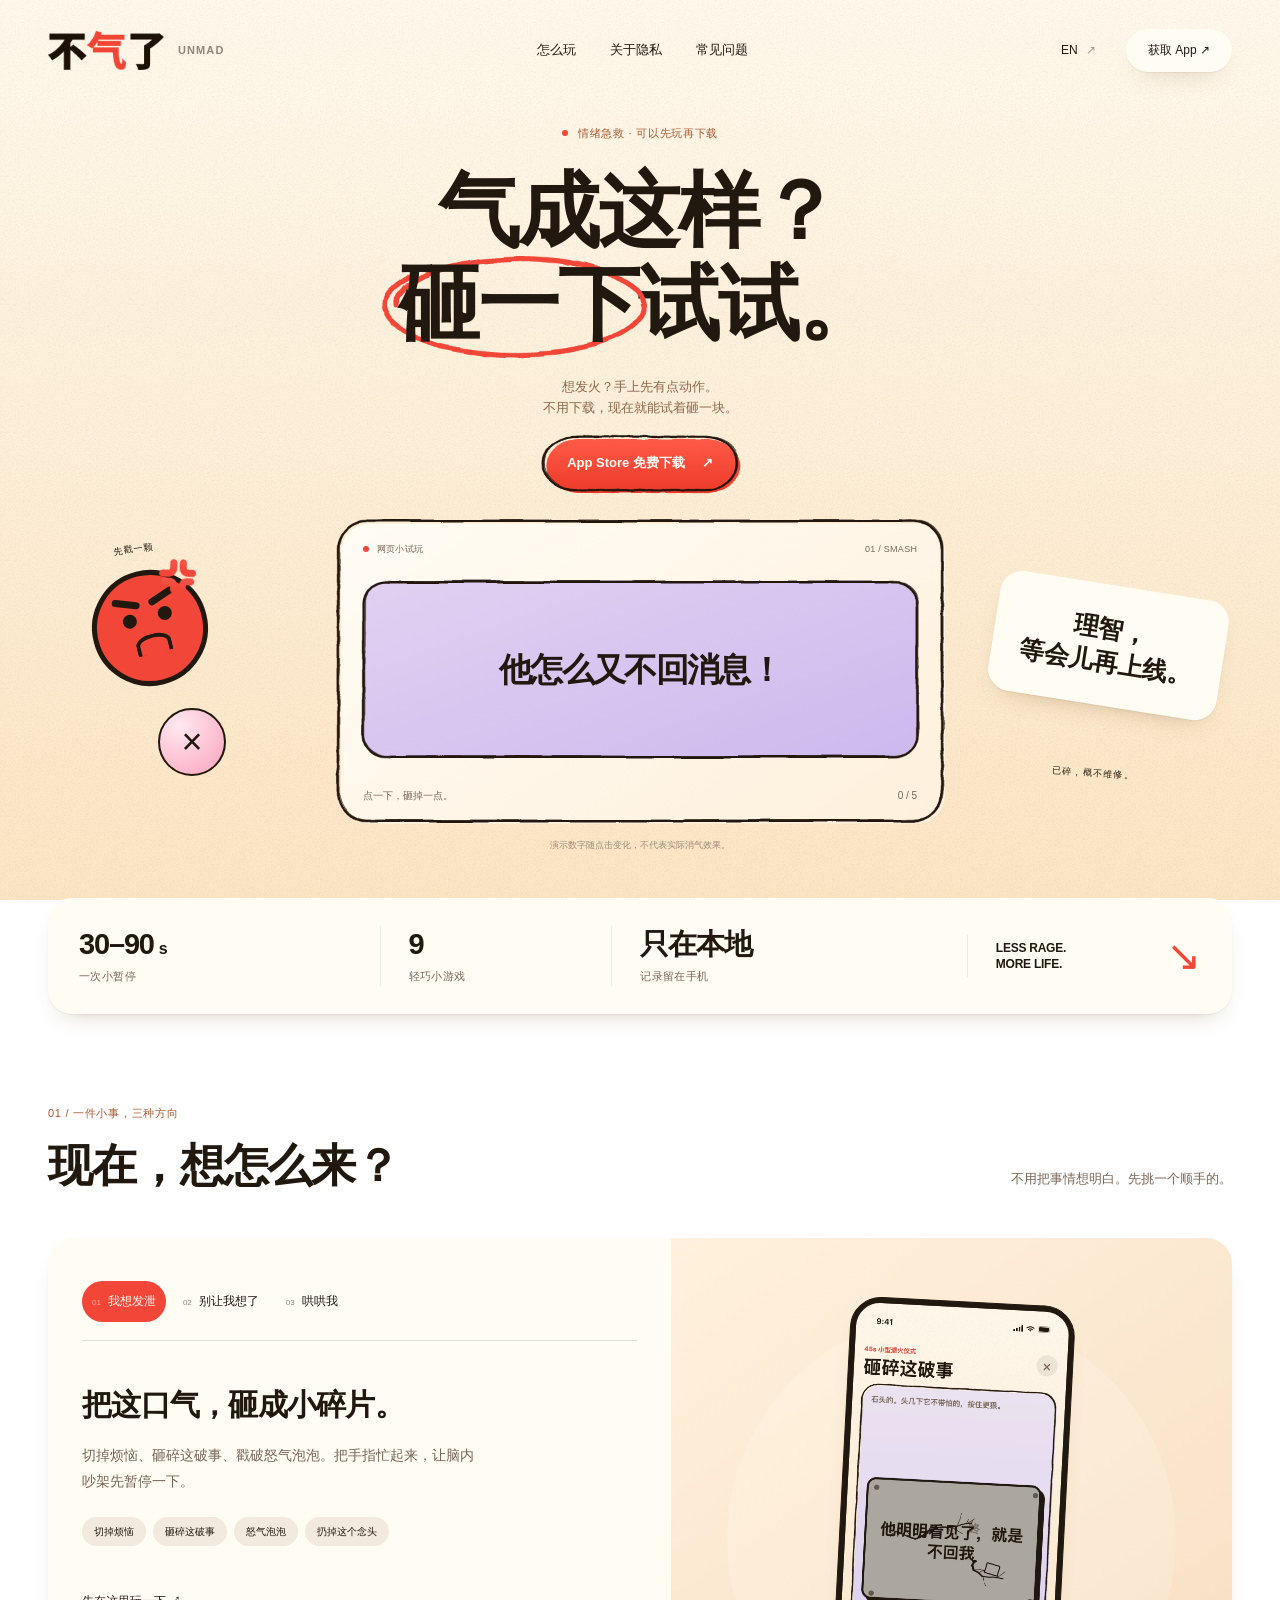
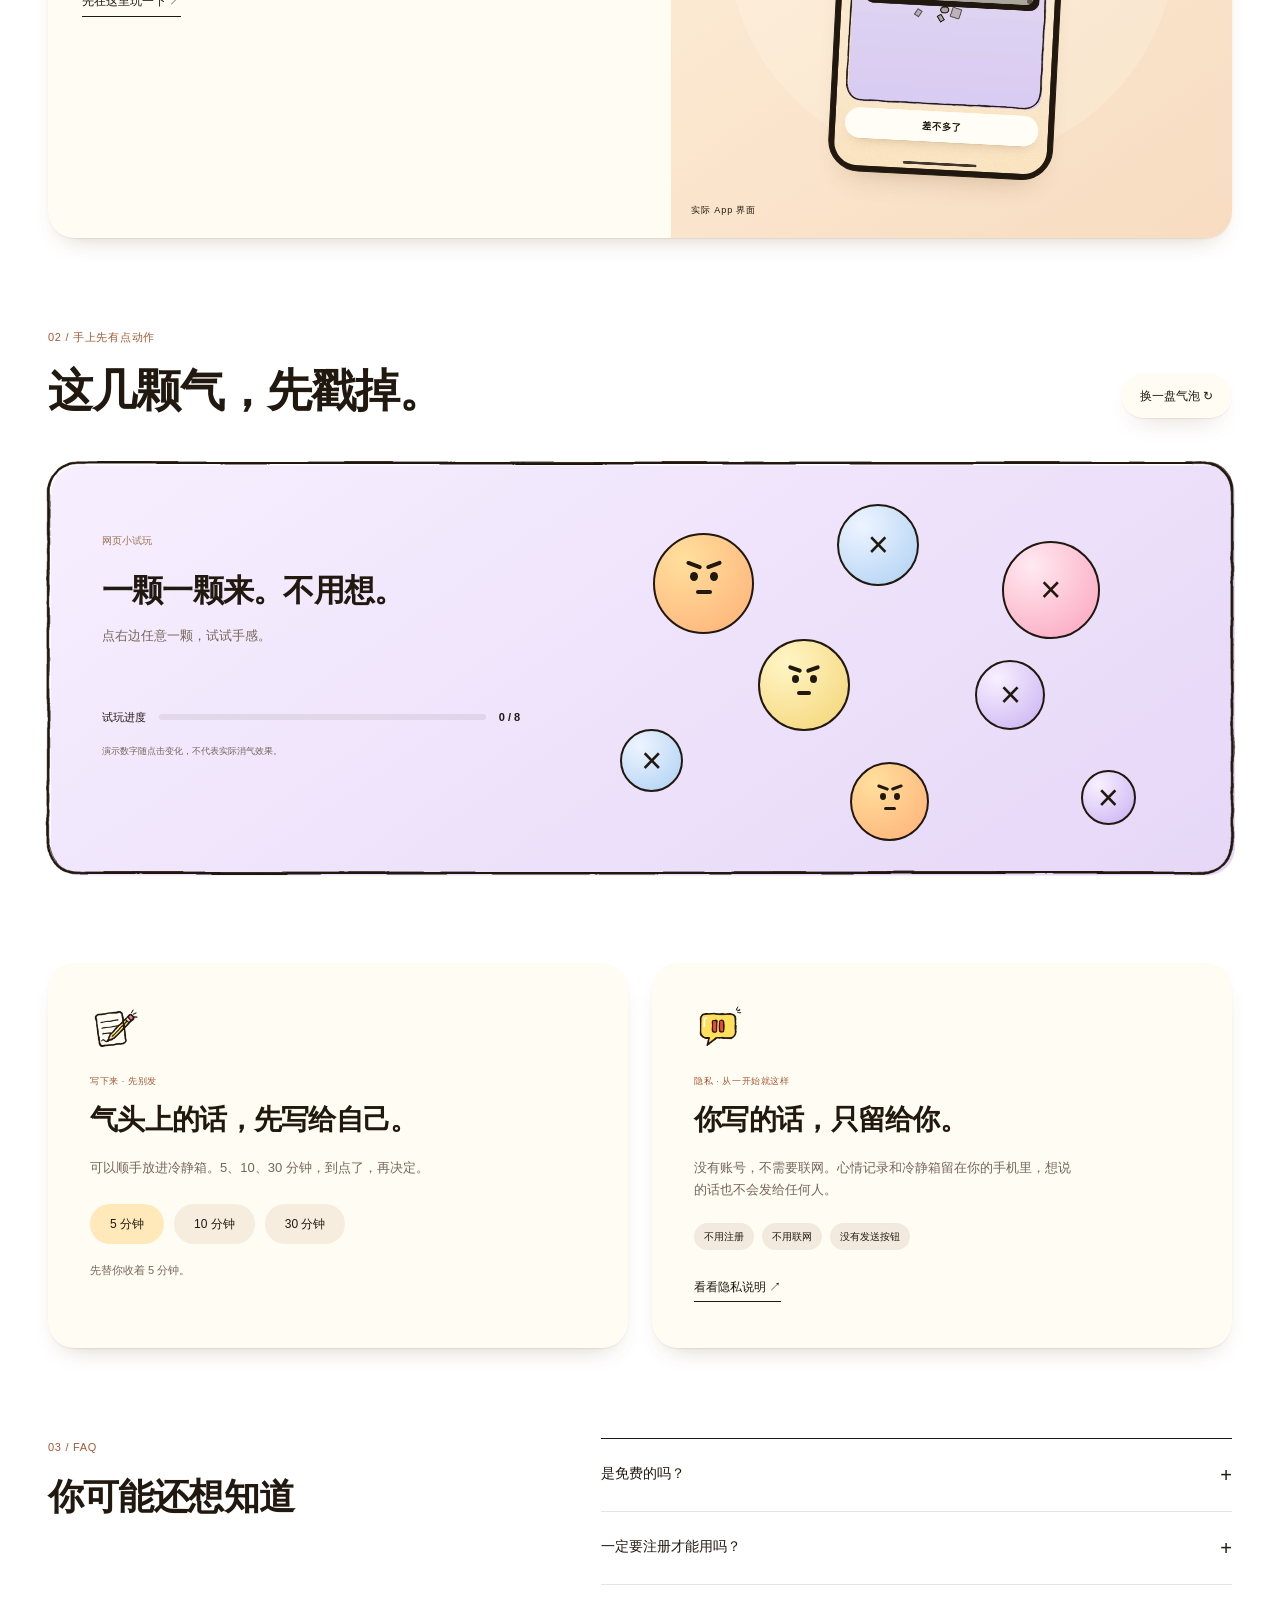
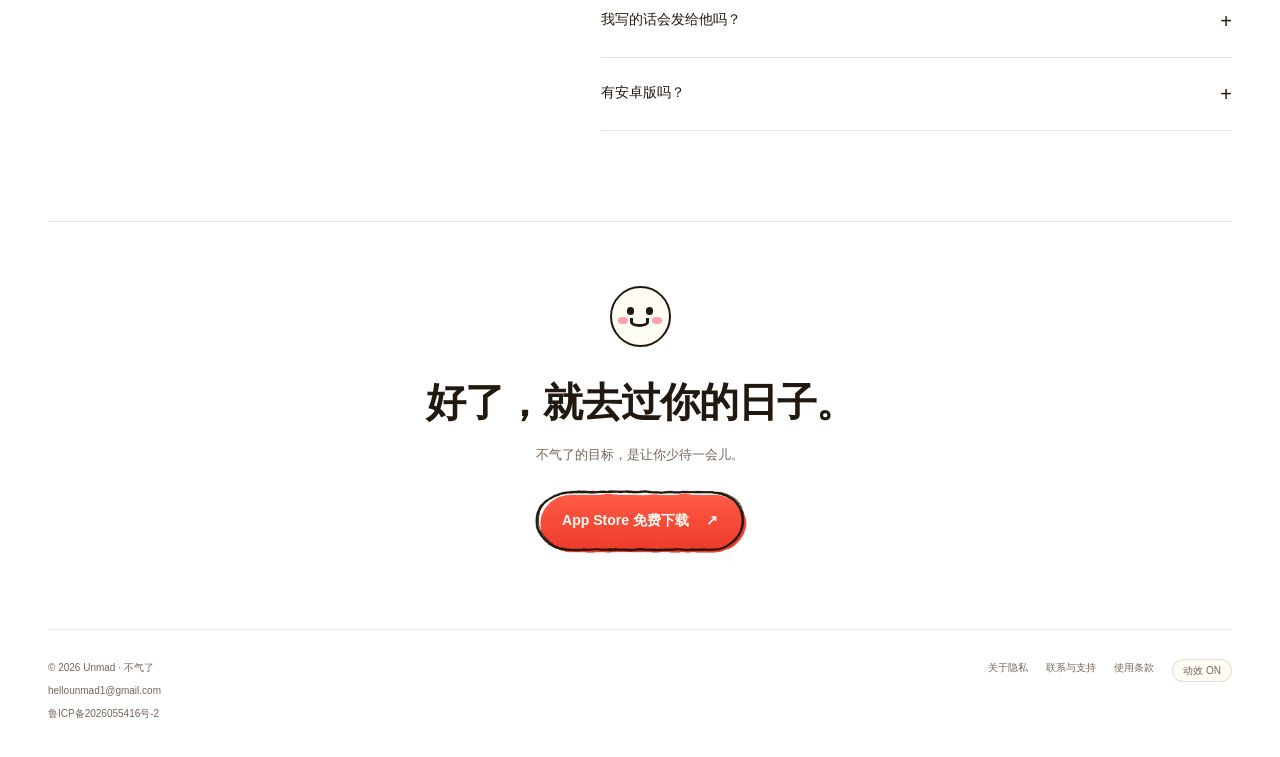
==== commit a336b3d9: "Drop the tip line and the work joke, show the website ICP number The tip jar is out of the app, so t" ====
--- a/index.html
+++ b/index.html
@@ -1,5 +1,5 @@
 <!doctype html>
-<html lang="zh-Hans" data-skin="ink" data-site="production" data-asset-base="assets/playground/" data-release="483e05bd8fdd">
+<html lang="zh-Hans" data-skin="ink" data-site="production" data-asset-base="assets/playground/" data-release="88b5067b3b38">
 <head>
 <meta charset="utf-8">
 <meta name="viewport" content="width=device-width,initial-scale=1">
@@ -24,25 +24,25 @@
 <meta property="og:locale" content="zh_CN">
 <meta property="og:locale:alternate" content="en_US">
 <meta name="twitter:card" content="summary_large_image">
-<script type="application/ld+json">{"@context":"https://schema.org","@graph":[{"@type":"MobileApplication","@id":"https://zyycora1046.github.io/unmad-site/#app","name":"Unmad","alternateName":"不气了","description":"不气了是一个免费的 iPhone 消气小工具。砸碎这破事、戳破怒气泡泡，或写下气头上的话。用 30 到 90 秒做点小事，不用注册，记录留在手机。","operatingSystem":"iOS 15.1 or later","applicationCategory":"HealthApplication","inLanguage":["en","zh-Hans"],"url":"https://zyycora1046.github.io/unmad-site/","installUrl":"https://apps.apple.com/cn/app/id6809241933","image":"https://zyycora1046.github.io/unmad-site/assets/og.png","offers":{"@type":"Offer","price":"0","priceCurrency":"CNY"},"author":{"@type":"Person","name":"Yuan Zhao"}},{"@type":"FAQPage","@id":"https://zyycora1046.github.io/unmad-site/#faq","mainEntity":[{"@type":"Question","name":"是免费的吗？","acceptedAnswer":{"@type":"Answer","text":"核心功能免费使用，无广告、无订阅。App 里有可选的奶茶打赏，不解锁任何功能。"}},{"@type":"Question","name":"一定要注册才能用吗？","acceptedAnswer":{"@type":"Answer","text":"不用。没有账号，也不需要联网，打开就能用。"}},{"@type":"Question","name":"我写的话会发给他吗？","acceptedAnswer":{"@type":"Answer","text":"不会。不气了没有发送功能，冷静箱到点也只会把这段话再拿给你看。"}},{"@type":"Question","name":"有安卓版吗？","acceptedAnswer":{"@type":"Answer","text":"目前是 iPhone App。中英文都可以在 App 内切换。"}}]}]}</script>
-<link rel="stylesheet" href="assets/playground/base.css?v=483e05bd8fdd">
-<link rel="stylesheet" href="assets/playground/ink.css?v=483e05bd8fdd">
-<script src="assets/playground/playground.js?v=483e05bd8fdd" defer></script>
+<script type="application/ld+json">{"@context":"https://schema.org","@graph":[{"@type":"MobileApplication","@id":"https://zyycora1046.github.io/unmad-site/#app","name":"Unmad","alternateName":"不气了","description":"不气了是一个免费的 iPhone 消气小工具。砸碎这破事、戳破怒气泡泡，或写下气头上的话。用 30 到 90 秒做点小事，不用注册，记录留在手机。","operatingSystem":"iOS 15.1 or later","applicationCategory":"HealthApplication","inLanguage":["en","zh-Hans"],"url":"https://zyycora1046.github.io/unmad-site/","installUrl":"https://apps.apple.com/cn/app/id6809241933","image":"https://zyycora1046.github.io/unmad-site/assets/og.png","offers":{"@type":"Offer","price":"0","priceCurrency":"CNY"},"author":{"@type":"Person","name":"Yuan Zhao"}},{"@type":"FAQPage","@id":"https://zyycora1046.github.io/unmad-site/#faq","mainEntity":[{"@type":"Question","name":"是免费的吗？","acceptedAnswer":{"@type":"Answer","text":"核心功能免费使用，无广告、无订阅。"}},{"@type":"Question","name":"一定要注册才能用吗？","acceptedAnswer":{"@type":"Answer","text":"不用。没有账号，也不需要联网，打开就能用。"}},{"@type":"Question","name":"我写的话会发给他吗？","acceptedAnswer":{"@type":"Answer","text":"不会。不气了没有发送功能，冷静箱到点也只会把这段话再拿给你看。"}},{"@type":"Question","name":"有安卓版吗？","acceptedAnswer":{"@type":"Answer","text":"目前是 iPhone App。中英文都可以在 App 内切换。"}}]}]}</script>
+<link rel="stylesheet" href="assets/playground/base.css?v=88b5067b3b38">
+<link rel="stylesheet" href="assets/playground/ink.css?v=88b5067b3b38">
+<script src="assets/playground/playground.js?v=88b5067b3b38" defer></script>
 </head>
 <body class="play chinese app-ink published">
 <div id="app">
 
-    <header class="site-header wrap"><a class="brand" href="#top"><img src="assets/playground/wordmark.png?v=483e05bd8fdd" alt="不气了"><span>UNMAD</span></a><nav aria-label="网站导航"><a href="#how">怎么玩</a><a href="#privacy">关于隐私</a><a href="#faq">常见问题</a></nav><div class="header-actions"><a class="language" href="en/" hreflang="en" lang="en">EN <span>↗</span></a><a class="nav-download" href="https://apps.apple.com/cn/app/id6809241933" target="_blank" rel="noopener">获取 App ↗</a></div></header>
-    <main id="top"><section class="hero hero-play wrap"><div class="hero-copy"><p class="eyebrow"><span class="live-dot"></span>情绪急救 · 可以先玩再下载</p><h1>气成这样？<br><span class="marker-word wide">砸一下</span>试试。</h1><p class="intro">想发火？手上先有点动作。<br>不用下载，现在就能试着砸一块。</p><div class="hero-actions"><a class="button primary " href="https://apps.apple.com/cn/app/id6809241933" target="_blank" rel="noopener"><span class="apple" aria-hidden="true">●</span>App Store 免费下载<span aria-hidden="true">↗</span></a><a class="try-link" href="#try">先在这里玩一下 <span>↓</span></a></div><p class="micro">免费使用 · 无广告 · 不用注册</p></div><div class="play-scene"><div class="play-side left-side"><span class="orbit-caption">先戳一颗</span><span class="face mad" aria-hidden="true"><i class="brow left"></i><i class="brow right"></i><i class="eye left"></i><i class="eye right"></i><i class="mouth"></i><i class="cheek left"></i><i class="cheek right"></i></span><span class="orbit-star">✳</span><button class="play-bubble rage-bubble b-2" aria-label="戳掉旁边的气泡">×</button></div><div class="smash-game" data-game="smash"><div class="game-top"><span><i class="live-dot"></i>网页小试玩</span><span>01 / SMASH</span></div><div class="smash-wrap"><button class="smash-slab" aria-label="砸这块板子"><span class="bolt bolt1"></span><span class="bolt bolt2"></span><span class="bolt bolt3"></span><span class="bolt bolt4"></span><strong>他怎么又不回消息！</strong><span class="cracks"></span></button><div class="smash-result" hidden=""><span class="face smile" aria-hidden="true"><i class="brow left"></i><i class="brow right"></i><i class="eye left"></i><i class="eye right"></i><i class="mouth"></i><i class="cheek left"></i><i class="cheek right"></i></span><strong>已碎，概不维修。</strong><button class="reset-game">再来一块 ↻</button></div></div><div class="game-footer"><span class="smash-hint">点一下，砸掉一点。</span><span class="hit-count">0 / 5</span></div></div><div class="play-side right-side"><span class="small-sticker">理智，<br>等会儿再上班。</span><span class="orbit-caption lower">已碎，概不维修。</span><span class="orbit-star">✦</span></div></div><p class="demo-disclaimer">演示数字随点击变化，不代表实际消气效果。</p></section>
+    <header class="site-header wrap"><a class="brand" href="#top"><img src="assets/playground/wordmark.png?v=88b5067b3b38" alt="不气了"><span>UNMAD</span></a><nav aria-label="网站导航"><a href="#how">怎么玩</a><a href="#privacy">关于隐私</a><a href="#faq">常见问题</a></nav><div class="header-actions"><a class="language" href="en/" hreflang="en" lang="en">EN <span>↗</span></a><a class="nav-download" href="https://apps.apple.com/cn/app/id6809241933" target="_blank" rel="noopener">获取 App ↗</a></div></header>
+    <main id="top"><section class="hero hero-play wrap"><div class="hero-copy"><p class="eyebrow"><span class="live-dot"></span>情绪急救 · 可以先玩再下载</p><h1>气成这样？<br><span class="marker-word wide">砸一下</span>试试。</h1><p class="intro">想发火？手上先有点动作。<br>不用下载，现在就能试着砸一块。</p><div class="hero-actions"><a class="button primary " href="https://apps.apple.com/cn/app/id6809241933" target="_blank" rel="noopener"><span class="apple" aria-hidden="true">●</span>App Store 免费下载<span aria-hidden="true">↗</span></a><a class="try-link" href="#try">先在这里玩一下 <span>↓</span></a></div><p class="micro">免费使用 · 无广告 · 不用注册</p></div><div class="play-scene"><div class="play-side left-side"><span class="orbit-caption">先戳一颗</span><span class="face mad" aria-hidden="true"><i class="brow left"></i><i class="brow right"></i><i class="eye left"></i><i class="eye right"></i><i class="mouth"></i><i class="cheek left"></i><i class="cheek right"></i></span><span class="orbit-star">✳</span><button class="play-bubble rage-bubble b-2" aria-label="戳掉旁边的气泡">×</button></div><div class="smash-game" data-game="smash"><div class="game-top"><span><i class="live-dot"></i>网页小试玩</span><span>01 / SMASH</span></div><div class="smash-wrap"><button class="smash-slab" aria-label="砸这块板子"><span class="bolt bolt1"></span><span class="bolt bolt2"></span><span class="bolt bolt3"></span><span class="bolt bolt4"></span><strong>他怎么又不回消息！</strong><span class="cracks"></span></button><div class="smash-result" hidden=""><span class="face smile" aria-hidden="true"><i class="brow left"></i><i class="brow right"></i><i class="eye left"></i><i class="eye right"></i><i class="mouth"></i><i class="cheek left"></i><i class="cheek right"></i></span><strong>已碎，概不维修。</strong><button class="reset-game">再来一块 ↻</button></div></div><div class="game-footer"><span class="smash-hint">点一下，砸掉一点。</span><span class="hit-count">0 / 5</span></div></div><div class="play-side right-side"><span class="small-sticker">理智，<br>等会儿再上线。</span><span class="orbit-caption lower">已碎，概不维修。</span><span class="orbit-star">✦</span></div></div><p class="demo-disclaimer">演示数字随点击变化，不代表实际消气效果。</p></section>
     <div class="facts wrap"><div><strong>30–90<span>s</span></strong><p>一次小暂停</p></div><div><strong>9</strong><p>轻巧小游戏</p></div><div><strong>只在本地</strong><p>记录留在手机</p></div><div class="facts-caption"><span>LESS RAGE.<br>MORE LIFE.</span><i>↘</i></div></div>
     <section id="how" class="feature-section wrap section"><div class="section-head"><div><p class="eyebrow">01 / 一件小事，三种方向</p><h2>现在，想怎么来？</h2></div><p>不用把事情想明白。先挑一个顺手的。</p></div>
-      <div class="feature-layout"><div class="feature-copy"><div class="mode-tabs" role="tablist" aria-label="消气方向"><button id="mode-0" role="tab" aria-controls="mode-panel" aria-selected="true" tabindex="0" data-mode="0"><span>01</span>我想发泄<i>↗</i></button><button id="mode-1" role="tab" aria-controls="mode-panel" aria-selected="false" tabindex="-1" data-mode="1"><span>02</span>别让我想了<i>↗</i></button><button id="mode-2" role="tab" aria-controls="mode-panel" aria-selected="false" tabindex="-1" data-mode="2"><span>03</span>哄哄我<i>↗</i></button></div><div id="mode-panel" role="tabpanel" aria-labelledby="mode-0" tabindex="0"><h3 id="mode-title">把这口气，砸成小碎片。</h3><p id="mode-body">切掉烦恼、砸碎这破事、戳破怒气泡泡。把手指忙起来，让脑内吵架先暂停一下。</p><div id="mode-list" class="activity-pills"><span>切掉烦恼</span><span>砸碎这破事</span><span>怒气泡泡</span><span>扔掉这个念头</span></div></div><a class="text-link" href="#try">先在这里玩一下 ↗</a></div><div class="feature-art"><div class="feature-shape"></div><div class="phone feature-phone"><img src="assets/playground/live/smash-zh.webp?v=483e05bd8fdd" loading="lazy" width="402" height="874" alt="不气了 App 实际界面"></div><span class="feature-label">实际 App 界面</span></div></div>
+      <div class="feature-layout"><div class="feature-copy"><div class="mode-tabs" role="tablist" aria-label="消气方向"><button id="mode-0" role="tab" aria-controls="mode-panel" aria-selected="true" tabindex="0" data-mode="0"><span>01</span>我想发泄<i>↗</i></button><button id="mode-1" role="tab" aria-controls="mode-panel" aria-selected="false" tabindex="-1" data-mode="1"><span>02</span>别让我想了<i>↗</i></button><button id="mode-2" role="tab" aria-controls="mode-panel" aria-selected="false" tabindex="-1" data-mode="2"><span>03</span>哄哄我<i>↗</i></button></div><div id="mode-panel" role="tabpanel" aria-labelledby="mode-0" tabindex="0"><h3 id="mode-title">把这口气，砸成小碎片。</h3><p id="mode-body">切掉烦恼、砸碎这破事、戳破怒气泡泡。把手指忙起来，让脑内吵架先暂停一下。</p><div id="mode-list" class="activity-pills"><span>切掉烦恼</span><span>砸碎这破事</span><span>怒气泡泡</span><span>扔掉这个念头</span></div></div><a class="text-link" href="#try">先在这里玩一下 ↗</a></div><div class="feature-art"><div class="feature-shape"></div><div class="phone feature-phone"><img src="assets/playground/live/smash-zh.webp?v=88b5067b3b38" loading="lazy" width="402" height="874" alt="不气了 App 实际界面"></div><span class="feature-label">实际 App 界面</span></div></div>
     </section>
     <section id="try" class="try-section wrap section"><div class="section-head"><div><p class="eyebrow">02 / 手上先有点动作</p><h2>这几颗气，先戳掉。</h2></div><button id="refill" class="outline-button">换一盘气泡 ↻</button></div><div class="bubble-demo"><div class="bubble-copy"><span class="pill-label">网页小试玩</span><h3>一颗一颗来。不用想。</h3><p class="bubble-response" aria-live="polite">点右边任意一颗，试试手感。</p><div class="demo-score"><span>试玩进度</span><div class="progress"><i style="width:0%"></i></div><b class="score-value">0 / 8</b></div><p class="demo-disclaimer">演示数字随点击变化，不代表实际消气效果。</p></div><div class="bubble-field"><button class="rage-bubble b-0" aria-label="戳掉怒气 1"><span class="face mad" aria-hidden="true"><i class="brow left"></i><i class="brow right"></i><i class="eye left"></i><i class="eye right"></i><i class="mouth"></i><i class="cheek left"></i><i class="cheek right"></i></span></button><button class="rage-bubble b-1" aria-label="戳掉怒气 2"><span>×</span></button><button class="rage-bubble b-2" aria-label="戳掉怒气 3"><span>×</span></button><button class="rage-bubble b-3" aria-label="戳掉怒气 4"><span class="face mad" aria-hidden="true"><i class="brow left"></i><i class="brow right"></i><i class="eye left"></i><i class="eye right"></i><i class="mouth"></i><i class="cheek left"></i><i class="cheek right"></i></span></button><button class="rage-bubble b-4" aria-label="戳掉怒气 5"><span>×</span></button><button class="rage-bubble b-5" aria-label="戳掉怒气 6"><span>×</span></button><button class="rage-bubble b-6" aria-label="戳掉怒气 7"><span class="face mad" aria-hidden="true"><i class="brow left"></i><i class="brow right"></i><i class="eye left"></i><i class="eye right"></i><i class="mouth"></i><i class="cheek left"></i><i class="cheek right"></i></span></button><button class="rage-bubble b-7" aria-label="戳掉怒气 8"><span>×</span></button></div></div></section>
     <section class="small-features wrap section"><article class="note-card"><div class="small-icon">✎</div><p class="eyebrow">写下来 · 先别发</p><h3>气头上的话，先写给自己。</h3><p>可以顺手放进冷静箱。5、10、30 分钟，到点了，再决定。</p><div class="timer-options" role="group" aria-label="冷静时间演示"><button data-minutes="5" aria-pressed="true">5 分钟</button><button data-minutes="10" aria-pressed="false">10 分钟</button><button data-minutes="30" aria-pressed="false">30 分钟</button></div><div class="timer-message" aria-live="polite">先替你收着 5 分钟。</div></article><article class="privacy-card" id="privacy"><div class="small-icon">⌑</div><p class="eyebrow">隐私 · 从一开始就这样</p><h3>你写的话，只留给你。</h3><p>没有账号，不需要联网。心情记录和冷静箱留在你的手机里，想说的话也不会发给任何人。</p><div class="privacy-tags"><span>不用注册</span><span>不用联网</span><span>没有发送按钮</span></div><a class="text-link" href="privacy.html" target="_blank" rel="noopener">看看隐私说明 ↗</a></article></section>
-    <section class="faq-section wrap section" id="faq"><div><p class="eyebrow">03 / FAQ</p><h2>你可能还想知道</h2></div><div class="faq-items"><details><summary>是免费的吗？<span>+</span></summary><p>核心功能免费使用，无广告、无订阅。App 里有可选的奶茶打赏，不解锁任何功能。</p></details><details><summary>一定要注册才能用吗？<span>+</span></summary><p>不用。没有账号，也不需要联网，打开就能用。</p></details><details><summary>我写的话会发给他吗？<span>+</span></summary><p>不会。不气了没有发送功能，冷静箱到点也只会把这段话再拿给你看。</p></details><details><summary>有安卓版吗？<span>+</span></summary><p>目前是 iPhone App。中英文都可以在 App 内切换。</p></details></div></section>
+    <section class="faq-section wrap section" id="faq"><div><p class="eyebrow">03 / FAQ</p><h2>你可能还想知道</h2></div><div class="faq-items"><details><summary>是免费的吗？<span>+</span></summary><p>核心功能免费使用，无广告、无订阅。</p></details><details><summary>一定要注册才能用吗？<span>+</span></summary><p>不用。没有账号，也不需要联网，打开就能用。</p></details><details><summary>我写的话会发给他吗？<span>+</span></summary><p>不会。不气了没有发送功能，冷静箱到点也只会把这段话再拿给你看。</p></details><details><summary>有安卓版吗？<span>+</span></summary><p>目前是 iPhone App。中英文都可以在 App 内切换。</p></details></div></section>
     <section class="closing wrap section"><span class="face smile" aria-hidden="true"><i class="brow left"></i><i class="brow right"></i><i class="eye left"></i><i class="eye right"></i><i class="mouth"></i><i class="cheek left"></i><i class="cheek right"></i></span><h2>好了，就去过你的日子。</h2><p>不气了的目标，是让你少待一会儿。</p><a class="button primary " href="https://apps.apple.com/cn/app/id6809241933" target="_blank" rel="noopener"><span class="apple" aria-hidden="true">●</span>App Store 免费下载<span aria-hidden="true">↗</span></a></section>
-    </main><footer class="wrap"><div class="footer-brand"><span>© 2026 Unmad · 不气了</span><p><a href="mailto:hellounmad1@gmail.com">hellounmad1@gmail.com</a></p><p class="beian"><a href="https://beian.miit.gov.cn" target="_blank" rel="noopener">鲁ICP备2026055416号</a></p></div><div class="footer-links"><a href="privacy.html" target="_blank" rel="noopener">关于隐私</a><a href="support.html" target="_blank" rel="noopener">联系与支持</a><a href="terms.html">使用条款</a><button id="motion" type="button" aria-pressed="true">动效 ON</button></div></footer><div id="toast" role="status"></div></div>
+    </main><footer class="wrap"><div class="footer-brand"><span>© 2026 Unmad · 不气了</span><p><a href="mailto:hellounmad1@gmail.com">hellounmad1@gmail.com</a></p><p class="beian"><a href="https://beian.miit.gov.cn" target="_blank" rel="noopener">鲁ICP备2026055416号-2</a></p></div><div class="footer-links"><a href="privacy.html" target="_blank" rel="noopener">关于隐私</a><a href="support.html" target="_blank" rel="noopener">联系与支持</a><a href="terms.html">使用条款</a><button id="motion" type="button" aria-pressed="true">动效 ON</button></div></footer><div id="toast" role="status"></div></div>
 <noscript><p class="published-noscript">开启 JavaScript 即可试玩。你仍可阅读介绍，或下载 App。</p></noscript>
 </body>
 </html>
--- a/assets/playground/ink.css
+++ b/assets/playground/ink.css
@@ -1,37 +1,37 @@
 /* Uses the actual App paper, marker and reconstructed nine-slice ink assets. */
 body.app-ink{background:linear-gradient(180deg,#fff9ec,#fce5c4);background-attachment:fixed;--line:rgba(33,24,15,.12);--soft-shadow:0 1px 1px rgba(110,70,30,.08),0 12px 26px -16px rgba(110,70,30,.38)}
-body.app-ink:before{content:"";position:fixed;inset:0;background:url('ink/paper-grain-girl.png?v=483e05bd8fdd') 0 0/128px 128px;opacity:.35;pointer-events:none;z-index:0}
+body.app-ink:before{content:"";position:fixed;inset:0;background:url('ink/paper-grain-girl.png?v=88b5067b3b38') 0 0/128px 128px;opacity:.35;pointer-events:none;z-index:0}
 .app-ink #app{position:relative;z-index:1}.app-ink .proposal-bar{background:#21180f0a;color:var(--muted)}.app-ink .proposal-bar button{border-color:#21180f22}.app-ink .proposal-bar>a{color:var(--ink)}
 .app-ink .site-header{border-bottom:0}.app-ink .brand strong{font-size:31px;font-weight:750;letter-spacing:-.03em}.app-ink .brand .brand-red{color:var(--red);font-size:inherit;margin:0;vertical-align:baseline}.app-ink .brand>span{border:0;padding-left:0;opacity:.5;font-weight:700;letter-spacing:.1em}.app-ink .site-header nav{font-weight:500}.app-ink .nav-download{color:var(--ink);background:var(--paper);box-shadow:var(--soft-shadow);padding:11px 22px}.app-ink .nav-download:hover{background:#fff2dd}.app-ink .language{padding:10px 0}
-.app-ink h1,.app-ink h2,.app-ink h3{letter-spacing:-.025em}.app-ink h1{font-weight:600}.app-ink.english h1{font-weight:700;letter-spacing:-.04em}.app-ink .marker-word{position:relative;white-space:nowrap;display:inline-block;z-index:1}.app-ink .marker-word:after{content:"";position:absolute;inset:-.72em -.76em;background:url('ink/mark-circle.png?v=483e05bd8fdd') center/100% 100% no-repeat;pointer-events:none;z-index:-1}.app-ink .marker-word.wide:after{background-image:url('ink/mark-circle-wide.png?v=483e05bd8fdd');inset:-.65em -.6em}
+.app-ink h1,.app-ink h2,.app-ink h3{letter-spacing:-.025em}.app-ink h1{font-weight:600}.app-ink.english h1{font-weight:700;letter-spacing:-.04em}.app-ink .marker-word{position:relative;white-space:nowrap;display:inline-block;z-index:1}.app-ink .marker-word:after{content:"";position:absolute;inset:-.72em -.76em;background:url('ink/mark-circle.png?v=88b5067b3b38') center/100% 100% no-repeat;pointer-events:none;z-index:-1}.app-ink .marker-word.wide:after{background-image:url('ink/mark-circle-wide.png?v=88b5067b3b38');inset:-.65em -.6em}
 .app-ink .eyebrow{letter-spacing:.065em;font-weight:500;color:#a75832}.app-ink .intro{color:#8b674e;font-weight:400}.app-ink .button.primary{position:relative;isolation:isolate;border:0;background:transparent;box-shadow:none!important;min-height:56px;padding:15px 25px;font-weight:600;font-size:14px;border-radius:28px;gap:17px;transition:transform .2s var(--ease)}
 .app-ink .button.primary:before,.app-ink .button.primary:after{content:"";position:absolute;inset:-8px;border:0 solid transparent;border-inline-width:48px;pointer-events:none;z-index:-1;border-image-slice:0 144 fill;border-image-width:0 48px;border-image-repeat:stretch}
-.app-ink .button.primary:before{border-image-source:url('ink/pill-fill-girl.png?v=483e05bd8fdd');transform:translate(3px,2.5px);transition:transform .15s}
-.app-ink .button.primary:after{border-image-source:url('ink/pill-line.png?v=483e05bd8fdd')}
+.app-ink .button.primary:before{border-image-source:url('ink/pill-fill-girl.png?v=88b5067b3b38');transform:translate(3px,2.5px);transition:transform .15s}
+.app-ink .button.primary:after{border-image-source:url('ink/pill-line.png?v=88b5067b3b38')}
 .app-ink .button.primary:hover{transform:translateY(-2px)}.app-ink .button.primary:active{transform:scale(.97)}.app-ink .button.primary:active:before{transform:translate(0,0)}.app-ink .try-link{border:0;background:var(--paper);border-radius:100px;box-shadow:var(--soft-shadow);padding:15px 21px;font-weight:500}.app-ink .micro{font-size:11px;letter-spacing:0}.app-ink .phone{box-shadow:0 18px 30px -20px #6e461e55;background:#21180f;border-width:1.5px;padding:5px;border-radius:31px}.app-ink .phone img{border-radius:24px}.app-ink .outline-button{border:0;background:var(--paper);box-shadow:var(--soft-shadow);padding:12px 19px}.app-ink .outline-button:hover{background:#fff5e6}
 /* A: one orange ink hero + its red button; everything around it is lighter. */
 .app-ink .hero-editorial{min-height:673px;padding-top:24px;padding-bottom:32px;grid-template-columns:1.12fr 1fr;gap:50px}.app-ink .hero-editorial .hero-copy{padding:0}.ink-hero-message{position:relative;padding:34px 32px 32px;isolation:isolate;margin:0 0 32px;border-radius:28px}
 .ink-hero-message:before{content:"";position:absolute;inset:0;border-radius:28px;background:linear-gradient(180deg,#ffddb8,#ffc690);transform:translate(3px,2.5px);z-index:-2}
-.ink-hero-message:after{content:"";position:absolute;inset:-8px;border:48px solid transparent;border-image:url('ink/hero-line.png?v=483e05bd8fdd') 144 /48px stretch;pointer-events:none;z-index:-1}
+.ink-hero-message:after{content:"";position:absolute;inset:-8px;border:48px solid transparent;border-image:url('ink/hero-line.png?v=88b5067b3b38') 144 /48px stretch;pointer-events:none;z-index:-1}
 .ink-hero-message>.eyebrow{font-size:11px;margin-bottom:28px;color:#b04e27}.ink-hero-message h1{font-size:69px;line-height:1.2;color:var(--ink);margin:0}.ink-hero-message .intro{font-size:14px;margin:25px 0 0;color:#8b5634;line-height:1.8}
 .app-ink.english .ink-hero-message h1{font-size:57px;line-height:1.1}.app-ink.english .ink-hero-message .intro{font-size:14px}.app-ink .hero-editorial .hero-actions{gap:17px;padding-left:4px}.app-ink .hero-editorial .micro{padding-left:4px;margin-top:19px}
 .app-ink .editorial-scene{height:607px}.app-ink .scene-orbit{background:linear-gradient(150deg,#fffcf4bb,#f4ddbf77);width:440px;height:460px;left:29px;top:67px;border:0;border-radius:42% 47% 40% 52%;transform:rotate(-8deg)}.app-ink .scene-orbit:before{display:none}.app-ink .hero-phone{width:238px;left:113px;top:34px;transform:translate(var(--px),var(--py)) rotate(-4deg)}
 .app-ink .scene-spark,.app-ink .vertical-note{display:none}.app-ink .floating-note{background:var(--paper);border:0;box-shadow:var(--soft-shadow);left:-2px;top:148px;padding:16px 18px;gap:12px;border-radius:19px;animation:none;transform:rotate(-6deg)}.app-ink .floating-note strong{font-weight:600;font-size:19px}.app-ink .floating-note .face.mad{background:var(--red);border-color:var(--ink);border-width:3px}.app-ink .floating-note .face.mad .mouth{background:transparent;border:3px solid var(--ink);border-bottom:0;border-radius:50% 50% 0 0;height:19%;left:33.3%;top:56%;width:33.3%}
-.app-ink .float-bubble{box-shadow:none;border:0;background:transparent!important;width:73px!important;height:73px!important;font-size:0!important;right:0;top:273px!important}.app-ink .float-bubble:before{content:"";position:absolute;inset:0;background:url('ink/ink-bubbles.png?v=483e05bd8fdd') center/contain no-repeat}.app-ink .little-receipt{border:0;box-shadow:var(--soft-shadow);clip-path:none;border-radius:19px;right:-4px;bottom:26px;transform:rotate(4deg);width:238px;padding:21px 23px}.app-ink .little-receipt strong{font-weight:600;font-size:16px}.app-ink .receipt-dashes{border-top-style:solid}.app-ink .little-receipt small{font-size:10px}
+.app-ink .float-bubble{box-shadow:none;border:0;background:transparent!important;width:73px!important;height:73px!important;font-size:0!important;right:0;top:273px!important}.app-ink .float-bubble:before{content:"";position:absolute;inset:0;background:url('ink/ink-bubbles.png?v=88b5067b3b38') center/contain no-repeat}.app-ink .little-receipt{border:0;box-shadow:var(--soft-shadow);clip-path:none;border-radius:19px;right:-4px;bottom:26px;transform:rotate(4deg);width:238px;padding:21px 23px}.app-ink .little-receipt strong{font-weight:600;font-size:16px}.app-ink .receipt-dashes{border-top-style:solid}.app-ink .little-receipt small{font-size:10px}
 /* White auxiliary cards mirror the app's grouped rows, without ink around each one. */
-.app-ink .facts{border:0;background:var(--paper);border-radius:24px;padding:28px 31px;box-shadow:var(--soft-shadow);gap:25px}.app-ink .facts>div+div{border-color:#21180f14;padding-left:28px}.app-ink .facts strong{font-size:31px;font-weight:600}.app-ink .facts strong span{font-size:16px}.app-ink .facts-caption i{color:var(--red);font-size:42px}.app-ink .facts-caption span{font-size:12px}.app-ink .feature-layout{border:0;box-shadow:var(--soft-shadow);border-radius:26px}.app-ink .feature-art{background:linear-gradient(145deg,#fff1dd,#f7dcc0);min-height:580px}.app-ink .feature-art[data-mode="1"]{background:linear-gradient(145deg,#eeeffa,#dde2f5)}.app-ink .feature-art[data-mode="2"]{background:linear-gradient(145deg,#eee5fa,#d7c3f0)}.app-ink .feature-shape{border:0;background:#fffcf42e}.app-ink .feature-shape:before{display:none}.app-ink .feature-phone{width:225px;box-shadow:0 18px 30px -20px #6e461e55;transform:rotate(3deg)}.app-ink .mode-tabs{gap:7px}.app-ink .mode-tabs button[aria-selected=true]{background:var(--red);color:var(--paper)}.app-ink .activity-pills span{border:0;background:#f3eadf;font-weight:400}.app-ink .small-features article{background:var(--paper);border:0;border-radius:26px;box-shadow:var(--soft-shadow)}.app-ink .small-icon{height:46px;font-size:0;position:relative}.app-ink .small-icon:before{content:"";width:48px;height:48px;display:block;background:url('ink/ink-write.png?v=483e05bd8fdd') center/contain no-repeat}.app-ink .privacy-card .small-icon:before{background-image:url('ink/ink-hold.png?v=483e05bd8fdd')}.app-ink .timer-options button{background:#f6eddf;border:0;border-radius:100px;padding:10px 20px}.app-ink .timer-options button[aria-pressed=true]{background:#ffe9ba;box-shadow:none}.app-ink .privacy-tags span{border:0;background:#f3eadf}.app-ink .closing{border-top-color:#21180f1a}.app-ink footer{border-color:#21180f14}.app-ink .closing h2{font-weight:600}.app-ink #toast{border:0;background:var(--paper);box-shadow:var(--soft-shadow)}
-.app-ink .bubble-demo{position:relative;border:0;overflow:visible;background:transparent!important;box-shadow:none!important;border-radius:28px;isolation:isolate}.app-ink .bubble-demo:before{content:"";position:absolute;inset:0;border-radius:28px;background:linear-gradient(145deg,#f7efff,#e6d7f7);transform:translate(3px,2.5px);z-index:-2}.app-ink .bubble-demo:after{content:"";position:absolute;inset:-8px;border:48px solid transparent;border-image:url('ink/frame-line.png?v=483e05bd8fdd') 144 /48px stretch;pointer-events:none;z-index:-1}.app-ink .bubble-field{border-radius:24px}.app-ink .rage-bubble:not(.float-bubble){box-shadow:none;border-width:2px}.app-ink .pill-label{border:0;padding-left:0;background:transparent;color:#9b714f}.app-ink .progress i{background:var(--red)}.app-ink .progress{background:#21180f13}
+.app-ink .facts{border:0;background:var(--paper);border-radius:24px;padding:28px 31px;box-shadow:var(--soft-shadow);gap:25px}.app-ink .facts>div+div{border-color:#21180f14;padding-left:28px}.app-ink .facts strong{font-size:31px;font-weight:600}.app-ink .facts strong span{font-size:16px}.app-ink .facts-caption i{color:var(--red);font-size:42px}.app-ink .facts-caption span{font-size:12px}.app-ink .feature-layout{border:0;box-shadow:var(--soft-shadow);border-radius:26px}.app-ink .feature-art{background:linear-gradient(145deg,#fff1dd,#f7dcc0);min-height:580px}.app-ink .feature-art[data-mode="1"]{background:linear-gradient(145deg,#eeeffa,#dde2f5)}.app-ink .feature-art[data-mode="2"]{background:linear-gradient(145deg,#eee5fa,#d7c3f0)}.app-ink .feature-shape{border:0;background:#fffcf42e}.app-ink .feature-shape:before{display:none}.app-ink .feature-phone{width:225px;box-shadow:0 18px 30px -20px #6e461e55;transform:rotate(3deg)}.app-ink .mode-tabs{gap:7px}.app-ink .mode-tabs button[aria-selected=true]{background:var(--red);color:var(--paper)}.app-ink .activity-pills span{border:0;background:#f3eadf;font-weight:400}.app-ink .small-features article{background:var(--paper);border:0;border-radius:26px;box-shadow:var(--soft-shadow)}.app-ink .small-icon{height:46px;font-size:0;position:relative}.app-ink .small-icon:before{content:"";width:48px;height:48px;display:block;background:url('ink/ink-write.png?v=88b5067b3b38') center/contain no-repeat}.app-ink .privacy-card .small-icon:before{background-image:url('ink/ink-hold.png?v=88b5067b3b38')}.app-ink .timer-options button{background:#f6eddf;border:0;border-radius:100px;padding:10px 20px}.app-ink .timer-options button[aria-pressed=true]{background:#ffe9ba;box-shadow:none}.app-ink .privacy-tags span{border:0;background:#f3eadf}.app-ink .closing{border-top-color:#21180f1a}.app-ink footer{border-color:#21180f14}.app-ink .closing h2{font-weight:600}.app-ink #toast{border:0;background:var(--paper);box-shadow:var(--soft-shadow)}
+.app-ink .bubble-demo{position:relative;border:0;overflow:visible;background:transparent!important;box-shadow:none!important;border-radius:28px;isolation:isolate}.app-ink .bubble-demo:before{content:"";position:absolute;inset:0;border-radius:28px;background:linear-gradient(145deg,#f7efff,#e6d7f7);transform:translate(3px,2.5px);z-index:-2}.app-ink .bubble-demo:after{content:"";position:absolute;inset:-8px;border:48px solid transparent;border-image:url('ink/frame-line.png?v=88b5067b3b38') 144 /48px stretch;pointer-events:none;z-index:-1}.app-ink .bubble-field{border-radius:24px}.app-ink .rage-bubble:not(.float-bubble){box-shadow:none;border-width:2px}.app-ink .pill-label{border:0;padding-left:0;background:transparent;color:#9b714f}.app-ink .progress i{background:var(--red)}.app-ink .progress{background:#21180f13}
 /* B: the playable board has the App's game-stage frame. */
-.app-ink .hero-play h1{font-weight:600;font-size:82px;line-height:1.14}.app-ink.english .hero-play h1{font-size:72px;font-weight:700}.app-ink .hero-play .intro{margin-top:25px}.app-ink .hero-play .button{padding:12px 24px;min-height:51px;font-size:13px}.app-ink .small-sticker{border:0;background:var(--paper);box-shadow:var(--soft-shadow);border-radius:22px;font-size:25px;font-weight:600}.app-ink .orbit-star{display:none}.app-ink .left-side>.face{background:var(--red);border-width:5px}.app-ink .play-bubble{box-shadow:none}.app-ink .smash-game{position:relative;isolation:isolate;background:transparent;border:0;box-shadow:none;padding:21px 25px 17px;border-radius:28px}.app-ink .smash-game:before{content:"";position:absolute;inset:0;border-radius:28px;background:linear-gradient(145deg,#fffcf4,#fef0dc);transform:translate(3px,2.5px);z-index:-2}.app-ink .smash-game:after{content:"";position:absolute;inset:-8px;border:48px solid transparent;border-image:url('ink/frame-line.png?v=483e05bd8fdd') 144 /48px stretch;pointer-events:none;z-index:-1}.app-ink .smash-slab{background:linear-gradient(160deg,#e2d0f2,#cdb9ed);border:0;box-shadow:none;border-radius:20px;overflow:visible}.app-ink .smash-slab:after{content:"";position:absolute;inset:-8px;border:36px solid transparent;border-image:url('ink/card-line.png?v=483e05bd8fdd') 108 /36px stretch;pointer-events:none}.app-ink .smash-slab strong{font-weight:600}.app-ink .bolt{display:none}.app-ink .smash-wrap{height:196px;margin-inline:-6px;padding-inline:6px}.app-ink .cracks{border-radius:20px;overflow:hidden}.app-ink .smash-fragment:after{display:none}.app-ink .reset-game{border:0;background:var(--paper);box-shadow:var(--soft-shadow);padding:9px 17px}.app-ink .hero-play .hero-copy>.eyebrow{color:#a75832}
+.app-ink .hero-play h1{font-weight:600;font-size:82px;line-height:1.14}.app-ink.english .hero-play h1{font-size:72px;font-weight:700}.app-ink .hero-play .intro{margin-top:25px}.app-ink .hero-play .button{padding:12px 24px;min-height:51px;font-size:13px}.app-ink .small-sticker{border:0;background:var(--paper);box-shadow:var(--soft-shadow);border-radius:22px;font-size:25px;font-weight:600}.app-ink .orbit-star{display:none}.app-ink .left-side>.face{background:var(--red);border-width:5px}.app-ink .play-bubble{box-shadow:none}.app-ink .smash-game{position:relative;isolation:isolate;background:transparent;border:0;box-shadow:none;padding:21px 25px 17px;border-radius:28px}.app-ink .smash-game:before{content:"";position:absolute;inset:0;border-radius:28px;background:linear-gradient(145deg,#fffcf4,#fef0dc);transform:translate(3px,2.5px);z-index:-2}.app-ink .smash-game:after{content:"";position:absolute;inset:-8px;border:48px solid transparent;border-image:url('ink/frame-line.png?v=88b5067b3b38') 144 /48px stretch;pointer-events:none;z-index:-1}.app-ink .smash-slab{background:linear-gradient(160deg,#e2d0f2,#cdb9ed);border:0;box-shadow:none;border-radius:20px;overflow:visible}.app-ink .smash-slab:after{content:"";position:absolute;inset:-8px;border:36px solid transparent;border-image:url('ink/card-line.png?v=88b5067b3b38') 108 /36px stretch;pointer-events:none}.app-ink .smash-slab strong{font-weight:600}.app-ink .bolt{display:none}.app-ink .smash-wrap{height:196px;margin-inline:-6px;padding-inline:6px}.app-ink .cracks{border-radius:20px;overflow:hidden}.app-ink .smash-fragment:after{display:none}.app-ink .reset-game{border:0;background:var(--paper);box-shadow:var(--soft-shadow);padding:9px 17px}.app-ink .hero-play .hero-copy>.eyebrow{color:#a75832}
 /* C: companionship keeps its gentler motion, but uses the same ink and buttons. */
-.app-ink .hero-studio h1{font-size:82px;color:var(--ink);font-weight:600}.app-ink.english .hero-studio h1{font-size:64px;font-weight:700}.app-ink .studio-message{border:0;background:transparent;box-shadow:none;isolation:isolate;border-radius:22px}.app-ink .studio-message:before{content:"";position:absolute;inset:0;border-radius:22px;background:var(--paper);transform:translate(3px,2.5px);z-index:-2}.app-ink .studio-message:after{content:"";position:absolute;inset:-8px;border:36px solid transparent;border-image:url('ink/card-line.png?v=483e05bd8fdd') 108 /36px stretch;pointer-events:none;z-index:-1}.app-ink .studio-message p{font-weight:600}.app-ink .cloud-one{background:linear-gradient(145deg,#eee4f8,#dbc7ef)}.app-ink .cloud-two{background:linear-gradient(145deg,#ffe8cb,#ffd2ac)}.app-ink .studio-companion .face{box-shadow:none;border-width:4px}.app-ink .studio-spark{display:none}.app-ink .studio-phone{box-shadow:0 18px 30px -20px #6e461e55}.app-ink .comfort-button{color:#a75832;font-weight:500}.app-ink .facts-caption i{color:var(--red)}.app-ink .studio-companion>span{color:#8b674e}
+.app-ink .hero-studio h1{font-size:82px;color:var(--ink);font-weight:600}.app-ink.english .hero-studio h1{font-size:64px;font-weight:700}.app-ink .studio-message{border:0;background:transparent;box-shadow:none;isolation:isolate;border-radius:22px}.app-ink .studio-message:before{content:"";position:absolute;inset:0;border-radius:22px;background:var(--paper);transform:translate(3px,2.5px);z-index:-2}.app-ink .studio-message:after{content:"";position:absolute;inset:-8px;border:36px solid transparent;border-image:url('ink/card-line.png?v=88b5067b3b38') 108 /36px stretch;pointer-events:none;z-index:-1}.app-ink .studio-message p{font-weight:600}.app-ink .cloud-one{background:linear-gradient(145deg,#eee4f8,#dbc7ef)}.app-ink .cloud-two{background:linear-gradient(145deg,#ffe8cb,#ffd2ac)}.app-ink .studio-companion .face{box-shadow:none;border-width:4px}.app-ink .studio-spark{display:none}.app-ink .studio-phone{box-shadow:0 18px 30px -20px #6e461e55}.app-ink .comfort-button{color:#a75832;font-weight:500}.app-ink .facts-caption i{color:var(--red)}.app-ink .studio-companion>span{color:#8b674e}
 @media(max-width:1320px){.app-ink .hero-editorial{gap:30px;grid-template-columns:1.12fr 1fr}.ink-hero-message{padding:32px 28px}.ink-hero-message h1{font-size:60px}.app-ink.english .ink-hero-message h1{font-size:49px}.app-ink .editorial-scene{margin-left:-10px}.app-ink .facts strong{font-size:29px}.app-ink .hero-actions{gap:14px}.app-ink .hero-studio h1{font-size:70px}.app-ink.english .hero-studio h1{font-size:56px}}
 @media(max-width:1050px){.ink-hero-message{padding:28px 22px}.ink-hero-message h1{font-size:48px}.app-ink.english .ink-hero-message h1{font-size:39px}.ink-hero-message .intro{font-size:12px}.app-ink.english .ink-hero-message .intro{font-size:12px}.app-ink .editorial-scene{margin-left:-92px}.app-ink .hero-editorial{min-height:645px;height:auto;gap:20px}.app-ink .hero-editorial .hero-actions{flex-direction:row;gap:13px}.app-ink .button.primary{font-size:11px;padding-inline:17px}.app-ink .try-link{font-size:10px;padding-inline:13px}.app-ink .facts{gap:10px;padding-inline:23px}.app-ink .facts strong{font-size:25px}.app-ink .facts>div+div{padding-left:18px}.app-ink .facts-caption span{font-size:10px}.app-ink .hero-studio h1{font-size:59px}.app-ink.english .hero-studio h1{font-size:46px}.app-ink .small-sticker{font-size:19px;padding-inline:17px}}
 @media(max-width:760px){.app-ink .proposal-bar{font-size:8px}.app-ink .site-header{height:79px}.app-ink .brand strong{font-size:25px}.app-ink .nav-download{padding:9px 14px;font-size:10px}.app-ink .hero-editorial{min-height:0;gap:0;padding-top:24px;padding-bottom:25px}.ink-hero-message{padding:23px 23px 24px;margin-bottom:25px;border-radius:24px}.ink-hero-message:before{border-radius:24px}.ink-hero-message h1{font-size:46px;line-height:1.17}.ink-hero-message>.eyebrow{font-size:8px;margin-bottom:19px}.ink-hero-message .intro{font-size:11px;line-height:1.8;margin-top:19px}.app-ink.english .ink-hero-message h1{font-size:37px;line-height:1.08}.app-ink.english .ink-hero-message .intro{font-size:11px;line-height:1.7}.app-ink .hero-editorial .hero-actions{gap:13px;padding-left:2px}.app-ink .button.primary{min-height:49px;font-size:11px;padding:13px 19px}.app-ink .try-link{padding:12px 15px;font-size:10px}.app-ink .micro{font-size:9px}.app-ink .hero-editorial .micro{padding-left:2px;margin-top:16px}.app-ink .editorial-scene{height:388px;margin:18px 0 0;width:100%}.app-ink .scene-orbit{width:292px;height:307px;left:33px;top:42px}.app-ink .hero-phone{width:148px;left:113px;top:20px;border-radius:24px;padding:4px}.app-ink .phone img{border-radius:19px}.app-ink .floating-note{left:0;top:110px;border-radius:15px;padding:12px 14px;gap:8px}.app-ink .floating-note strong{font-size:14px}.app-ink .floating-note .face.mad{border-width:2px}.app-ink .float-bubble{width:55px!important;height:55px!important;top:197px!important;right:0}.app-ink .little-receipt{width:181px;right:0;bottom:13px;padding:17px 18px;border-radius:15px}.app-ink .little-receipt strong{font-size:12px}.app-ink .little-receipt small{font-size:8px}.app-ink .facts{padding:24px 19px;gap:9px;border-radius:22px}.app-ink .facts strong,.app-ink.english .facts strong{font-size:22px}.app-ink .facts strong span{font-size:11px}.app-ink .facts>div+div{padding-left:15px}.app-ink.english .facts strong{font-size:19px}.app-ink .facts p{font-size:8px}.app-ink .feature-art{min-height:427px}.app-ink .feature-phone{width:177px;border-radius:25px;padding:4px}.app-ink .mode-tabs{gap:5px}.app-ink .mode-tabs button{padding-inline:12px}.app-ink .outline-button{font-size:9px;padding:9px 12px}.app-ink .small-features article{border-radius:22px}.app-ink .small-icon{height:38px;margin-bottom:21px}.app-ink .small-icon:before{width:42px;height:42px}.app-ink .timer-options button{font-size:11px;padding:9px 18px}.app-ink .bubble-demo{border-radius:24px}.app-ink .bubble-demo:before{border-radius:24px}.app-ink .bubble-field{margin-bottom:20px}.app-ink .hero-play h1{font-size:49px;line-height:1.17}.app-ink.english .hero-play h1{font-size:42px;line-height:1.1}.app-ink .hero-play .intro{margin-top:20px}.app-ink .hero-play .button{min-height:49px;font-size:11px}.app-ink .smash-game{border-radius:24px;padding:19px 18px 15px}.app-ink .smash-game:before{border-radius:24px}.app-ink .smash-wrap{height:162px}.app-ink .smash-slab{border-radius:20px}.app-ink .smash-slab strong{font-size:26px}.app-ink .hero-studio h1{font-size:55px;line-height:1.2}.app-ink.english .hero-studio h1{font-size:39px;line-height:1.14}.app-ink .studio-message{border-radius:20px}.app-ink .studio-message:before{border-radius:20px}.app-ink .studio-companion .face{border-width:3px}.app-ink .studio-phone{width:153px;border-radius:24px;padding:4px}.app-ink .studio-scene{height:449px;margin-top:22px}}
 @media(max-width:380px){.ink-hero-message{padding-inline:20px}.ink-hero-message h1{font-size:43px}.app-ink.english .ink-hero-message h1{font-size:34px}.app-ink .hero-editorial .hero-actions{gap:11px}.app-ink .button.primary{padding-inline:15px;font-size:10px}.app-ink .try-link{font-size:9px;padding-inline:13px}.app-ink .hero-phone{left:101px}.app-ink .scene-orbit{left:24px}.app-ink .facts{padding-inline:17px}.app-ink .facts strong{font-size:20px}.app-ink .facts>div+div{padding-left:12px}.app-ink.english .facts strong{font-size:18px}.app-ink .hero-play h1{font-size:45px}.app-ink.english .hero-play h1{font-size:39px}.app-ink .hero-studio h1{font-size:51px}.app-ink.english .hero-studio h1{font-size:36px}.app-ink .mode-tabs button{padding-inline:9px}}
 .app-ink.motion-off .hero-phone{transform:rotate(-4deg)}
 .app-ink .left-side>.face.mad .mouth{background:transparent;border:4px solid var(--ink);border-bottom:0;border-radius:50% 50% 0 0;height:19%;left:33.3%;top:56%;width:33.3%}
-.app-ink .left-side>.face.mad:after{content:"";position:absolute;right:-5%;top:-8%;width:34%;height:34%;background:url('ink/vein.png?v=483e05bd8fdd') center/contain no-repeat}
+.app-ink .left-side>.face.mad:after{content:"";position:absolute;right:-5%;top:-8%;width:34%;height:34%;background:url('ink/vein.png?v=88b5067b3b38') center/contain no-repeat}
 /* Published footer: keep support, terms, motion control and the existing ICP link. */
 .app-ink.published .footer-brand{display:block}.app-ink.published .footer-brand p{margin-top:6px}.app-ink.published .footer-links{display:flex;align-items:flex-start;flex-wrap:wrap;gap:18px}.app-ink.published #motion{border:1px solid var(--line);border-radius:100px;padding:2px 10px;background:var(--paper);font-size:10px;line-height:1.7}.app-ink.published .beian{font-size:10px}.published-noscript{max-width:1240px;margin:15px auto;padding:10px 20px;font-size:12px}
 .app-ink.published .phone img{height:auto}
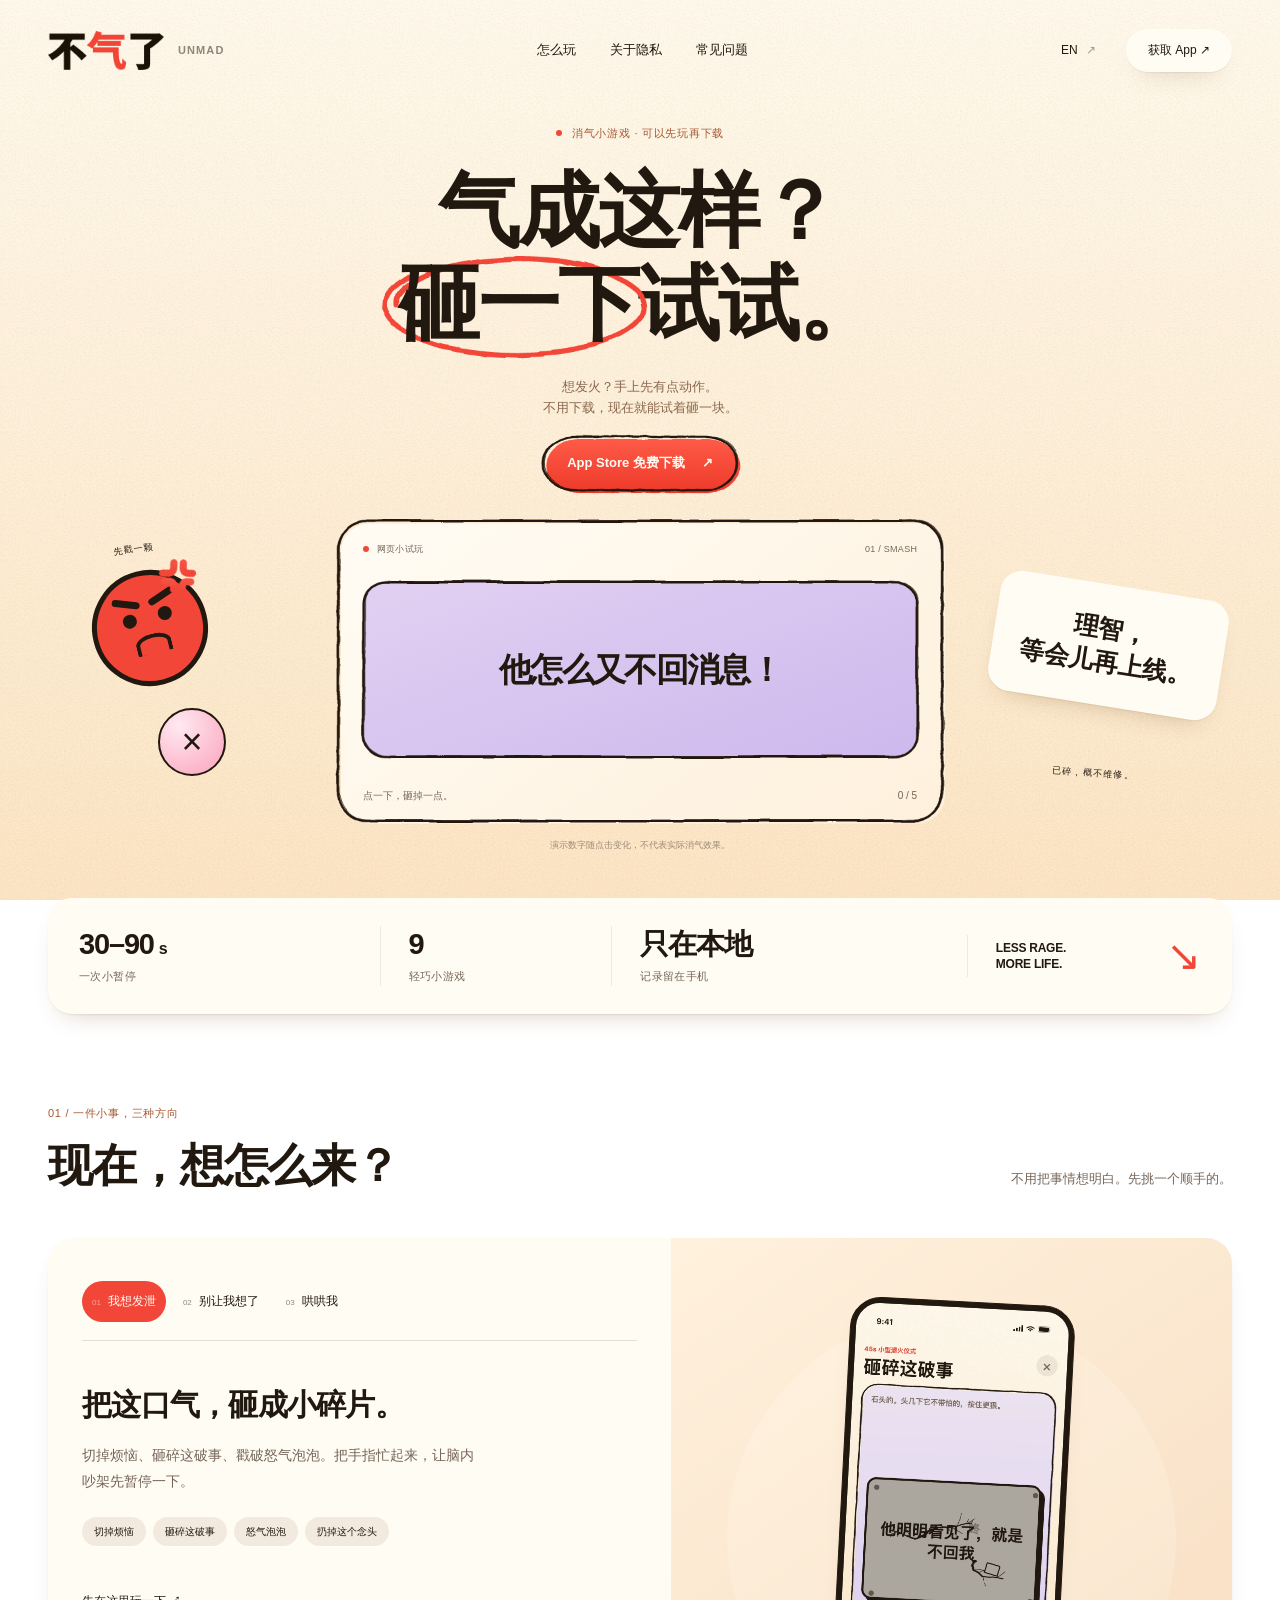
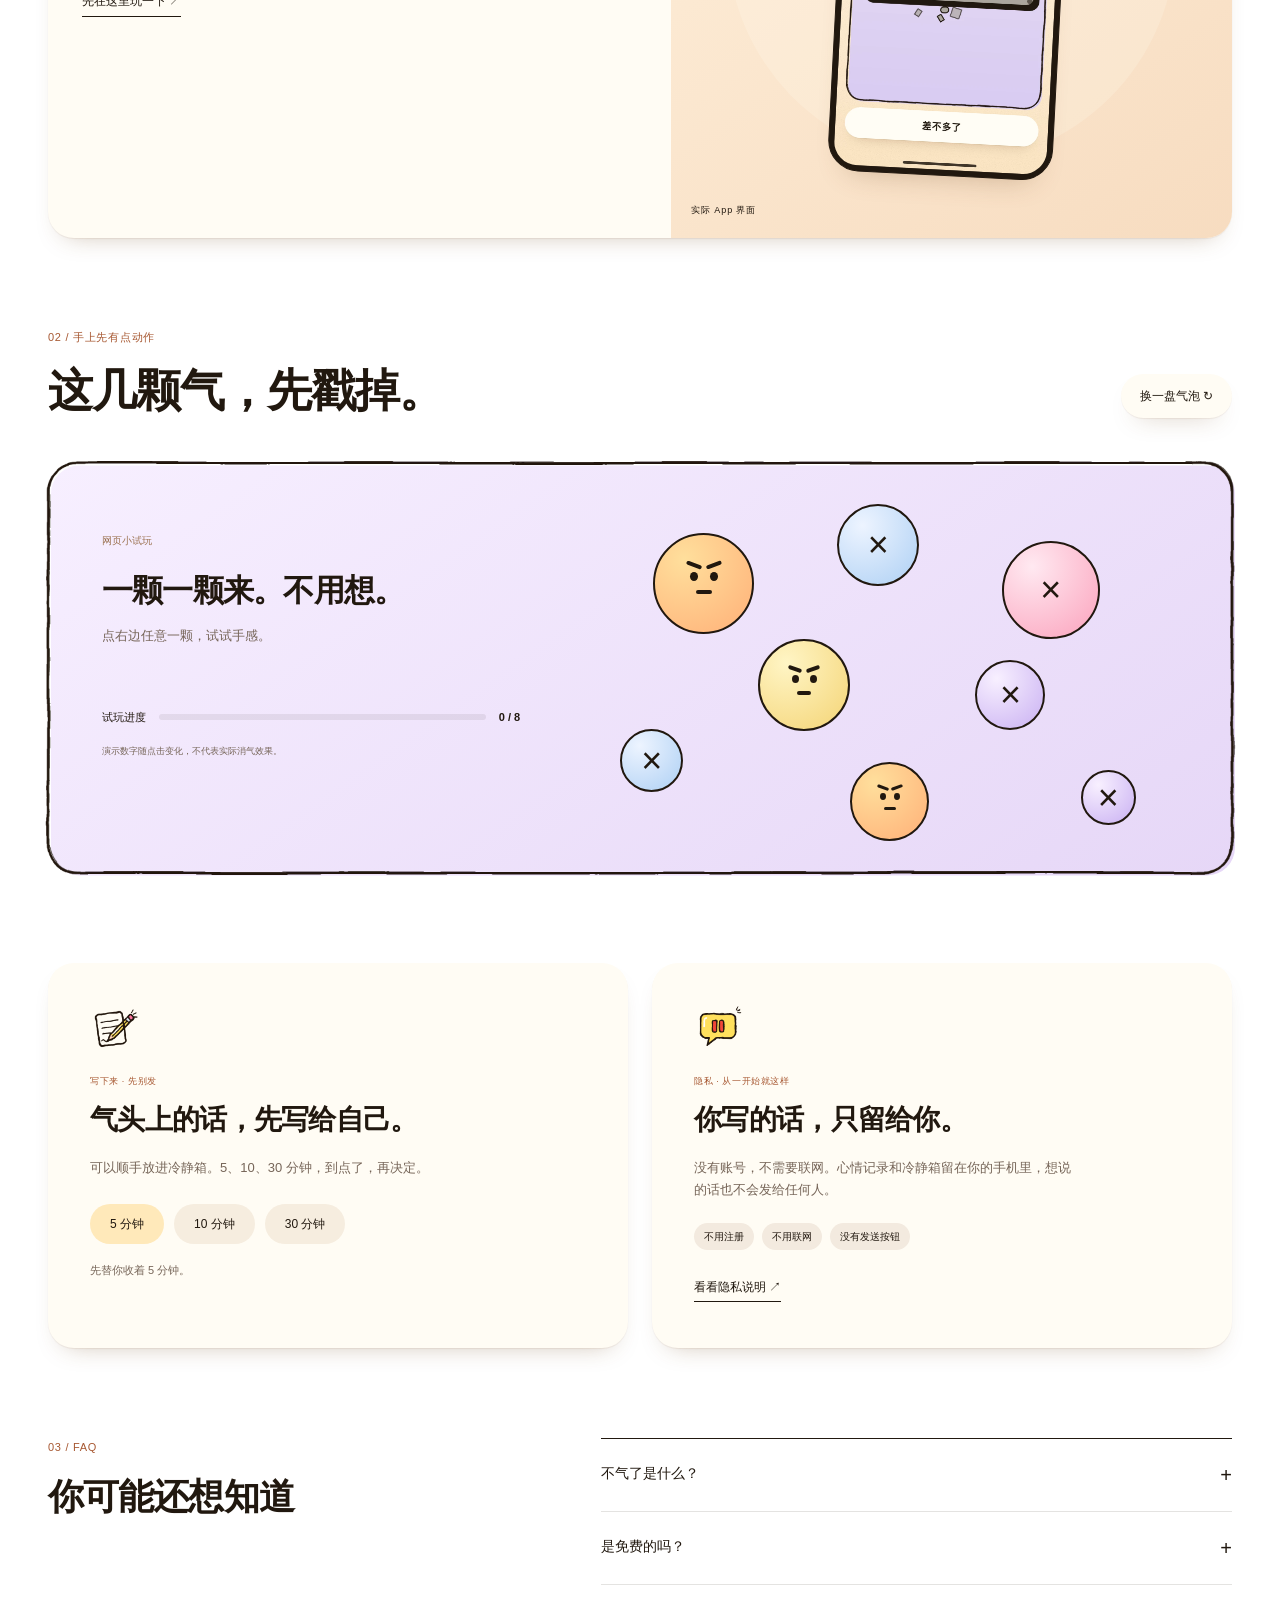
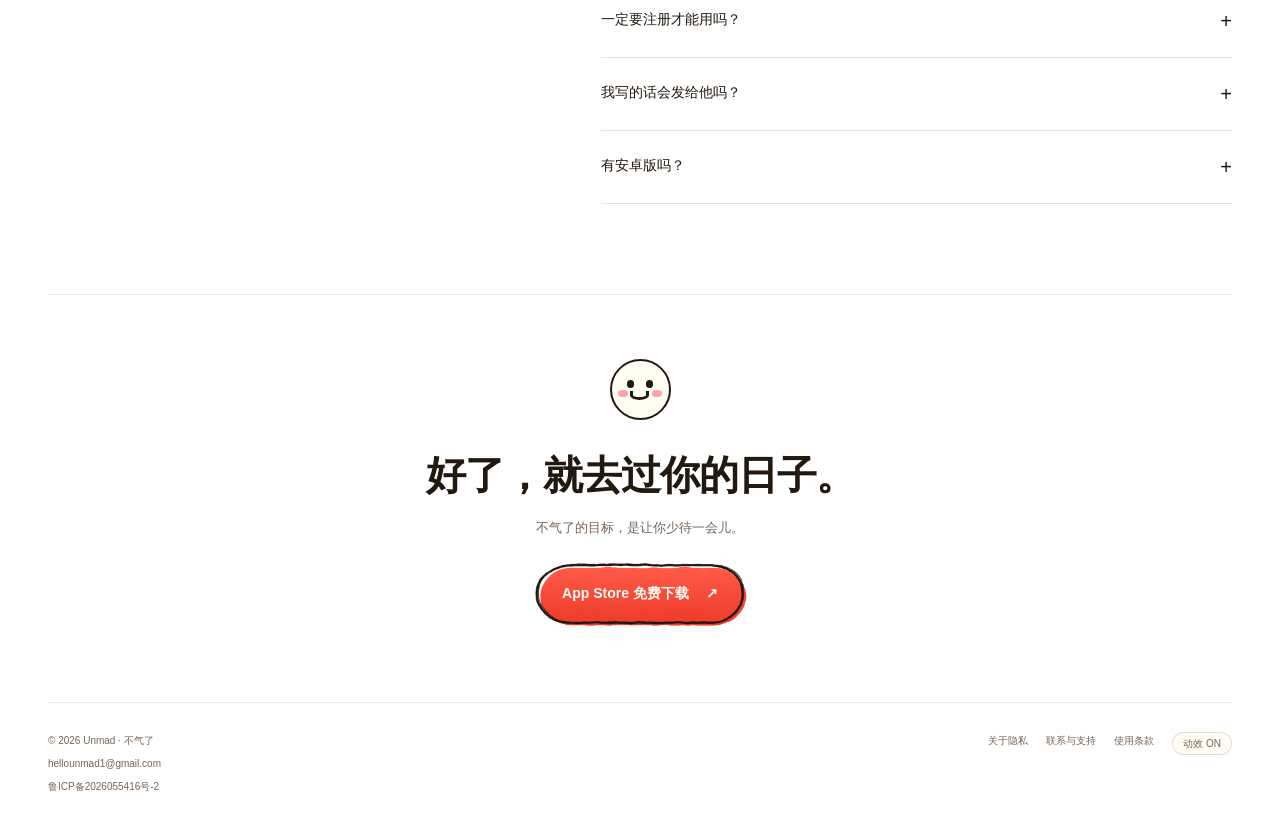
==== commit 1656ce24: "Point search metadata at unmad.cn and say what kind of app this is unmad.cn is now the main site, so" ====
--- a/index.html
+++ b/index.html
@@ -1,46 +1,46 @@
 <!doctype html>
-<html lang="zh-Hans" data-skin="ink" data-site="production" data-asset-base="assets/playground/" data-release="88b5067b3b38">
+<html lang="zh-Hans" data-skin="ink" data-site="production" data-asset-base="assets/playground/" data-release="5204759b17ed">
 <head>
 <meta charset="utf-8">
 <meta name="viewport" content="width=device-width,initial-scale=1">
-<title>不气了 Unmad · 生气的时候打开</title>
-<meta name="description" content="不气了是一个免费的 iPhone 消气小工具。砸碎这破事、戳破怒气泡泡，或写下气头上的话。用 30 到 90 秒做点小事，不用注册，记录留在手机。">
-<link rel="canonical" href="https://zyycora1046.github.io/unmad-site/">
-<link rel="alternate" hreflang="zh-Hans" href="https://zyycora1046.github.io/unmad-site/">
-<link rel="alternate" hreflang="en" href="https://zyycora1046.github.io/unmad-site/en/">
-<link rel="alternate" hreflang="x-default" href="https://zyycora1046.github.io/unmad-site/en/">
+<title>不气了 Unmad · 吵架后的出气筒，免费消气解压小游戏</title>
+<meta name="description" content="不气了是一款免费的 iPhone 消气 App。吵完架、气头上，砸碎这破事、戳破怒气泡泡，玩一个 30 到 90 秒的发泄解压小游戏，或把气头上的话先写下来。不用注册，无广告，记录留在手机。">
+<link rel="canonical" href="https://unmad.cn/">
+<link rel="alternate" hreflang="zh-Hans" href="https://unmad.cn/">
+<link rel="alternate" hreflang="en" href="https://unmad.cn/en/">
+<link rel="alternate" hreflang="x-default" href="https://unmad.cn/en/">
 <link rel="icon" href="assets/favicon.png" type="image/png">
 <link rel="apple-touch-icon" href="assets/apple-touch-icon.png">
 <meta name="theme-color" content="#FFF9EC">
 <meta name="apple-itunes-app" content="app-id=6809241933">
 <meta property="og:type" content="website">
 <meta property="og:site_name" content="不气了 Unmad">
-<meta property="og:title" content="不气了 Unmad · 生气的时候打开">
-<meta property="og:description" content="不气了是一个免费的 iPhone 消气小工具。砸碎这破事、戳破怒气泡泡，或写下气头上的话。用 30 到 90 秒做点小事，不用注册，记录留在手机。">
-<meta property="og:url" content="https://zyycora1046.github.io/unmad-site/">
-<meta property="og:image" content="https://zyycora1046.github.io/unmad-site/assets/og.png">
+<meta property="og:title" content="不气了 Unmad · 吵架后的出气筒，免费消气解压小游戏">
+<meta property="og:description" content="不气了是一款免费的 iPhone 消气 App。吵完架、气头上，砸碎这破事、戳破怒气泡泡，玩一个 30 到 90 秒的发泄解压小游戏，或把气头上的话先写下来。不用注册，无广告，记录留在手机。">
+<meta property="og:url" content="https://unmad.cn/">
+<meta property="og:image" content="https://unmad.cn/assets/og.png">
 <meta property="og:image:width" content="1200">
 <meta property="og:image:height" content="630">
 <meta property="og:locale" content="zh_CN">
 <meta property="og:locale:alternate" content="en_US">
 <meta name="twitter:card" content="summary_large_image">
-<script type="application/ld+json">{"@context":"https://schema.org","@graph":[{"@type":"MobileApplication","@id":"https://zyycora1046.github.io/unmad-site/#app","name":"Unmad","alternateName":"不气了","description":"不气了是一个免费的 iPhone 消气小工具。砸碎这破事、戳破怒气泡泡，或写下气头上的话。用 30 到 90 秒做点小事，不用注册，记录留在手机。","operatingSystem":"iOS 15.1 or later","applicationCategory":"HealthApplication","inLanguage":["en","zh-Hans"],"url":"https://zyycora1046.github.io/unmad-site/","installUrl":"https://apps.apple.com/cn/app/id6809241933","image":"https://zyycora1046.github.io/unmad-site/assets/og.png","offers":{"@type":"Offer","price":"0","priceCurrency":"CNY"},"author":{"@type":"Person","name":"Yuan Zhao"}},{"@type":"FAQPage","@id":"https://zyycora1046.github.io/unmad-site/#faq","mainEntity":[{"@type":"Question","name":"是免费的吗？","acceptedAnswer":{"@type":"Answer","text":"核心功能免费使用，无广告、无订阅。"}},{"@type":"Question","name":"一定要注册才能用吗？","acceptedAnswer":{"@type":"Answer","text":"不用。没有账号，也不需要联网，打开就能用。"}},{"@type":"Question","name":"我写的话会发给他吗？","acceptedAnswer":{"@type":"Answer","text":"不会。不气了没有发送功能，冷静箱到点也只会把这段话再拿给你看。"}},{"@type":"Question","name":"有安卓版吗？","acceptedAnswer":{"@type":"Answer","text":"目前是 iPhone App。中英文都可以在 App 内切换。"}}]}]}</script>
-<link rel="stylesheet" href="assets/playground/base.css?v=88b5067b3b38">
-<link rel="stylesheet" href="assets/playground/ink.css?v=88b5067b3b38">
-<script src="assets/playground/playground.js?v=88b5067b3b38" defer></script>
+<script type="application/ld+json">{"@context":"https://schema.org","@graph":[{"@type":"MobileApplication","@id":"https://unmad.cn/#app","name":"Unmad","alternateName":"不气了","description":"不气了是一款免费的 iPhone 消气 App。吵完架、气头上，砸碎这破事、戳破怒气泡泡，玩一个 30 到 90 秒的发泄解压小游戏，或把气头上的话先写下来。不用注册，无广告，记录留在手机。","operatingSystem":"iOS 15.1 or later","applicationCategory":"HealthApplication","inLanguage":["en","zh-Hans"],"url":"https://unmad.cn/","installUrl":"https://apps.apple.com/cn/app/id6809241933","downloadUrl":"https://apps.apple.com/cn/app/id6809241933","image":"https://unmad.cn/assets/og.png","offers":{"@type":"Offer","price":"0","priceCurrency":"CNY"},"author":{"@type":"Person","name":"Yuan Zhao"}},{"@type":"WebSite","@id":"https://unmad.cn/#website","name":"不气了 Unmad","alternateName":"Unmad","url":"https://unmad.cn/","inLanguage":["zh-Hans","en"]},{"@type":"FAQPage","@id":"https://unmad.cn/#faq","mainEntity":[{"@type":"Question","name":"不气了是什么？","acceptedAnswer":{"@type":"Answer","text":"一款免费的 iPhone 消气 App。吵完架、气头上，玩一个 30 到 90 秒的发泄解压小游戏，或者把想说的话先写下来，先别发。"}},{"@type":"Question","name":"是免费的吗？","acceptedAnswer":{"@type":"Answer","text":"核心功能免费使用，无广告、无订阅。"}},{"@type":"Question","name":"一定要注册才能用吗？","acceptedAnswer":{"@type":"Answer","text":"不用。没有账号，也不需要联网，打开就能用。"}},{"@type":"Question","name":"我写的话会发给他吗？","acceptedAnswer":{"@type":"Answer","text":"不会。不气了没有发送功能，冷静箱到点也只会把这段话再拿给你看。"}},{"@type":"Question","name":"有安卓版吗？","acceptedAnswer":{"@type":"Answer","text":"目前是 iPhone App。中英文都可以在 App 内切换。"}}]}]}</script>
+<link rel="stylesheet" href="assets/playground/base.css?v=5204759b17ed">
+<link rel="stylesheet" href="assets/playground/ink.css?v=5204759b17ed">
+<script src="assets/playground/playground.js?v=5204759b17ed" defer></script>
 </head>
 <body class="play chinese app-ink published">
 <div id="app">
 
-    <header class="site-header wrap"><a class="brand" href="#top"><img src="assets/playground/wordmark.png?v=88b5067b3b38" alt="不气了"><span>UNMAD</span></a><nav aria-label="网站导航"><a href="#how">怎么玩</a><a href="#privacy">关于隐私</a><a href="#faq">常见问题</a></nav><div class="header-actions"><a class="language" href="en/" hreflang="en" lang="en">EN <span>↗</span></a><a class="nav-download" href="https://apps.apple.com/cn/app/id6809241933" target="_blank" rel="noopener">获取 App ↗</a></div></header>
-    <main id="top"><section class="hero hero-play wrap"><div class="hero-copy"><p class="eyebrow"><span class="live-dot"></span>情绪急救 · 可以先玩再下载</p><h1>气成这样？<br><span class="marker-word wide">砸一下</span>试试。</h1><p class="intro">想发火？手上先有点动作。<br>不用下载，现在就能试着砸一块。</p><div class="hero-actions"><a class="button primary " href="https://apps.apple.com/cn/app/id6809241933" target="_blank" rel="noopener"><span class="apple" aria-hidden="true">●</span>App Store 免费下载<span aria-hidden="true">↗</span></a><a class="try-link" href="#try">先在这里玩一下 <span>↓</span></a></div><p class="micro">免费使用 · 无广告 · 不用注册</p></div><div class="play-scene"><div class="play-side left-side"><span class="orbit-caption">先戳一颗</span><span class="face mad" aria-hidden="true"><i class="brow left"></i><i class="brow right"></i><i class="eye left"></i><i class="eye right"></i><i class="mouth"></i><i class="cheek left"></i><i class="cheek right"></i></span><span class="orbit-star">✳</span><button class="play-bubble rage-bubble b-2" aria-label="戳掉旁边的气泡">×</button></div><div class="smash-game" data-game="smash"><div class="game-top"><span><i class="live-dot"></i>网页小试玩</span><span>01 / SMASH</span></div><div class="smash-wrap"><button class="smash-slab" aria-label="砸这块板子"><span class="bolt bolt1"></span><span class="bolt bolt2"></span><span class="bolt bolt3"></span><span class="bolt bolt4"></span><strong>他怎么又不回消息！</strong><span class="cracks"></span></button><div class="smash-result" hidden=""><span class="face smile" aria-hidden="true"><i class="brow left"></i><i class="brow right"></i><i class="eye left"></i><i class="eye right"></i><i class="mouth"></i><i class="cheek left"></i><i class="cheek right"></i></span><strong>已碎，概不维修。</strong><button class="reset-game">再来一块 ↻</button></div></div><div class="game-footer"><span class="smash-hint">点一下，砸掉一点。</span><span class="hit-count">0 / 5</span></div></div><div class="play-side right-side"><span class="small-sticker">理智，<br>等会儿再上线。</span><span class="orbit-caption lower">已碎，概不维修。</span><span class="orbit-star">✦</span></div></div><p class="demo-disclaimer">演示数字随点击变化，不代表实际消气效果。</p></section>
+    <header class="site-header wrap"><a class="brand" href="#top"><img src="assets/playground/wordmark.png?v=5204759b17ed" alt="不气了"><span>UNMAD</span></a><nav aria-label="网站导航"><a href="#how">怎么玩</a><a href="#privacy">关于隐私</a><a href="#faq">常见问题</a></nav><div class="header-actions"><a class="language" href="en/" hreflang="en" lang="en">EN <span>↗</span></a><a class="nav-download" href="https://apps.apple.com/cn/app/id6809241933" target="_blank" rel="noopener">获取 App ↗</a></div></header>
+    <main id="top"><section class="hero hero-play wrap"><div class="hero-copy"><p class="eyebrow"><span class="live-dot"></span>消气小游戏 · 可以先玩再下载</p><h1>气成这样？<br><span class="marker-word wide">砸一下</span>试试。</h1><p class="intro">想发火？手上先有点动作。<br>不用下载，现在就能试着砸一块。</p><div class="hero-actions"><a class="button primary " href="https://apps.apple.com/cn/app/id6809241933" target="_blank" rel="noopener"><span class="apple" aria-hidden="true">●</span>App Store 免费下载<span aria-hidden="true">↗</span></a><a class="try-link" href="#try">先在这里玩一下 <span>↓</span></a></div><p class="micro">免费使用 · 无广告 · 不用注册</p></div><div class="play-scene"><div class="play-side left-side"><span class="orbit-caption">先戳一颗</span><span class="face mad" aria-hidden="true"><i class="brow left"></i><i class="brow right"></i><i class="eye left"></i><i class="eye right"></i><i class="mouth"></i><i class="cheek left"></i><i class="cheek right"></i></span><span class="orbit-star">✳</span><button class="play-bubble rage-bubble b-2" aria-label="戳掉旁边的气泡">×</button></div><div class="smash-game" data-game="smash"><div class="game-top"><span><i class="live-dot"></i>网页小试玩</span><span>01 / SMASH</span></div><div class="smash-wrap"><button class="smash-slab" aria-label="砸这块板子"><span class="bolt bolt1"></span><span class="bolt bolt2"></span><span class="bolt bolt3"></span><span class="bolt bolt4"></span><strong>他怎么又不回消息！</strong><span class="cracks"></span></button><div class="smash-result" hidden=""><span class="face smile" aria-hidden="true"><i class="brow left"></i><i class="brow right"></i><i class="eye left"></i><i class="eye right"></i><i class="mouth"></i><i class="cheek left"></i><i class="cheek right"></i></span><strong>已碎，概不维修。</strong><button class="reset-game">再来一块 ↻</button></div></div><div class="game-footer"><span class="smash-hint">点一下，砸掉一点。</span><span class="hit-count">0 / 5</span></div></div><div class="play-side right-side"><span class="small-sticker">理智，<br>等会儿再上线。</span><span class="orbit-caption lower">已碎，概不维修。</span><span class="orbit-star">✦</span></div></div><p class="demo-disclaimer">演示数字随点击变化，不代表实际消气效果。</p></section>
     <div class="facts wrap"><div><strong>30–90<span>s</span></strong><p>一次小暂停</p></div><div><strong>9</strong><p>轻巧小游戏</p></div><div><strong>只在本地</strong><p>记录留在手机</p></div><div class="facts-caption"><span>LESS RAGE.<br>MORE LIFE.</span><i>↘</i></div></div>
     <section id="how" class="feature-section wrap section"><div class="section-head"><div><p class="eyebrow">01 / 一件小事，三种方向</p><h2>现在，想怎么来？</h2></div><p>不用把事情想明白。先挑一个顺手的。</p></div>
-      <div class="feature-layout"><div class="feature-copy"><div class="mode-tabs" role="tablist" aria-label="消气方向"><button id="mode-0" role="tab" aria-controls="mode-panel" aria-selected="true" tabindex="0" data-mode="0"><span>01</span>我想发泄<i>↗</i></button><button id="mode-1" role="tab" aria-controls="mode-panel" aria-selected="false" tabindex="-1" data-mode="1"><span>02</span>别让我想了<i>↗</i></button><button id="mode-2" role="tab" aria-controls="mode-panel" aria-selected="false" tabindex="-1" data-mode="2"><span>03</span>哄哄我<i>↗</i></button></div><div id="mode-panel" role="tabpanel" aria-labelledby="mode-0" tabindex="0"><h3 id="mode-title">把这口气，砸成小碎片。</h3><p id="mode-body">切掉烦恼、砸碎这破事、戳破怒气泡泡。把手指忙起来，让脑内吵架先暂停一下。</p><div id="mode-list" class="activity-pills"><span>切掉烦恼</span><span>砸碎这破事</span><span>怒气泡泡</span><span>扔掉这个念头</span></div></div><a class="text-link" href="#try">先在这里玩一下 ↗</a></div><div class="feature-art"><div class="feature-shape"></div><div class="phone feature-phone"><img src="assets/playground/live/smash-zh.webp?v=88b5067b3b38" loading="lazy" width="402" height="874" alt="不气了 App 实际界面"></div><span class="feature-label">实际 App 界面</span></div></div>
+      <div class="feature-layout"><div class="feature-copy"><div class="mode-tabs" role="tablist" aria-label="消气方向"><button id="mode-0" role="tab" aria-controls="mode-panel" aria-selected="true" tabindex="0" data-mode="0"><span>01</span>我想发泄<i>↗</i></button><button id="mode-1" role="tab" aria-controls="mode-panel" aria-selected="false" tabindex="-1" data-mode="1"><span>02</span>别让我想了<i>↗</i></button><button id="mode-2" role="tab" aria-controls="mode-panel" aria-selected="false" tabindex="-1" data-mode="2"><span>03</span>哄哄我<i>↗</i></button></div><div id="mode-panel" role="tabpanel" aria-labelledby="mode-0" tabindex="0"><h3 id="mode-title">把这口气，砸成小碎片。</h3><p id="mode-body">切掉烦恼、砸碎这破事、戳破怒气泡泡。把手指忙起来，让脑内吵架先暂停一下。</p><div id="mode-list" class="activity-pills"><span>切掉烦恼</span><span>砸碎这破事</span><span>怒气泡泡</span><span>扔掉这个念头</span></div></div><a class="text-link" href="#try">先在这里玩一下 ↗</a></div><div class="feature-art"><div class="feature-shape"></div><div class="phone feature-phone"><img src="assets/playground/live/smash-zh.webp?v=5204759b17ed" loading="lazy" width="402" height="874" alt="不气了 App 实际界面"></div><span class="feature-label">实际 App 界面</span></div></div>
     </section>
     <section id="try" class="try-section wrap section"><div class="section-head"><div><p class="eyebrow">02 / 手上先有点动作</p><h2>这几颗气，先戳掉。</h2></div><button id="refill" class="outline-button">换一盘气泡 ↻</button></div><div class="bubble-demo"><div class="bubble-copy"><span class="pill-label">网页小试玩</span><h3>一颗一颗来。不用想。</h3><p class="bubble-response" aria-live="polite">点右边任意一颗，试试手感。</p><div class="demo-score"><span>试玩进度</span><div class="progress"><i style="width:0%"></i></div><b class="score-value">0 / 8</b></div><p class="demo-disclaimer">演示数字随点击变化，不代表实际消气效果。</p></div><div class="bubble-field"><button class="rage-bubble b-0" aria-label="戳掉怒气 1"><span class="face mad" aria-hidden="true"><i class="brow left"></i><i class="brow right"></i><i class="eye left"></i><i class="eye right"></i><i class="mouth"></i><i class="cheek left"></i><i class="cheek right"></i></span></button><button class="rage-bubble b-1" aria-label="戳掉怒气 2"><span>×</span></button><button class="rage-bubble b-2" aria-label="戳掉怒气 3"><span>×</span></button><button class="rage-bubble b-3" aria-label="戳掉怒气 4"><span class="face mad" aria-hidden="true"><i class="brow left"></i><i class="brow right"></i><i class="eye left"></i><i class="eye right"></i><i class="mouth"></i><i class="cheek left"></i><i class="cheek right"></i></span></button><button class="rage-bubble b-4" aria-label="戳掉怒气 5"><span>×</span></button><button class="rage-bubble b-5" aria-label="戳掉怒气 6"><span>×</span></button><button class="rage-bubble b-6" aria-label="戳掉怒气 7"><span class="face mad" aria-hidden="true"><i class="brow left"></i><i class="brow right"></i><i class="eye left"></i><i class="eye right"></i><i class="mouth"></i><i class="cheek left"></i><i class="cheek right"></i></span></button><button class="rage-bubble b-7" aria-label="戳掉怒气 8"><span>×</span></button></div></div></section>
     <section class="small-features wrap section"><article class="note-card"><div class="small-icon">✎</div><p class="eyebrow">写下来 · 先别发</p><h3>气头上的话，先写给自己。</h3><p>可以顺手放进冷静箱。5、10、30 分钟，到点了，再决定。</p><div class="timer-options" role="group" aria-label="冷静时间演示"><button data-minutes="5" aria-pressed="true">5 分钟</button><button data-minutes="10" aria-pressed="false">10 分钟</button><button data-minutes="30" aria-pressed="false">30 分钟</button></div><div class="timer-message" aria-live="polite">先替你收着 5 分钟。</div></article><article class="privacy-card" id="privacy"><div class="small-icon">⌑</div><p class="eyebrow">隐私 · 从一开始就这样</p><h3>你写的话，只留给你。</h3><p>没有账号，不需要联网。心情记录和冷静箱留在你的手机里，想说的话也不会发给任何人。</p><div class="privacy-tags"><span>不用注册</span><span>不用联网</span><span>没有发送按钮</span></div><a class="text-link" href="privacy.html" target="_blank" rel="noopener">看看隐私说明 ↗</a></article></section>
-    <section class="faq-section wrap section" id="faq"><div><p class="eyebrow">03 / FAQ</p><h2>你可能还想知道</h2></div><div class="faq-items"><details><summary>是免费的吗？<span>+</span></summary><p>核心功能免费使用，无广告、无订阅。</p></details><details><summary>一定要注册才能用吗？<span>+</span></summary><p>不用。没有账号，也不需要联网，打开就能用。</p></details><details><summary>我写的话会发给他吗？<span>+</span></summary><p>不会。不气了没有发送功能，冷静箱到点也只会把这段话再拿给你看。</p></details><details><summary>有安卓版吗？<span>+</span></summary><p>目前是 iPhone App。中英文都可以在 App 内切换。</p></details></div></section>
+    <section class="faq-section wrap section" id="faq"><div><p class="eyebrow">03 / FAQ</p><h2>你可能还想知道</h2></div><div class="faq-items"><details><summary>不气了是什么？<span>+</span></summary><p>一款免费的 iPhone 消气 App。吵完架、气头上，玩一个 30 到 90 秒的发泄解压小游戏，或者把想说的话先写下来，先别发。</p></details><details><summary>是免费的吗？<span>+</span></summary><p>核心功能免费使用，无广告、无订阅。</p></details><details><summary>一定要注册才能用吗？<span>+</span></summary><p>不用。没有账号，也不需要联网，打开就能用。</p></details><details><summary>我写的话会发给他吗？<span>+</span></summary><p>不会。不气了没有发送功能，冷静箱到点也只会把这段话再拿给你看。</p></details><details><summary>有安卓版吗？<span>+</span></summary><p>目前是 iPhone App。中英文都可以在 App 内切换。</p></details></div></section>
     <section class="closing wrap section"><span class="face smile" aria-hidden="true"><i class="brow left"></i><i class="brow right"></i><i class="eye left"></i><i class="eye right"></i><i class="mouth"></i><i class="cheek left"></i><i class="cheek right"></i></span><h2>好了，就去过你的日子。</h2><p>不气了的目标，是让你少待一会儿。</p><a class="button primary " href="https://apps.apple.com/cn/app/id6809241933" target="_blank" rel="noopener"><span class="apple" aria-hidden="true">●</span>App Store 免费下载<span aria-hidden="true">↗</span></a></section>
     </main><footer class="wrap"><div class="footer-brand"><span>© 2026 Unmad · 不气了</span><p><a href="mailto:hellounmad1@gmail.com">hellounmad1@gmail.com</a></p><p class="beian"><a href="https://beian.miit.gov.cn" target="_blank" rel="noopener">鲁ICP备2026055416号-2</a></p></div><div class="footer-links"><a href="privacy.html" target="_blank" rel="noopener">关于隐私</a><a href="support.html" target="_blank" rel="noopener">联系与支持</a><a href="terms.html">使用条款</a><button id="motion" type="button" aria-pressed="true">动效 ON</button></div></footer><div id="toast" role="status"></div></div>
 <noscript><p class="published-noscript">开启 JavaScript 即可试玩。你仍可阅读介绍，或下载 App。</p></noscript>
--- a/assets/playground/ink.css
+++ b/assets/playground/ink.css
@@ -1,37 +1,37 @@
 /* Uses the actual App paper, marker and reconstructed nine-slice ink assets. */
 body.app-ink{background:linear-gradient(180deg,#fff9ec,#fce5c4);background-attachment:fixed;--line:rgba(33,24,15,.12);--soft-shadow:0 1px 1px rgba(110,70,30,.08),0 12px 26px -16px rgba(110,70,30,.38)}
-body.app-ink:before{content:"";position:fixed;inset:0;background:url('ink/paper-grain-girl.png?v=88b5067b3b38') 0 0/128px 128px;opacity:.35;pointer-events:none;z-index:0}
+body.app-ink:before{content:"";position:fixed;inset:0;background:url('ink/paper-grain-girl.png?v=5204759b17ed') 0 0/128px 128px;opacity:.35;pointer-events:none;z-index:0}
 .app-ink #app{position:relative;z-index:1}.app-ink .proposal-bar{background:#21180f0a;color:var(--muted)}.app-ink .proposal-bar button{border-color:#21180f22}.app-ink .proposal-bar>a{color:var(--ink)}
 .app-ink .site-header{border-bottom:0}.app-ink .brand strong{font-size:31px;font-weight:750;letter-spacing:-.03em}.app-ink .brand .brand-red{color:var(--red);font-size:inherit;margin:0;vertical-align:baseline}.app-ink .brand>span{border:0;padding-left:0;opacity:.5;font-weight:700;letter-spacing:.1em}.app-ink .site-header nav{font-weight:500}.app-ink .nav-download{color:var(--ink);background:var(--paper);box-shadow:var(--soft-shadow);padding:11px 22px}.app-ink .nav-download:hover{background:#fff2dd}.app-ink .language{padding:10px 0}
-.app-ink h1,.app-ink h2,.app-ink h3{letter-spacing:-.025em}.app-ink h1{font-weight:600}.app-ink.english h1{font-weight:700;letter-spacing:-.04em}.app-ink .marker-word{position:relative;white-space:nowrap;display:inline-block;z-index:1}.app-ink .marker-word:after{content:"";position:absolute;inset:-.72em -.76em;background:url('ink/mark-circle.png?v=88b5067b3b38') center/100% 100% no-repeat;pointer-events:none;z-index:-1}.app-ink .marker-word.wide:after{background-image:url('ink/mark-circle-wide.png?v=88b5067b3b38');inset:-.65em -.6em}
+.app-ink h1,.app-ink h2,.app-ink h3{letter-spacing:-.025em}.app-ink h1{font-weight:600}.app-ink.english h1{font-weight:700;letter-spacing:-.04em}.app-ink .marker-word{position:relative;white-space:nowrap;display:inline-block;z-index:1}.app-ink .marker-word:after{content:"";position:absolute;inset:-.72em -.76em;background:url('ink/mark-circle.png?v=5204759b17ed') center/100% 100% no-repeat;pointer-events:none;z-index:-1}.app-ink .marker-word.wide:after{background-image:url('ink/mark-circle-wide.png?v=5204759b17ed');inset:-.65em -.6em}
 .app-ink .eyebrow{letter-spacing:.065em;font-weight:500;color:#a75832}.app-ink .intro{color:#8b674e;font-weight:400}.app-ink .button.primary{position:relative;isolation:isolate;border:0;background:transparent;box-shadow:none!important;min-height:56px;padding:15px 25px;font-weight:600;font-size:14px;border-radius:28px;gap:17px;transition:transform .2s var(--ease)}
 .app-ink .button.primary:before,.app-ink .button.primary:after{content:"";position:absolute;inset:-8px;border:0 solid transparent;border-inline-width:48px;pointer-events:none;z-index:-1;border-image-slice:0 144 fill;border-image-width:0 48px;border-image-repeat:stretch}
-.app-ink .button.primary:before{border-image-source:url('ink/pill-fill-girl.png?v=88b5067b3b38');transform:translate(3px,2.5px);transition:transform .15s}
-.app-ink .button.primary:after{border-image-source:url('ink/pill-line.png?v=88b5067b3b38')}
+.app-ink .button.primary:before{border-image-source:url('ink/pill-fill-girl.png?v=5204759b17ed');transform:translate(3px,2.5px);transition:transform .15s}
+.app-ink .button.primary:after{border-image-source:url('ink/pill-line.png?v=5204759b17ed')}
 .app-ink .button.primary:hover{transform:translateY(-2px)}.app-ink .button.primary:active{transform:scale(.97)}.app-ink .button.primary:active:before{transform:translate(0,0)}.app-ink .try-link{border:0;background:var(--paper);border-radius:100px;box-shadow:var(--soft-shadow);padding:15px 21px;font-weight:500}.app-ink .micro{font-size:11px;letter-spacing:0}.app-ink .phone{box-shadow:0 18px 30px -20px #6e461e55;background:#21180f;border-width:1.5px;padding:5px;border-radius:31px}.app-ink .phone img{border-radius:24px}.app-ink .outline-button{border:0;background:var(--paper);box-shadow:var(--soft-shadow);padding:12px 19px}.app-ink .outline-button:hover{background:#fff5e6}
 /* A: one orange ink hero + its red button; everything around it is lighter. */
 .app-ink .hero-editorial{min-height:673px;padding-top:24px;padding-bottom:32px;grid-template-columns:1.12fr 1fr;gap:50px}.app-ink .hero-editorial .hero-copy{padding:0}.ink-hero-message{position:relative;padding:34px 32px 32px;isolation:isolate;margin:0 0 32px;border-radius:28px}
 .ink-hero-message:before{content:"";position:absolute;inset:0;border-radius:28px;background:linear-gradient(180deg,#ffddb8,#ffc690);transform:translate(3px,2.5px);z-index:-2}
-.ink-hero-message:after{content:"";position:absolute;inset:-8px;border:48px solid transparent;border-image:url('ink/hero-line.png?v=88b5067b3b38') 144 /48px stretch;pointer-events:none;z-index:-1}
+.ink-hero-message:after{content:"";position:absolute;inset:-8px;border:48px solid transparent;border-image:url('ink/hero-line.png?v=5204759b17ed') 144 /48px stretch;pointer-events:none;z-index:-1}
 .ink-hero-message>.eyebrow{font-size:11px;margin-bottom:28px;color:#b04e27}.ink-hero-message h1{font-size:69px;line-height:1.2;color:var(--ink);margin:0}.ink-hero-message .intro{font-size:14px;margin:25px 0 0;color:#8b5634;line-height:1.8}
 .app-ink.english .ink-hero-message h1{font-size:57px;line-height:1.1}.app-ink.english .ink-hero-message .intro{font-size:14px}.app-ink .hero-editorial .hero-actions{gap:17px;padding-left:4px}.app-ink .hero-editorial .micro{padding-left:4px;margin-top:19px}
 .app-ink .editorial-scene{height:607px}.app-ink .scene-orbit{background:linear-gradient(150deg,#fffcf4bb,#f4ddbf77);width:440px;height:460px;left:29px;top:67px;border:0;border-radius:42% 47% 40% 52%;transform:rotate(-8deg)}.app-ink .scene-orbit:before{display:none}.app-ink .hero-phone{width:238px;left:113px;top:34px;transform:translate(var(--px),var(--py)) rotate(-4deg)}
 .app-ink .scene-spark,.app-ink .vertical-note{display:none}.app-ink .floating-note{background:var(--paper);border:0;box-shadow:var(--soft-shadow);left:-2px;top:148px;padding:16px 18px;gap:12px;border-radius:19px;animation:none;transform:rotate(-6deg)}.app-ink .floating-note strong{font-weight:600;font-size:19px}.app-ink .floating-note .face.mad{background:var(--red);border-color:var(--ink);border-width:3px}.app-ink .floating-note .face.mad .mouth{background:transparent;border:3px solid var(--ink);border-bottom:0;border-radius:50% 50% 0 0;height:19%;left:33.3%;top:56%;width:33.3%}
-.app-ink .float-bubble{box-shadow:none;border:0;background:transparent!important;width:73px!important;height:73px!important;font-size:0!important;right:0;top:273px!important}.app-ink .float-bubble:before{content:"";position:absolute;inset:0;background:url('ink/ink-bubbles.png?v=88b5067b3b38') center/contain no-repeat}.app-ink .little-receipt{border:0;box-shadow:var(--soft-shadow);clip-path:none;border-radius:19px;right:-4px;bottom:26px;transform:rotate(4deg);width:238px;padding:21px 23px}.app-ink .little-receipt strong{font-weight:600;font-size:16px}.app-ink .receipt-dashes{border-top-style:solid}.app-ink .little-receipt small{font-size:10px}
+.app-ink .float-bubble{box-shadow:none;border:0;background:transparent!important;width:73px!important;height:73px!important;font-size:0!important;right:0;top:273px!important}.app-ink .float-bubble:before{content:"";position:absolute;inset:0;background:url('ink/ink-bubbles.png?v=5204759b17ed') center/contain no-repeat}.app-ink .little-receipt{border:0;box-shadow:var(--soft-shadow);clip-path:none;border-radius:19px;right:-4px;bottom:26px;transform:rotate(4deg);width:238px;padding:21px 23px}.app-ink .little-receipt strong{font-weight:600;font-size:16px}.app-ink .receipt-dashes{border-top-style:solid}.app-ink .little-receipt small{font-size:10px}
 /* White auxiliary cards mirror the app's grouped rows, without ink around each one. */
-.app-ink .facts{border:0;background:var(--paper);border-radius:24px;padding:28px 31px;box-shadow:var(--soft-shadow);gap:25px}.app-ink .facts>div+div{border-color:#21180f14;padding-left:28px}.app-ink .facts strong{font-size:31px;font-weight:600}.app-ink .facts strong span{font-size:16px}.app-ink .facts-caption i{color:var(--red);font-size:42px}.app-ink .facts-caption span{font-size:12px}.app-ink .feature-layout{border:0;box-shadow:var(--soft-shadow);border-radius:26px}.app-ink .feature-art{background:linear-gradient(145deg,#fff1dd,#f7dcc0);min-height:580px}.app-ink .feature-art[data-mode="1"]{background:linear-gradient(145deg,#eeeffa,#dde2f5)}.app-ink .feature-art[data-mode="2"]{background:linear-gradient(145deg,#eee5fa,#d7c3f0)}.app-ink .feature-shape{border:0;background:#fffcf42e}.app-ink .feature-shape:before{display:none}.app-ink .feature-phone{width:225px;box-shadow:0 18px 30px -20px #6e461e55;transform:rotate(3deg)}.app-ink .mode-tabs{gap:7px}.app-ink .mode-tabs button[aria-selected=true]{background:var(--red);color:var(--paper)}.app-ink .activity-pills span{border:0;background:#f3eadf;font-weight:400}.app-ink .small-features article{background:var(--paper);border:0;border-radius:26px;box-shadow:var(--soft-shadow)}.app-ink .small-icon{height:46px;font-size:0;position:relative}.app-ink .small-icon:before{content:"";width:48px;height:48px;display:block;background:url('ink/ink-write.png?v=88b5067b3b38') center/contain no-repeat}.app-ink .privacy-card .small-icon:before{background-image:url('ink/ink-hold.png?v=88b5067b3b38')}.app-ink .timer-options button{background:#f6eddf;border:0;border-radius:100px;padding:10px 20px}.app-ink .timer-options button[aria-pressed=true]{background:#ffe9ba;box-shadow:none}.app-ink .privacy-tags span{border:0;background:#f3eadf}.app-ink .closing{border-top-color:#21180f1a}.app-ink footer{border-color:#21180f14}.app-ink .closing h2{font-weight:600}.app-ink #toast{border:0;background:var(--paper);box-shadow:var(--soft-shadow)}
-.app-ink .bubble-demo{position:relative;border:0;overflow:visible;background:transparent!important;box-shadow:none!important;border-radius:28px;isolation:isolate}.app-ink .bubble-demo:before{content:"";position:absolute;inset:0;border-radius:28px;background:linear-gradient(145deg,#f7efff,#e6d7f7);transform:translate(3px,2.5px);z-index:-2}.app-ink .bubble-demo:after{content:"";position:absolute;inset:-8px;border:48px solid transparent;border-image:url('ink/frame-line.png?v=88b5067b3b38') 144 /48px stretch;pointer-events:none;z-index:-1}.app-ink .bubble-field{border-radius:24px}.app-ink .rage-bubble:not(.float-bubble){box-shadow:none;border-width:2px}.app-ink .pill-label{border:0;padding-left:0;background:transparent;color:#9b714f}.app-ink .progress i{background:var(--red)}.app-ink .progress{background:#21180f13}
+.app-ink .facts{border:0;background:var(--paper);border-radius:24px;padding:28px 31px;box-shadow:var(--soft-shadow);gap:25px}.app-ink .facts>div+div{border-color:#21180f14;padding-left:28px}.app-ink .facts strong{font-size:31px;font-weight:600}.app-ink .facts strong span{font-size:16px}.app-ink .facts-caption i{color:var(--red);font-size:42px}.app-ink .facts-caption span{font-size:12px}.app-ink .feature-layout{border:0;box-shadow:var(--soft-shadow);border-radius:26px}.app-ink .feature-art{background:linear-gradient(145deg,#fff1dd,#f7dcc0);min-height:580px}.app-ink .feature-art[data-mode="1"]{background:linear-gradient(145deg,#eeeffa,#dde2f5)}.app-ink .feature-art[data-mode="2"]{background:linear-gradient(145deg,#eee5fa,#d7c3f0)}.app-ink .feature-shape{border:0;background:#fffcf42e}.app-ink .feature-shape:before{display:none}.app-ink .feature-phone{width:225px;box-shadow:0 18px 30px -20px #6e461e55;transform:rotate(3deg)}.app-ink .mode-tabs{gap:7px}.app-ink .mode-tabs button[aria-selected=true]{background:var(--red);color:var(--paper)}.app-ink .activity-pills span{border:0;background:#f3eadf;font-weight:400}.app-ink .small-features article{background:var(--paper);border:0;border-radius:26px;box-shadow:var(--soft-shadow)}.app-ink .small-icon{height:46px;font-size:0;position:relative}.app-ink .small-icon:before{content:"";width:48px;height:48px;display:block;background:url('ink/ink-write.png?v=5204759b17ed') center/contain no-repeat}.app-ink .privacy-card .small-icon:before{background-image:url('ink/ink-hold.png?v=5204759b17ed')}.app-ink .timer-options button{background:#f6eddf;border:0;border-radius:100px;padding:10px 20px}.app-ink .timer-options button[aria-pressed=true]{background:#ffe9ba;box-shadow:none}.app-ink .privacy-tags span{border:0;background:#f3eadf}.app-ink .closing{border-top-color:#21180f1a}.app-ink footer{border-color:#21180f14}.app-ink .closing h2{font-weight:600}.app-ink #toast{border:0;background:var(--paper);box-shadow:var(--soft-shadow)}
+.app-ink .bubble-demo{position:relative;border:0;overflow:visible;background:transparent!important;box-shadow:none!important;border-radius:28px;isolation:isolate}.app-ink .bubble-demo:before{content:"";position:absolute;inset:0;border-radius:28px;background:linear-gradient(145deg,#f7efff,#e6d7f7);transform:translate(3px,2.5px);z-index:-2}.app-ink .bubble-demo:after{content:"";position:absolute;inset:-8px;border:48px solid transparent;border-image:url('ink/frame-line.png?v=5204759b17ed') 144 /48px stretch;pointer-events:none;z-index:-1}.app-ink .bubble-field{border-radius:24px}.app-ink .rage-bubble:not(.float-bubble){box-shadow:none;border-width:2px}.app-ink .pill-label{border:0;padding-left:0;background:transparent;color:#9b714f}.app-ink .progress i{background:var(--red)}.app-ink .progress{background:#21180f13}
 /* B: the playable board has the App's game-stage frame. */
-.app-ink .hero-play h1{font-weight:600;font-size:82px;line-height:1.14}.app-ink.english .hero-play h1{font-size:72px;font-weight:700}.app-ink .hero-play .intro{margin-top:25px}.app-ink .hero-play .button{padding:12px 24px;min-height:51px;font-size:13px}.app-ink .small-sticker{border:0;background:var(--paper);box-shadow:var(--soft-shadow);border-radius:22px;font-size:25px;font-weight:600}.app-ink .orbit-star{display:none}.app-ink .left-side>.face{background:var(--red);border-width:5px}.app-ink .play-bubble{box-shadow:none}.app-ink .smash-game{position:relative;isolation:isolate;background:transparent;border:0;box-shadow:none;padding:21px 25px 17px;border-radius:28px}.app-ink .smash-game:before{content:"";position:absolute;inset:0;border-radius:28px;background:linear-gradient(145deg,#fffcf4,#fef0dc);transform:translate(3px,2.5px);z-index:-2}.app-ink .smash-game:after{content:"";position:absolute;inset:-8px;border:48px solid transparent;border-image:url('ink/frame-line.png?v=88b5067b3b38') 144 /48px stretch;pointer-events:none;z-index:-1}.app-ink .smash-slab{background:linear-gradient(160deg,#e2d0f2,#cdb9ed);border:0;box-shadow:none;border-radius:20px;overflow:visible}.app-ink .smash-slab:after{content:"";position:absolute;inset:-8px;border:36px solid transparent;border-image:url('ink/card-line.png?v=88b5067b3b38') 108 /36px stretch;pointer-events:none}.app-ink .smash-slab strong{font-weight:600}.app-ink .bolt{display:none}.app-ink .smash-wrap{height:196px;margin-inline:-6px;padding-inline:6px}.app-ink .cracks{border-radius:20px;overflow:hidden}.app-ink .smash-fragment:after{display:none}.app-ink .reset-game{border:0;background:var(--paper);box-shadow:var(--soft-shadow);padding:9px 17px}.app-ink .hero-play .hero-copy>.eyebrow{color:#a75832}
+.app-ink .hero-play h1{font-weight:600;font-size:82px;line-height:1.14}.app-ink.english .hero-play h1{font-size:72px;font-weight:700}.app-ink .hero-play .intro{margin-top:25px}.app-ink .hero-play .button{padding:12px 24px;min-height:51px;font-size:13px}.app-ink .small-sticker{border:0;background:var(--paper);box-shadow:var(--soft-shadow);border-radius:22px;font-size:25px;font-weight:600}.app-ink .orbit-star{display:none}.app-ink .left-side>.face{background:var(--red);border-width:5px}.app-ink .play-bubble{box-shadow:none}.app-ink .smash-game{position:relative;isolation:isolate;background:transparent;border:0;box-shadow:none;padding:21px 25px 17px;border-radius:28px}.app-ink .smash-game:before{content:"";position:absolute;inset:0;border-radius:28px;background:linear-gradient(145deg,#fffcf4,#fef0dc);transform:translate(3px,2.5px);z-index:-2}.app-ink .smash-game:after{content:"";position:absolute;inset:-8px;border:48px solid transparent;border-image:url('ink/frame-line.png?v=5204759b17ed') 144 /48px stretch;pointer-events:none;z-index:-1}.app-ink .smash-slab{background:linear-gradient(160deg,#e2d0f2,#cdb9ed);border:0;box-shadow:none;border-radius:20px;overflow:visible}.app-ink .smash-slab:after{content:"";position:absolute;inset:-8px;border:36px solid transparent;border-image:url('ink/card-line.png?v=5204759b17ed') 108 /36px stretch;pointer-events:none}.app-ink .smash-slab strong{font-weight:600}.app-ink .bolt{display:none}.app-ink .smash-wrap{height:196px;margin-inline:-6px;padding-inline:6px}.app-ink .cracks{border-radius:20px;overflow:hidden}.app-ink .smash-fragment:after{display:none}.app-ink .reset-game{border:0;background:var(--paper);box-shadow:var(--soft-shadow);padding:9px 17px}.app-ink .hero-play .hero-copy>.eyebrow{color:#a75832}
 /* C: companionship keeps its gentler motion, but uses the same ink and buttons. */
-.app-ink .hero-studio h1{font-size:82px;color:var(--ink);font-weight:600}.app-ink.english .hero-studio h1{font-size:64px;font-weight:700}.app-ink .studio-message{border:0;background:transparent;box-shadow:none;isolation:isolate;border-radius:22px}.app-ink .studio-message:before{content:"";position:absolute;inset:0;border-radius:22px;background:var(--paper);transform:translate(3px,2.5px);z-index:-2}.app-ink .studio-message:after{content:"";position:absolute;inset:-8px;border:36px solid transparent;border-image:url('ink/card-line.png?v=88b5067b3b38') 108 /36px stretch;pointer-events:none;z-index:-1}.app-ink .studio-message p{font-weight:600}.app-ink .cloud-one{background:linear-gradient(145deg,#eee4f8,#dbc7ef)}.app-ink .cloud-two{background:linear-gradient(145deg,#ffe8cb,#ffd2ac)}.app-ink .studio-companion .face{box-shadow:none;border-width:4px}.app-ink .studio-spark{display:none}.app-ink .studio-phone{box-shadow:0 18px 30px -20px #6e461e55}.app-ink .comfort-button{color:#a75832;font-weight:500}.app-ink .facts-caption i{color:var(--red)}.app-ink .studio-companion>span{color:#8b674e}
+.app-ink .hero-studio h1{font-size:82px;color:var(--ink);font-weight:600}.app-ink.english .hero-studio h1{font-size:64px;font-weight:700}.app-ink .studio-message{border:0;background:transparent;box-shadow:none;isolation:isolate;border-radius:22px}.app-ink .studio-message:before{content:"";position:absolute;inset:0;border-radius:22px;background:var(--paper);transform:translate(3px,2.5px);z-index:-2}.app-ink .studio-message:after{content:"";position:absolute;inset:-8px;border:36px solid transparent;border-image:url('ink/card-line.png?v=5204759b17ed') 108 /36px stretch;pointer-events:none;z-index:-1}.app-ink .studio-message p{font-weight:600}.app-ink .cloud-one{background:linear-gradient(145deg,#eee4f8,#dbc7ef)}.app-ink .cloud-two{background:linear-gradient(145deg,#ffe8cb,#ffd2ac)}.app-ink .studio-companion .face{box-shadow:none;border-width:4px}.app-ink .studio-spark{display:none}.app-ink .studio-phone{box-shadow:0 18px 30px -20px #6e461e55}.app-ink .comfort-button{color:#a75832;font-weight:500}.app-ink .facts-caption i{color:var(--red)}.app-ink .studio-companion>span{color:#8b674e}
 @media(max-width:1320px){.app-ink .hero-editorial{gap:30px;grid-template-columns:1.12fr 1fr}.ink-hero-message{padding:32px 28px}.ink-hero-message h1{font-size:60px}.app-ink.english .ink-hero-message h1{font-size:49px}.app-ink .editorial-scene{margin-left:-10px}.app-ink .facts strong{font-size:29px}.app-ink .hero-actions{gap:14px}.app-ink .hero-studio h1{font-size:70px}.app-ink.english .hero-studio h1{font-size:56px}}
 @media(max-width:1050px){.ink-hero-message{padding:28px 22px}.ink-hero-message h1{font-size:48px}.app-ink.english .ink-hero-message h1{font-size:39px}.ink-hero-message .intro{font-size:12px}.app-ink.english .ink-hero-message .intro{font-size:12px}.app-ink .editorial-scene{margin-left:-92px}.app-ink .hero-editorial{min-height:645px;height:auto;gap:20px}.app-ink .hero-editorial .hero-actions{flex-direction:row;gap:13px}.app-ink .button.primary{font-size:11px;padding-inline:17px}.app-ink .try-link{font-size:10px;padding-inline:13px}.app-ink .facts{gap:10px;padding-inline:23px}.app-ink .facts strong{font-size:25px}.app-ink .facts>div+div{padding-left:18px}.app-ink .facts-caption span{font-size:10px}.app-ink .hero-studio h1{font-size:59px}.app-ink.english .hero-studio h1{font-size:46px}.app-ink .small-sticker{font-size:19px;padding-inline:17px}}
 @media(max-width:760px){.app-ink .proposal-bar{font-size:8px}.app-ink .site-header{height:79px}.app-ink .brand strong{font-size:25px}.app-ink .nav-download{padding:9px 14px;font-size:10px}.app-ink .hero-editorial{min-height:0;gap:0;padding-top:24px;padding-bottom:25px}.ink-hero-message{padding:23px 23px 24px;margin-bottom:25px;border-radius:24px}.ink-hero-message:before{border-radius:24px}.ink-hero-message h1{font-size:46px;line-height:1.17}.ink-hero-message>.eyebrow{font-size:8px;margin-bottom:19px}.ink-hero-message .intro{font-size:11px;line-height:1.8;margin-top:19px}.app-ink.english .ink-hero-message h1{font-size:37px;line-height:1.08}.app-ink.english .ink-hero-message .intro{font-size:11px;line-height:1.7}.app-ink .hero-editorial .hero-actions{gap:13px;padding-left:2px}.app-ink .button.primary{min-height:49px;font-size:11px;padding:13px 19px}.app-ink .try-link{padding:12px 15px;font-size:10px}.app-ink .micro{font-size:9px}.app-ink .hero-editorial .micro{padding-left:2px;margin-top:16px}.app-ink .editorial-scene{height:388px;margin:18px 0 0;width:100%}.app-ink .scene-orbit{width:292px;height:307px;left:33px;top:42px}.app-ink .hero-phone{width:148px;left:113px;top:20px;border-radius:24px;padding:4px}.app-ink .phone img{border-radius:19px}.app-ink .floating-note{left:0;top:110px;border-radius:15px;padding:12px 14px;gap:8px}.app-ink .floating-note strong{font-size:14px}.app-ink .floating-note .face.mad{border-width:2px}.app-ink .float-bubble{width:55px!important;height:55px!important;top:197px!important;right:0}.app-ink .little-receipt{width:181px;right:0;bottom:13px;padding:17px 18px;border-radius:15px}.app-ink .little-receipt strong{font-size:12px}.app-ink .little-receipt small{font-size:8px}.app-ink .facts{padding:24px 19px;gap:9px;border-radius:22px}.app-ink .facts strong,.app-ink.english .facts strong{font-size:22px}.app-ink .facts strong span{font-size:11px}.app-ink .facts>div+div{padding-left:15px}.app-ink.english .facts strong{font-size:19px}.app-ink .facts p{font-size:8px}.app-ink .feature-art{min-height:427px}.app-ink .feature-phone{width:177px;border-radius:25px;padding:4px}.app-ink .mode-tabs{gap:5px}.app-ink .mode-tabs button{padding-inline:12px}.app-ink .outline-button{font-size:9px;padding:9px 12px}.app-ink .small-features article{border-radius:22px}.app-ink .small-icon{height:38px;margin-bottom:21px}.app-ink .small-icon:before{width:42px;height:42px}.app-ink .timer-options button{font-size:11px;padding:9px 18px}.app-ink .bubble-demo{border-radius:24px}.app-ink .bubble-demo:before{border-radius:24px}.app-ink .bubble-field{margin-bottom:20px}.app-ink .hero-play h1{font-size:49px;line-height:1.17}.app-ink.english .hero-play h1{font-size:42px;line-height:1.1}.app-ink .hero-play .intro{margin-top:20px}.app-ink .hero-play .button{min-height:49px;font-size:11px}.app-ink .smash-game{border-radius:24px;padding:19px 18px 15px}.app-ink .smash-game:before{border-radius:24px}.app-ink .smash-wrap{height:162px}.app-ink .smash-slab{border-radius:20px}.app-ink .smash-slab strong{font-size:26px}.app-ink .hero-studio h1{font-size:55px;line-height:1.2}.app-ink.english .hero-studio h1{font-size:39px;line-height:1.14}.app-ink .studio-message{border-radius:20px}.app-ink .studio-message:before{border-radius:20px}.app-ink .studio-companion .face{border-width:3px}.app-ink .studio-phone{width:153px;border-radius:24px;padding:4px}.app-ink .studio-scene{height:449px;margin-top:22px}}
 @media(max-width:380px){.ink-hero-message{padding-inline:20px}.ink-hero-message h1{font-size:43px}.app-ink.english .ink-hero-message h1{font-size:34px}.app-ink .hero-editorial .hero-actions{gap:11px}.app-ink .button.primary{padding-inline:15px;font-size:10px}.app-ink .try-link{font-size:9px;padding-inline:13px}.app-ink .hero-phone{left:101px}.app-ink .scene-orbit{left:24px}.app-ink .facts{padding-inline:17px}.app-ink .facts strong{font-size:20px}.app-ink .facts>div+div{padding-left:12px}.app-ink.english .facts strong{font-size:18px}.app-ink .hero-play h1{font-size:45px}.app-ink.english .hero-play h1{font-size:39px}.app-ink .hero-studio h1{font-size:51px}.app-ink.english .hero-studio h1{font-size:36px}.app-ink .mode-tabs button{padding-inline:9px}}
 .app-ink.motion-off .hero-phone{transform:rotate(-4deg)}
 .app-ink .left-side>.face.mad .mouth{background:transparent;border:4px solid var(--ink);border-bottom:0;border-radius:50% 50% 0 0;height:19%;left:33.3%;top:56%;width:33.3%}
-.app-ink .left-side>.face.mad:after{content:"";position:absolute;right:-5%;top:-8%;width:34%;height:34%;background:url('ink/vein.png?v=88b5067b3b38') center/contain no-repeat}
+.app-ink .left-side>.face.mad:after{content:"";position:absolute;right:-5%;top:-8%;width:34%;height:34%;background:url('ink/vein.png?v=5204759b17ed') center/contain no-repeat}
 /* Published footer: keep support, terms, motion control and the existing ICP link. */
 .app-ink.published .footer-brand{display:block}.app-ink.published .footer-brand p{margin-top:6px}.app-ink.published .footer-links{display:flex;align-items:flex-start;flex-wrap:wrap;gap:18px}.app-ink.published #motion{border:1px solid var(--line);border-radius:100px;padding:2px 10px;background:var(--paper);font-size:10px;line-height:1.7}.app-ink.published .beian{font-size:10px}.published-noscript{max-width:1240px;margin:15px auto;padding:10px 20px;font-size:12px}
 .app-ink.published .phone img{height:auto}
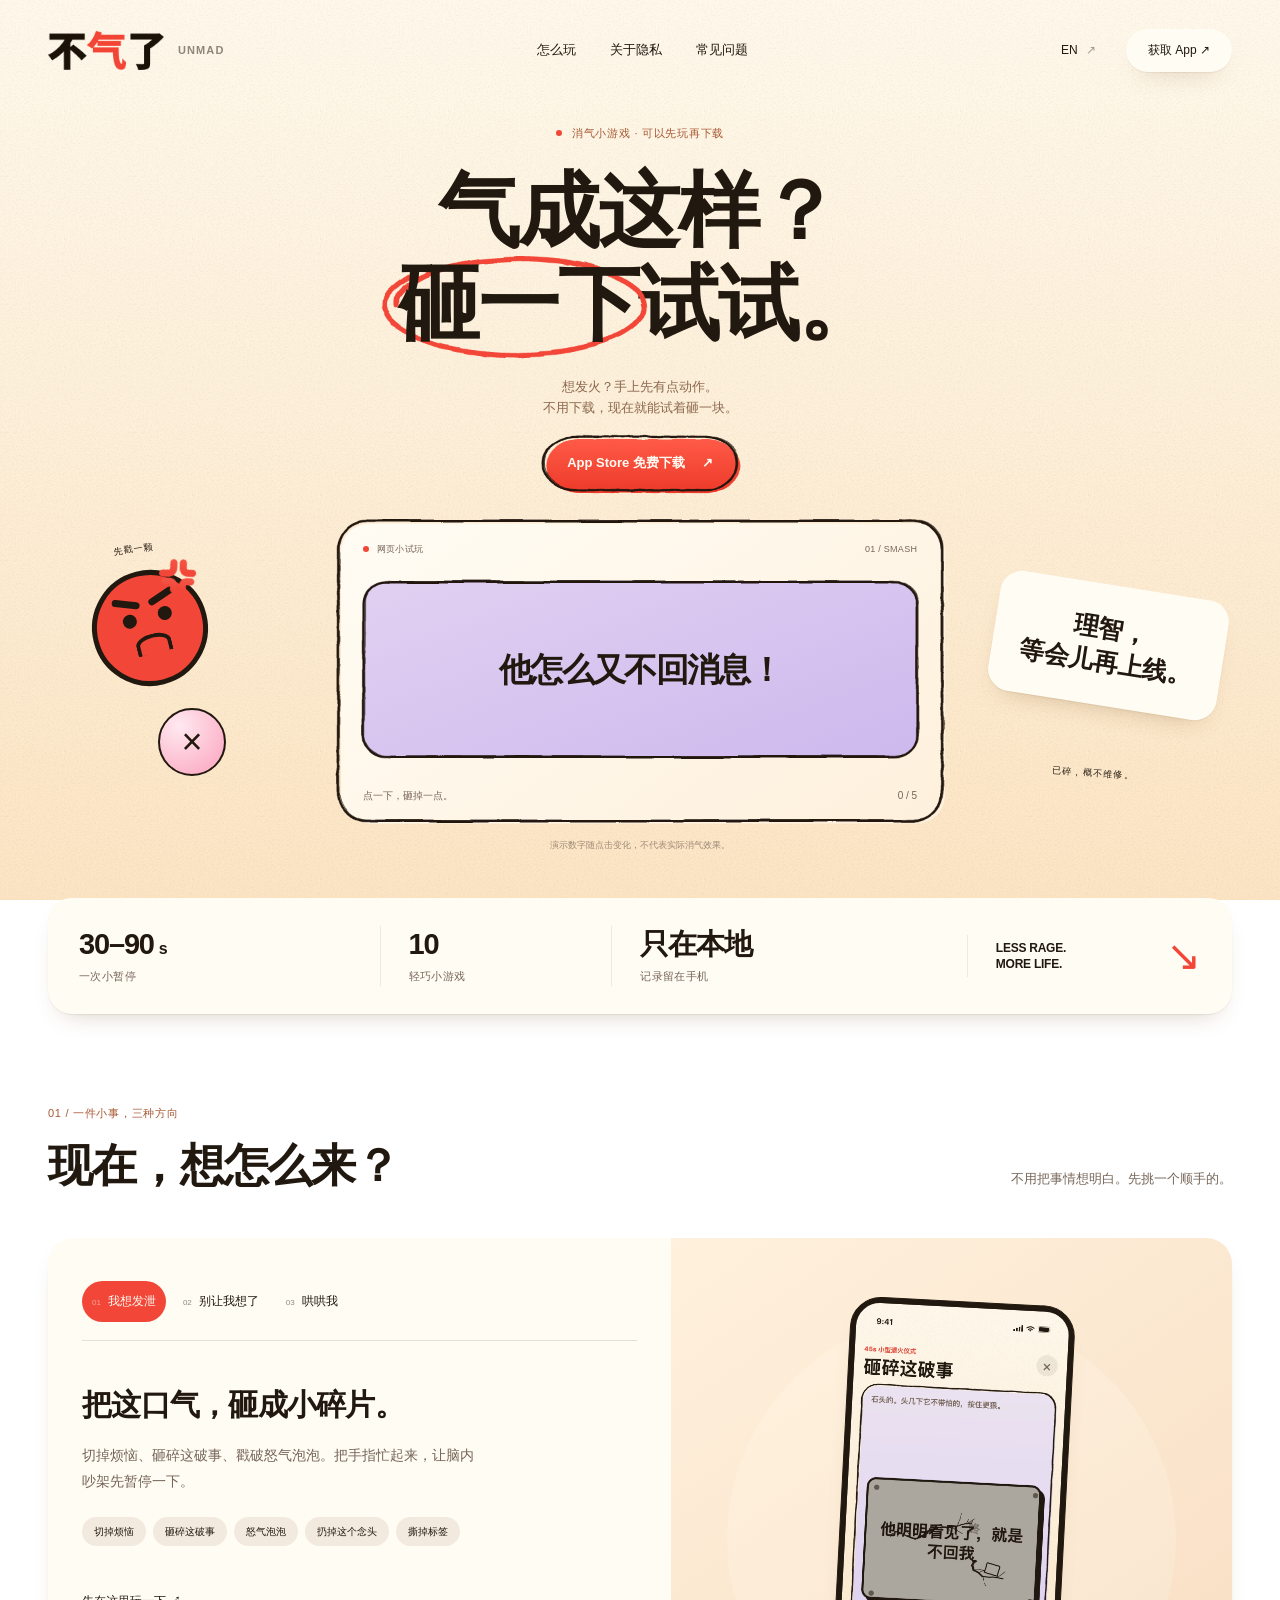
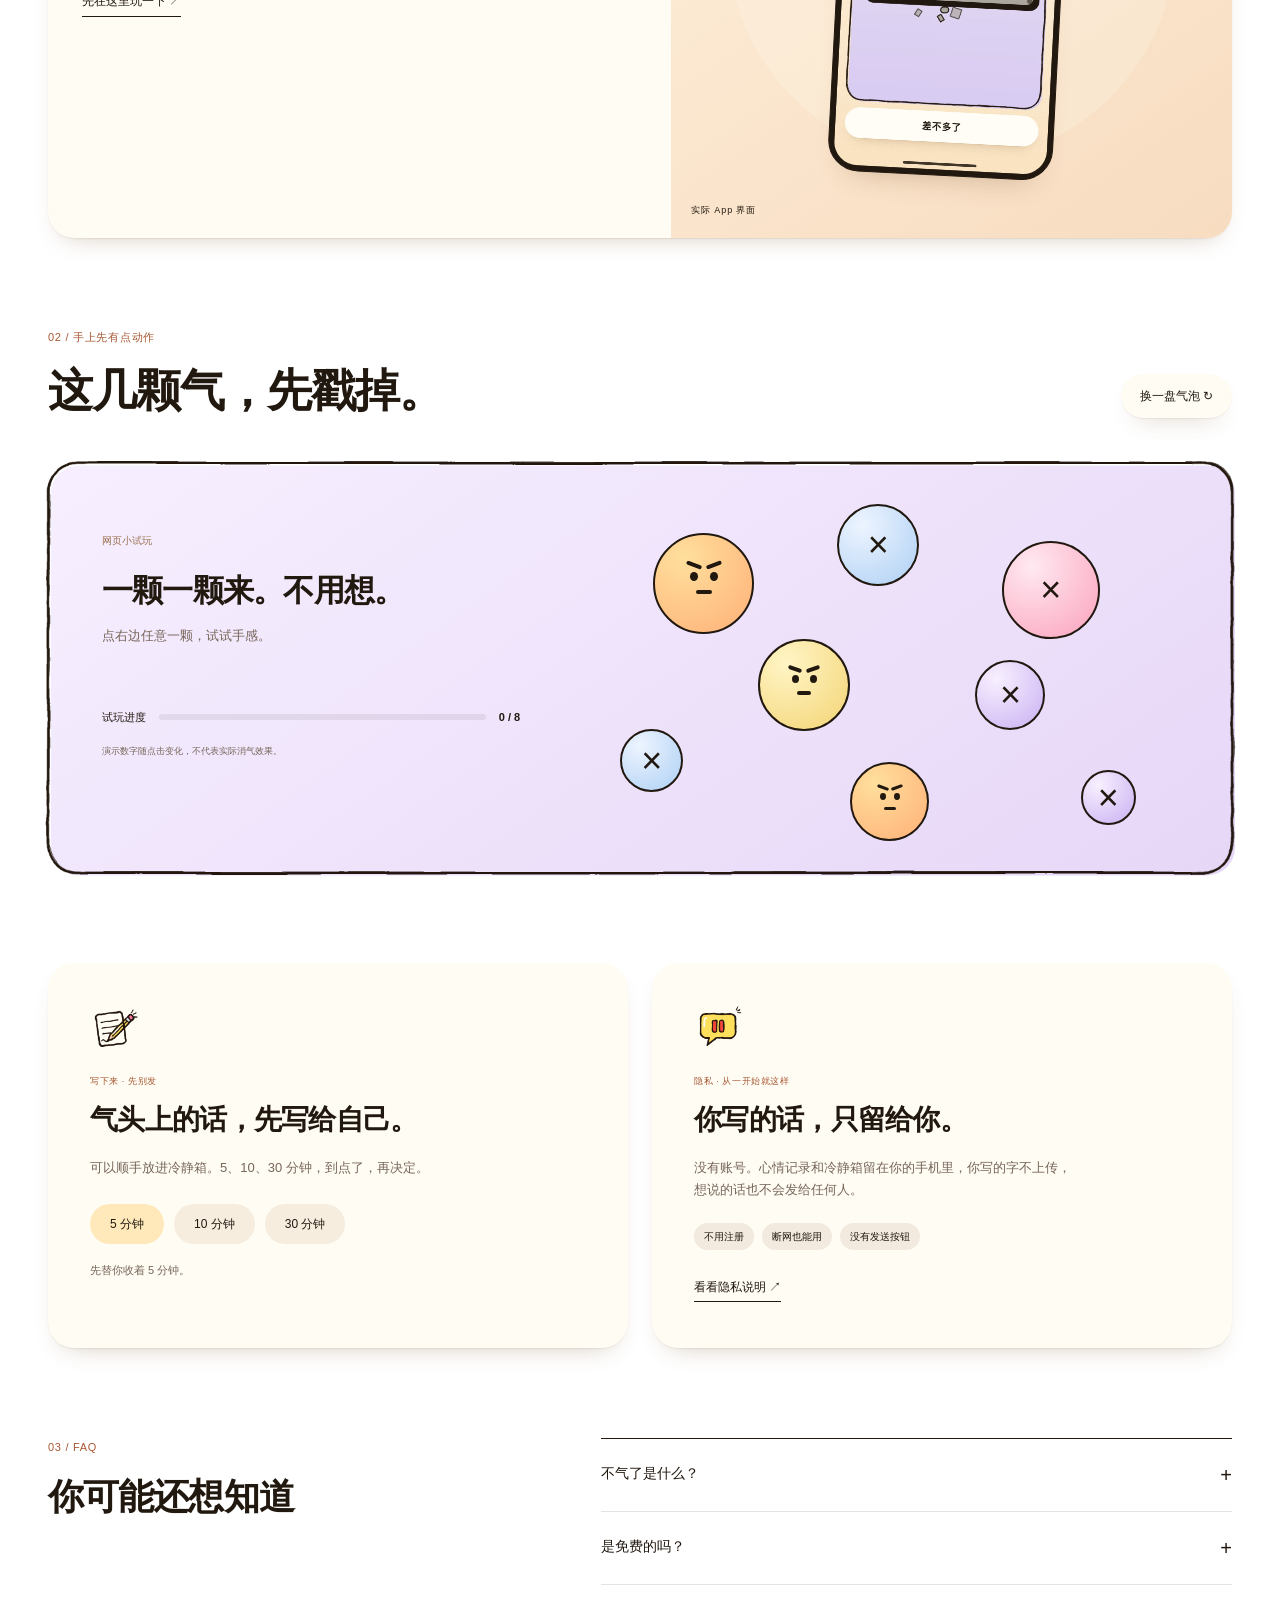
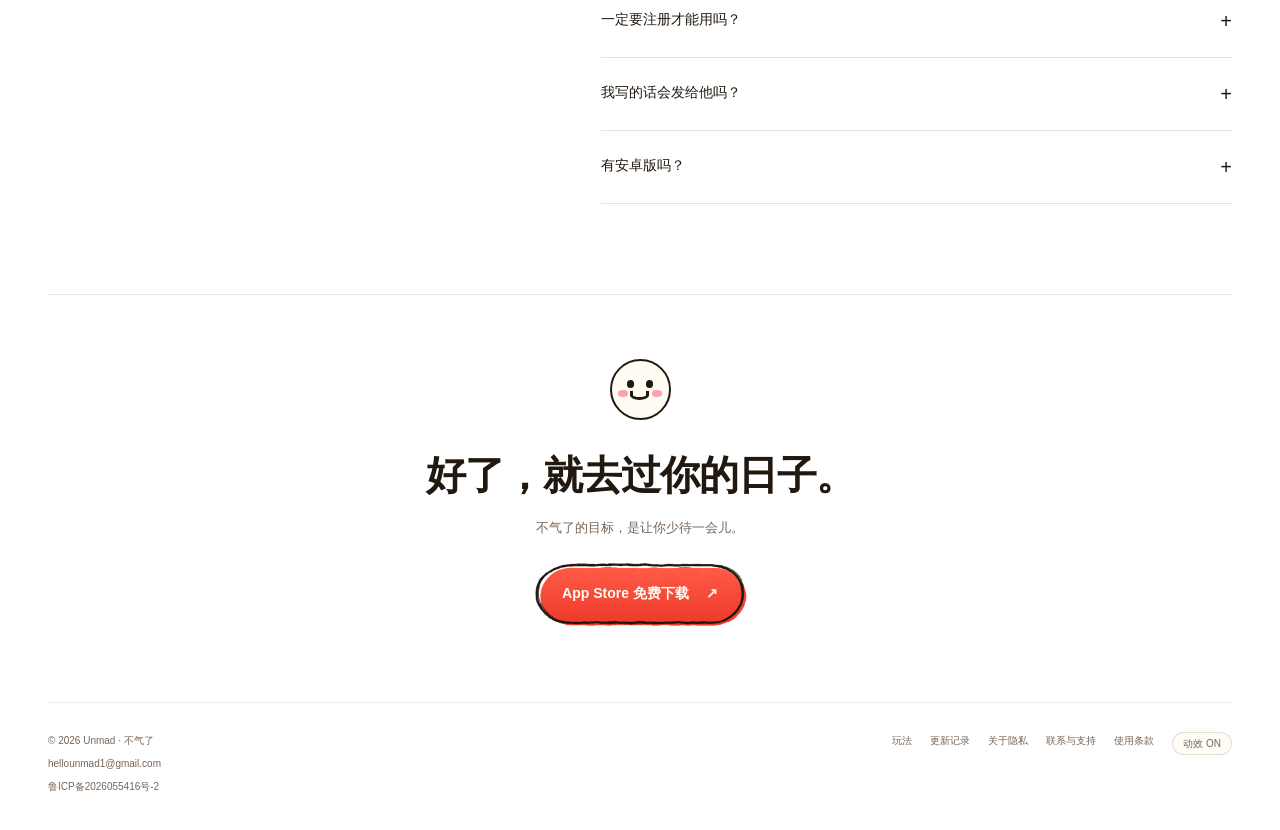
==== commit 0694a126: "Add a games page and a changelog, and get the copy ready for 1.2.0 1.2.0 will point at unmad.cn, so " ====
--- a/index.html
+++ b/index.html
@@ -1,5 +1,5 @@
 <!doctype html>
-<html lang="zh-Hans" data-skin="ink" data-site="production" data-asset-base="assets/playground/" data-release="5204759b17ed">
+<html lang="zh-Hans" data-skin="ink" data-site="production" data-asset-base="assets/playground/" data-release="c25950c9643c">
 <head>
 <meta charset="utf-8">
 <meta name="viewport" content="width=device-width,initial-scale=1">
@@ -24,25 +24,25 @@
 <meta property="og:locale" content="zh_CN">
 <meta property="og:locale:alternate" content="en_US">
 <meta name="twitter:card" content="summary_large_image">
-<script type="application/ld+json">{"@context":"https://schema.org","@graph":[{"@type":"MobileApplication","@id":"https://unmad.cn/#app","name":"Unmad","alternateName":"不气了","description":"不气了是一款免费的 iPhone 消气 App。吵完架、气头上，砸碎这破事、戳破怒气泡泡，玩一个 30 到 90 秒的发泄解压小游戏，或把气头上的话先写下来。不用注册，无广告，记录留在手机。","operatingSystem":"iOS 15.1 or later","applicationCategory":"HealthApplication","inLanguage":["en","zh-Hans"],"url":"https://unmad.cn/","installUrl":"https://apps.apple.com/cn/app/id6809241933","downloadUrl":"https://apps.apple.com/cn/app/id6809241933","image":"https://unmad.cn/assets/og.png","offers":{"@type":"Offer","price":"0","priceCurrency":"CNY"},"author":{"@type":"Person","name":"Yuan Zhao"}},{"@type":"WebSite","@id":"https://unmad.cn/#website","name":"不气了 Unmad","alternateName":"Unmad","url":"https://unmad.cn/","inLanguage":["zh-Hans","en"]},{"@type":"FAQPage","@id":"https://unmad.cn/#faq","mainEntity":[{"@type":"Question","name":"不气了是什么？","acceptedAnswer":{"@type":"Answer","text":"一款免费的 iPhone 消气 App。吵完架、气头上，玩一个 30 到 90 秒的发泄解压小游戏，或者把想说的话先写下来，先别发。"}},{"@type":"Question","name":"是免费的吗？","acceptedAnswer":{"@type":"Answer","text":"核心功能免费使用，无广告、无订阅。"}},{"@type":"Question","name":"一定要注册才能用吗？","acceptedAnswer":{"@type":"Answer","text":"不用。没有账号，也不需要联网，打开就能用。"}},{"@type":"Question","name":"我写的话会发给他吗？","acceptedAnswer":{"@type":"Answer","text":"不会。不气了没有发送功能，冷静箱到点也只会把这段话再拿给你看。"}},{"@type":"Question","name":"有安卓版吗？","acceptedAnswer":{"@type":"Answer","text":"目前是 iPhone App。中英文都可以在 App 内切换。"}}]}]}</script>
-<link rel="stylesheet" href="assets/playground/base.css?v=5204759b17ed">
-<link rel="stylesheet" href="assets/playground/ink.css?v=5204759b17ed">
-<script src="assets/playground/playground.js?v=5204759b17ed" defer></script>
+<script type="application/ld+json">{"@context":"https://schema.org","@graph":[{"@type":"MobileApplication","@id":"https://unmad.cn/#app","name":"Unmad","alternateName":"不气了","description":"不气了是一款免费的 iPhone 消气 App。吵完架、气头上，砸碎这破事、戳破怒气泡泡，玩一个 30 到 90 秒的发泄解压小游戏，或把气头上的话先写下来。不用注册，无广告，记录留在手机。","operatingSystem":"iOS 15.1 or later","applicationCategory":"HealthApplication","inLanguage":["en","zh-Hans"],"url":"https://unmad.cn/","installUrl":"https://apps.apple.com/cn/app/id6809241933","downloadUrl":"https://apps.apple.com/cn/app/id6809241933","image":"https://unmad.cn/assets/og.png","offers":{"@type":"Offer","price":"0","priceCurrency":"CNY"},"author":{"@type":"Person","name":"Yuan Zhao"}},{"@type":"WebSite","@id":"https://unmad.cn/#website","name":"不气了 Unmad","alternateName":"Unmad","url":"https://unmad.cn/","inLanguage":["zh-Hans","en"]},{"@type":"FAQPage","@id":"https://unmad.cn/#faq","mainEntity":[{"@type":"Question","name":"不气了是什么？","acceptedAnswer":{"@type":"Answer","text":"一款免费的 iPhone 消气 App。吵完架、气头上，玩一个 30 到 90 秒的发泄解压小游戏，或者把想说的话先写下来，先别发。"}},{"@type":"Question","name":"是免费的吗？","acceptedAnswer":{"@type":"Answer","text":"核心功能免费使用，无广告、无订阅。"}},{"@type":"Question","name":"一定要注册才能用吗？","acceptedAnswer":{"@type":"Answer","text":"不用。没有账号，打开就能用，断网也能玩。"}},{"@type":"Question","name":"我写的话会发给他吗？","acceptedAnswer":{"@type":"Answer","text":"不会。不气了没有发送功能，冷静箱到点也只会把这段话再拿给你看。"}},{"@type":"Question","name":"有安卓版吗？","acceptedAnswer":{"@type":"Answer","text":"目前是 iPhone App。中英文都可以在 App 内切换。"}}]}]}</script>
+<link rel="stylesheet" href="assets/playground/base.css?v=c25950c9643c">
+<link rel="stylesheet" href="assets/playground/ink.css?v=c25950c9643c">
+<script src="assets/playground/playground.js?v=c25950c9643c" defer></script>
 </head>
 <body class="play chinese app-ink published">
 <div id="app">
 
-    <header class="site-header wrap"><a class="brand" href="#top"><img src="assets/playground/wordmark.png?v=5204759b17ed" alt="不气了"><span>UNMAD</span></a><nav aria-label="网站导航"><a href="#how">怎么玩</a><a href="#privacy">关于隐私</a><a href="#faq">常见问题</a></nav><div class="header-actions"><a class="language" href="en/" hreflang="en" lang="en">EN <span>↗</span></a><a class="nav-download" href="https://apps.apple.com/cn/app/id6809241933" target="_blank" rel="noopener">获取 App ↗</a></div></header>
+    <header class="site-header wrap"><a class="brand" href="#top"><img src="assets/playground/wordmark.png?v=c25950c9643c" alt="不气了"><span>UNMAD</span></a><nav aria-label="网站导航"><a href="#how">怎么玩</a><a href="#privacy">关于隐私</a><a href="#faq">常见问题</a></nav><div class="header-actions"><a class="language" href="en/" hreflang="en" lang="en">EN <span>↗</span></a><a class="nav-download" href="https://apps.apple.com/cn/app/id6809241933" target="_blank" rel="noopener">获取 App ↗</a></div></header>
     <main id="top"><section class="hero hero-play wrap"><div class="hero-copy"><p class="eyebrow"><span class="live-dot"></span>消气小游戏 · 可以先玩再下载</p><h1>气成这样？<br><span class="marker-word wide">砸一下</span>试试。</h1><p class="intro">想发火？手上先有点动作。<br>不用下载，现在就能试着砸一块。</p><div class="hero-actions"><a class="button primary " href="https://apps.apple.com/cn/app/id6809241933" target="_blank" rel="noopener"><span class="apple" aria-hidden="true">●</span>App Store 免费下载<span aria-hidden="true">↗</span></a><a class="try-link" href="#try">先在这里玩一下 <span>↓</span></a></div><p class="micro">免费使用 · 无广告 · 不用注册</p></div><div class="play-scene"><div class="play-side left-side"><span class="orbit-caption">先戳一颗</span><span class="face mad" aria-hidden="true"><i class="brow left"></i><i class="brow right"></i><i class="eye left"></i><i class="eye right"></i><i class="mouth"></i><i class="cheek left"></i><i class="cheek right"></i></span><span class="orbit-star">✳</span><button class="play-bubble rage-bubble b-2" aria-label="戳掉旁边的气泡">×</button></div><div class="smash-game" data-game="smash"><div class="game-top"><span><i class="live-dot"></i>网页小试玩</span><span>01 / SMASH</span></div><div class="smash-wrap"><button class="smash-slab" aria-label="砸这块板子"><span class="bolt bolt1"></span><span class="bolt bolt2"></span><span class="bolt bolt3"></span><span class="bolt bolt4"></span><strong>他怎么又不回消息！</strong><span class="cracks"></span></button><div class="smash-result" hidden=""><span class="face smile" aria-hidden="true"><i class="brow left"></i><i class="brow right"></i><i class="eye left"></i><i class="eye right"></i><i class="mouth"></i><i class="cheek left"></i><i class="cheek right"></i></span><strong>已碎，概不维修。</strong><button class="reset-game">再来一块 ↻</button></div></div><div class="game-footer"><span class="smash-hint">点一下，砸掉一点。</span><span class="hit-count">0 / 5</span></div></div><div class="play-side right-side"><span class="small-sticker">理智，<br>等会儿再上线。</span><span class="orbit-caption lower">已碎，概不维修。</span><span class="orbit-star">✦</span></div></div><p class="demo-disclaimer">演示数字随点击变化，不代表实际消气效果。</p></section>
-    <div class="facts wrap"><div><strong>30–90<span>s</span></strong><p>一次小暂停</p></div><div><strong>9</strong><p>轻巧小游戏</p></div><div><strong>只在本地</strong><p>记录留在手机</p></div><div class="facts-caption"><span>LESS RAGE.<br>MORE LIFE.</span><i>↘</i></div></div>
+    <div class="facts wrap"><div><strong>30–90<span>s</span></strong><p>一次小暂停</p></div><div><strong>10</strong><p>轻巧小游戏</p></div><div><strong>只在本地</strong><p>记录留在手机</p></div><div class="facts-caption"><span>LESS RAGE.<br>MORE LIFE.</span><i>↘</i></div></div>
     <section id="how" class="feature-section wrap section"><div class="section-head"><div><p class="eyebrow">01 / 一件小事，三种方向</p><h2>现在，想怎么来？</h2></div><p>不用把事情想明白。先挑一个顺手的。</p></div>
-      <div class="feature-layout"><div class="feature-copy"><div class="mode-tabs" role="tablist" aria-label="消气方向"><button id="mode-0" role="tab" aria-controls="mode-panel" aria-selected="true" tabindex="0" data-mode="0"><span>01</span>我想发泄<i>↗</i></button><button id="mode-1" role="tab" aria-controls="mode-panel" aria-selected="false" tabindex="-1" data-mode="1"><span>02</span>别让我想了<i>↗</i></button><button id="mode-2" role="tab" aria-controls="mode-panel" aria-selected="false" tabindex="-1" data-mode="2"><span>03</span>哄哄我<i>↗</i></button></div><div id="mode-panel" role="tabpanel" aria-labelledby="mode-0" tabindex="0"><h3 id="mode-title">把这口气，砸成小碎片。</h3><p id="mode-body">切掉烦恼、砸碎这破事、戳破怒气泡泡。把手指忙起来，让脑内吵架先暂停一下。</p><div id="mode-list" class="activity-pills"><span>切掉烦恼</span><span>砸碎这破事</span><span>怒气泡泡</span><span>扔掉这个念头</span></div></div><a class="text-link" href="#try">先在这里玩一下 ↗</a></div><div class="feature-art"><div class="feature-shape"></div><div class="phone feature-phone"><img src="assets/playground/live/smash-zh.webp?v=5204759b17ed" loading="lazy" width="402" height="874" alt="不气了 App 实际界面"></div><span class="feature-label">实际 App 界面</span></div></div>
+      <div class="feature-layout"><div class="feature-copy"><div class="mode-tabs" role="tablist" aria-label="消气方向"><button id="mode-0" role="tab" aria-controls="mode-panel" aria-selected="true" tabindex="0" data-mode="0"><span>01</span>我想发泄<i>↗</i></button><button id="mode-1" role="tab" aria-controls="mode-panel" aria-selected="false" tabindex="-1" data-mode="1"><span>02</span>别让我想了<i>↗</i></button><button id="mode-2" role="tab" aria-controls="mode-panel" aria-selected="false" tabindex="-1" data-mode="2"><span>03</span>哄哄我<i>↗</i></button></div><div id="mode-panel" role="tabpanel" aria-labelledby="mode-0" tabindex="0"><h3 id="mode-title">把这口气，砸成小碎片。</h3><p id="mode-body">切掉烦恼、砸碎这破事、戳破怒气泡泡。把手指忙起来，让脑内吵架先暂停一下。</p><div id="mode-list" class="activity-pills"><span>切掉烦恼</span><span>砸碎这破事</span><span>怒气泡泡</span><span>扔掉这个念头</span><span>撕掉标签</span></div></div><a class="text-link" href="#try">先在这里玩一下 ↗</a></div><div class="feature-art"><div class="feature-shape"></div><div class="phone feature-phone"><img src="assets/playground/live/smash-zh.webp?v=c25950c9643c" loading="lazy" width="402" height="874" alt="不气了 App 实际界面"></div><span class="feature-label">实际 App 界面</span></div></div>
     </section>
     <section id="try" class="try-section wrap section"><div class="section-head"><div><p class="eyebrow">02 / 手上先有点动作</p><h2>这几颗气，先戳掉。</h2></div><button id="refill" class="outline-button">换一盘气泡 ↻</button></div><div class="bubble-demo"><div class="bubble-copy"><span class="pill-label">网页小试玩</span><h3>一颗一颗来。不用想。</h3><p class="bubble-response" aria-live="polite">点右边任意一颗，试试手感。</p><div class="demo-score"><span>试玩进度</span><div class="progress"><i style="width:0%"></i></div><b class="score-value">0 / 8</b></div><p class="demo-disclaimer">演示数字随点击变化，不代表实际消气效果。</p></div><div class="bubble-field"><button class="rage-bubble b-0" aria-label="戳掉怒气 1"><span class="face mad" aria-hidden="true"><i class="brow left"></i><i class="brow right"></i><i class="eye left"></i><i class="eye right"></i><i class="mouth"></i><i class="cheek left"></i><i class="cheek right"></i></span></button><button class="rage-bubble b-1" aria-label="戳掉怒气 2"><span>×</span></button><button class="rage-bubble b-2" aria-label="戳掉怒气 3"><span>×</span></button><button class="rage-bubble b-3" aria-label="戳掉怒气 4"><span class="face mad" aria-hidden="true"><i class="brow left"></i><i class="brow right"></i><i class="eye left"></i><i class="eye right"></i><i class="mouth"></i><i class="cheek left"></i><i class="cheek right"></i></span></button><button class="rage-bubble b-4" aria-label="戳掉怒气 5"><span>×</span></button><button class="rage-bubble b-5" aria-label="戳掉怒气 6"><span>×</span></button><button class="rage-bubble b-6" aria-label="戳掉怒气 7"><span class="face mad" aria-hidden="true"><i class="brow left"></i><i class="brow right"></i><i class="eye left"></i><i class="eye right"></i><i class="mouth"></i><i class="cheek left"></i><i class="cheek right"></i></span></button><button class="rage-bubble b-7" aria-label="戳掉怒气 8"><span>×</span></button></div></div></section>
-    <section class="small-features wrap section"><article class="note-card"><div class="small-icon">✎</div><p class="eyebrow">写下来 · 先别发</p><h3>气头上的话，先写给自己。</h3><p>可以顺手放进冷静箱。5、10、30 分钟，到点了，再决定。</p><div class="timer-options" role="group" aria-label="冷静时间演示"><button data-minutes="5" aria-pressed="true">5 分钟</button><button data-minutes="10" aria-pressed="false">10 分钟</button><button data-minutes="30" aria-pressed="false">30 分钟</button></div><div class="timer-message" aria-live="polite">先替你收着 5 分钟。</div></article><article class="privacy-card" id="privacy"><div class="small-icon">⌑</div><p class="eyebrow">隐私 · 从一开始就这样</p><h3>你写的话，只留给你。</h3><p>没有账号，不需要联网。心情记录和冷静箱留在你的手机里，想说的话也不会发给任何人。</p><div class="privacy-tags"><span>不用注册</span><span>不用联网</span><span>没有发送按钮</span></div><a class="text-link" href="privacy.html" target="_blank" rel="noopener">看看隐私说明 ↗</a></article></section>
-    <section class="faq-section wrap section" id="faq"><div><p class="eyebrow">03 / FAQ</p><h2>你可能还想知道</h2></div><div class="faq-items"><details><summary>不气了是什么？<span>+</span></summary><p>一款免费的 iPhone 消气 App。吵完架、气头上，玩一个 30 到 90 秒的发泄解压小游戏，或者把想说的话先写下来，先别发。</p></details><details><summary>是免费的吗？<span>+</span></summary><p>核心功能免费使用，无广告、无订阅。</p></details><details><summary>一定要注册才能用吗？<span>+</span></summary><p>不用。没有账号，也不需要联网，打开就能用。</p></details><details><summary>我写的话会发给他吗？<span>+</span></summary><p>不会。不气了没有发送功能，冷静箱到点也只会把这段话再拿给你看。</p></details><details><summary>有安卓版吗？<span>+</span></summary><p>目前是 iPhone App。中英文都可以在 App 内切换。</p></details></div></section>
+    <section class="small-features wrap section"><article class="note-card"><div class="small-icon">✎</div><p class="eyebrow">写下来 · 先别发</p><h3>气头上的话，先写给自己。</h3><p>可以顺手放进冷静箱。5、10、30 分钟，到点了，再决定。</p><div class="timer-options" role="group" aria-label="冷静时间演示"><button data-minutes="5" aria-pressed="true">5 分钟</button><button data-minutes="10" aria-pressed="false">10 分钟</button><button data-minutes="30" aria-pressed="false">30 分钟</button></div><div class="timer-message" aria-live="polite">先替你收着 5 分钟。</div></article><article class="privacy-card" id="privacy"><div class="small-icon">⌑</div><p class="eyebrow">隐私 · 从一开始就这样</p><h3>你写的话，只留给你。</h3><p>没有账号。心情记录和冷静箱留在你的手机里，你写的字不上传，想说的话也不会发给任何人。</p><div class="privacy-tags"><span>不用注册</span><span>断网也能用</span><span>没有发送按钮</span></div><a class="text-link" href="privacy.html" target="_blank" rel="noopener">看看隐私说明 ↗</a></article></section>
+    <section class="faq-section wrap section" id="faq"><div><p class="eyebrow">03 / FAQ</p><h2>你可能还想知道</h2></div><div class="faq-items"><details><summary>不气了是什么？<span>+</span></summary><p>一款免费的 iPhone 消气 App。吵完架、气头上，玩一个 30 到 90 秒的发泄解压小游戏，或者把想说的话先写下来，先别发。</p></details><details><summary>是免费的吗？<span>+</span></summary><p>核心功能免费使用，无广告、无订阅。</p></details><details><summary>一定要注册才能用吗？<span>+</span></summary><p>不用。没有账号，打开就能用，断网也能玩。</p></details><details><summary>我写的话会发给他吗？<span>+</span></summary><p>不会。不气了没有发送功能，冷静箱到点也只会把这段话再拿给你看。</p></details><details><summary>有安卓版吗？<span>+</span></summary><p>目前是 iPhone App。中英文都可以在 App 内切换。</p></details></div></section>
     <section class="closing wrap section"><span class="face smile" aria-hidden="true"><i class="brow left"></i><i class="brow right"></i><i class="eye left"></i><i class="eye right"></i><i class="mouth"></i><i class="cheek left"></i><i class="cheek right"></i></span><h2>好了，就去过你的日子。</h2><p>不气了的目标，是让你少待一会儿。</p><a class="button primary " href="https://apps.apple.com/cn/app/id6809241933" target="_blank" rel="noopener"><span class="apple" aria-hidden="true">●</span>App Store 免费下载<span aria-hidden="true">↗</span></a></section>
-    </main><footer class="wrap"><div class="footer-brand"><span>© 2026 Unmad · 不气了</span><p><a href="mailto:hellounmad1@gmail.com">hellounmad1@gmail.com</a></p><p class="beian"><a href="https://beian.miit.gov.cn" target="_blank" rel="noopener">鲁ICP备2026055416号-2</a></p></div><div class="footer-links"><a href="privacy.html" target="_blank" rel="noopener">关于隐私</a><a href="support.html" target="_blank" rel="noopener">联系与支持</a><a href="terms.html">使用条款</a><button id="motion" type="button" aria-pressed="true">动效 ON</button></div></footer><div id="toast" role="status"></div></div>
+    </main><footer class="wrap"><div class="footer-brand"><span>© 2026 Unmad · 不气了</span><p><a href="mailto:hellounmad1@gmail.com">hellounmad1@gmail.com</a></p><p class="beian"><a href="https://beian.miit.gov.cn" target="_blank" rel="noopener">鲁ICP备2026055416号-2</a></p></div><div class="footer-links"><a href="features.html">玩法</a><a href="changelog.html">更新记录</a><a href="privacy.html" target="_blank" rel="noopener">关于隐私</a><a href="support.html" target="_blank" rel="noopener">联系与支持</a><a href="terms.html">使用条款</a><button id="motion" type="button" aria-pressed="true">动效 ON</button></div></footer><div id="toast" role="status"></div></div>
 <noscript><p class="published-noscript">开启 JavaScript 即可试玩。你仍可阅读介绍，或下载 App。</p></noscript>
 </body>
 </html>
--- a/assets/playground/ink.css
+++ b/assets/playground/ink.css
@@ -1,37 +1,37 @@
 /* Uses the actual App paper, marker and reconstructed nine-slice ink assets. */
 body.app-ink{background:linear-gradient(180deg,#fff9ec,#fce5c4);background-attachment:fixed;--line:rgba(33,24,15,.12);--soft-shadow:0 1px 1px rgba(110,70,30,.08),0 12px 26px -16px rgba(110,70,30,.38)}
-body.app-ink:before{content:"";position:fixed;inset:0;background:url('ink/paper-grain-girl.png?v=5204759b17ed') 0 0/128px 128px;opacity:.35;pointer-events:none;z-index:0}
+body.app-ink:before{content:"";position:fixed;inset:0;background:url('ink/paper-grain-girl.png?v=c25950c9643c') 0 0/128px 128px;opacity:.35;pointer-events:none;z-index:0}
 .app-ink #app{position:relative;z-index:1}.app-ink .proposal-bar{background:#21180f0a;color:var(--muted)}.app-ink .proposal-bar button{border-color:#21180f22}.app-ink .proposal-bar>a{color:var(--ink)}
 .app-ink .site-header{border-bottom:0}.app-ink .brand strong{font-size:31px;font-weight:750;letter-spacing:-.03em}.app-ink .brand .brand-red{color:var(--red);font-size:inherit;margin:0;vertical-align:baseline}.app-ink .brand>span{border:0;padding-left:0;opacity:.5;font-weight:700;letter-spacing:.1em}.app-ink .site-header nav{font-weight:500}.app-ink .nav-download{color:var(--ink);background:var(--paper);box-shadow:var(--soft-shadow);padding:11px 22px}.app-ink .nav-download:hover{background:#fff2dd}.app-ink .language{padding:10px 0}
-.app-ink h1,.app-ink h2,.app-ink h3{letter-spacing:-.025em}.app-ink h1{font-weight:600}.app-ink.english h1{font-weight:700;letter-spacing:-.04em}.app-ink .marker-word{position:relative;white-space:nowrap;display:inline-block;z-index:1}.app-ink .marker-word:after{content:"";position:absolute;inset:-.72em -.76em;background:url('ink/mark-circle.png?v=5204759b17ed') center/100% 100% no-repeat;pointer-events:none;z-index:-1}.app-ink .marker-word.wide:after{background-image:url('ink/mark-circle-wide.png?v=5204759b17ed');inset:-.65em -.6em}
+.app-ink h1,.app-ink h2,.app-ink h3{letter-spacing:-.025em}.app-ink h1{font-weight:600}.app-ink.english h1{font-weight:700;letter-spacing:-.04em}.app-ink .marker-word{position:relative;white-space:nowrap;display:inline-block;z-index:1}.app-ink .marker-word:after{content:"";position:absolute;inset:-.72em -.76em;background:url('ink/mark-circle.png?v=c25950c9643c') center/100% 100% no-repeat;pointer-events:none;z-index:-1}.app-ink .marker-word.wide:after{background-image:url('ink/mark-circle-wide.png?v=c25950c9643c');inset:-.65em -.6em}
 .app-ink .eyebrow{letter-spacing:.065em;font-weight:500;color:#a75832}.app-ink .intro{color:#8b674e;font-weight:400}.app-ink .button.primary{position:relative;isolation:isolate;border:0;background:transparent;box-shadow:none!important;min-height:56px;padding:15px 25px;font-weight:600;font-size:14px;border-radius:28px;gap:17px;transition:transform .2s var(--ease)}
 .app-ink .button.primary:before,.app-ink .button.primary:after{content:"";position:absolute;inset:-8px;border:0 solid transparent;border-inline-width:48px;pointer-events:none;z-index:-1;border-image-slice:0 144 fill;border-image-width:0 48px;border-image-repeat:stretch}
-.app-ink .button.primary:before{border-image-source:url('ink/pill-fill-girl.png?v=5204759b17ed');transform:translate(3px,2.5px);transition:transform .15s}
-.app-ink .button.primary:after{border-image-source:url('ink/pill-line.png?v=5204759b17ed')}
+.app-ink .button.primary:before{border-image-source:url('ink/pill-fill-girl.png?v=c25950c9643c');transform:translate(3px,2.5px);transition:transform .15s}
+.app-ink .button.primary:after{border-image-source:url('ink/pill-line.png?v=c25950c9643c')}
 .app-ink .button.primary:hover{transform:translateY(-2px)}.app-ink .button.primary:active{transform:scale(.97)}.app-ink .button.primary:active:before{transform:translate(0,0)}.app-ink .try-link{border:0;background:var(--paper);border-radius:100px;box-shadow:var(--soft-shadow);padding:15px 21px;font-weight:500}.app-ink .micro{font-size:11px;letter-spacing:0}.app-ink .phone{box-shadow:0 18px 30px -20px #6e461e55;background:#21180f;border-width:1.5px;padding:5px;border-radius:31px}.app-ink .phone img{border-radius:24px}.app-ink .outline-button{border:0;background:var(--paper);box-shadow:var(--soft-shadow);padding:12px 19px}.app-ink .outline-button:hover{background:#fff5e6}
 /* A: one orange ink hero + its red button; everything around it is lighter. */
 .app-ink .hero-editorial{min-height:673px;padding-top:24px;padding-bottom:32px;grid-template-columns:1.12fr 1fr;gap:50px}.app-ink .hero-editorial .hero-copy{padding:0}.ink-hero-message{position:relative;padding:34px 32px 32px;isolation:isolate;margin:0 0 32px;border-radius:28px}
 .ink-hero-message:before{content:"";position:absolute;inset:0;border-radius:28px;background:linear-gradient(180deg,#ffddb8,#ffc690);transform:translate(3px,2.5px);z-index:-2}
-.ink-hero-message:after{content:"";position:absolute;inset:-8px;border:48px solid transparent;border-image:url('ink/hero-line.png?v=5204759b17ed') 144 /48px stretch;pointer-events:none;z-index:-1}
+.ink-hero-message:after{content:"";position:absolute;inset:-8px;border:48px solid transparent;border-image:url('ink/hero-line.png?v=c25950c9643c') 144 /48px stretch;pointer-events:none;z-index:-1}
 .ink-hero-message>.eyebrow{font-size:11px;margin-bottom:28px;color:#b04e27}.ink-hero-message h1{font-size:69px;line-height:1.2;color:var(--ink);margin:0}.ink-hero-message .intro{font-size:14px;margin:25px 0 0;color:#8b5634;line-height:1.8}
 .app-ink.english .ink-hero-message h1{font-size:57px;line-height:1.1}.app-ink.english .ink-hero-message .intro{font-size:14px}.app-ink .hero-editorial .hero-actions{gap:17px;padding-left:4px}.app-ink .hero-editorial .micro{padding-left:4px;margin-top:19px}
 .app-ink .editorial-scene{height:607px}.app-ink .scene-orbit{background:linear-gradient(150deg,#fffcf4bb,#f4ddbf77);width:440px;height:460px;left:29px;top:67px;border:0;border-radius:42% 47% 40% 52%;transform:rotate(-8deg)}.app-ink .scene-orbit:before{display:none}.app-ink .hero-phone{width:238px;left:113px;top:34px;transform:translate(var(--px),var(--py)) rotate(-4deg)}
 .app-ink .scene-spark,.app-ink .vertical-note{display:none}.app-ink .floating-note{background:var(--paper);border:0;box-shadow:var(--soft-shadow);left:-2px;top:148px;padding:16px 18px;gap:12px;border-radius:19px;animation:none;transform:rotate(-6deg)}.app-ink .floating-note strong{font-weight:600;font-size:19px}.app-ink .floating-note .face.mad{background:var(--red);border-color:var(--ink);border-width:3px}.app-ink .floating-note .face.mad .mouth{background:transparent;border:3px solid var(--ink);border-bottom:0;border-radius:50% 50% 0 0;height:19%;left:33.3%;top:56%;width:33.3%}
-.app-ink .float-bubble{box-shadow:none;border:0;background:transparent!important;width:73px!important;height:73px!important;font-size:0!important;right:0;top:273px!important}.app-ink .float-bubble:before{content:"";position:absolute;inset:0;background:url('ink/ink-bubbles.png?v=5204759b17ed') center/contain no-repeat}.app-ink .little-receipt{border:0;box-shadow:var(--soft-shadow);clip-path:none;border-radius:19px;right:-4px;bottom:26px;transform:rotate(4deg);width:238px;padding:21px 23px}.app-ink .little-receipt strong{font-weight:600;font-size:16px}.app-ink .receipt-dashes{border-top-style:solid}.app-ink .little-receipt small{font-size:10px}
+.app-ink .float-bubble{box-shadow:none;border:0;background:transparent!important;width:73px!important;height:73px!important;font-size:0!important;right:0;top:273px!important}.app-ink .float-bubble:before{content:"";position:absolute;inset:0;background:url('ink/ink-bubbles.png?v=c25950c9643c') center/contain no-repeat}.app-ink .little-receipt{border:0;box-shadow:var(--soft-shadow);clip-path:none;border-radius:19px;right:-4px;bottom:26px;transform:rotate(4deg);width:238px;padding:21px 23px}.app-ink .little-receipt strong{font-weight:600;font-size:16px}.app-ink .receipt-dashes{border-top-style:solid}.app-ink .little-receipt small{font-size:10px}
 /* White auxiliary cards mirror the app's grouped rows, without ink around each one. */
-.app-ink .facts{border:0;background:var(--paper);border-radius:24px;padding:28px 31px;box-shadow:var(--soft-shadow);gap:25px}.app-ink .facts>div+div{border-color:#21180f14;padding-left:28px}.app-ink .facts strong{font-size:31px;font-weight:600}.app-ink .facts strong span{font-size:16px}.app-ink .facts-caption i{color:var(--red);font-size:42px}.app-ink .facts-caption span{font-size:12px}.app-ink .feature-layout{border:0;box-shadow:var(--soft-shadow);border-radius:26px}.app-ink .feature-art{background:linear-gradient(145deg,#fff1dd,#f7dcc0);min-height:580px}.app-ink .feature-art[data-mode="1"]{background:linear-gradient(145deg,#eeeffa,#dde2f5)}.app-ink .feature-art[data-mode="2"]{background:linear-gradient(145deg,#eee5fa,#d7c3f0)}.app-ink .feature-shape{border:0;background:#fffcf42e}.app-ink .feature-shape:before{display:none}.app-ink .feature-phone{width:225px;box-shadow:0 18px 30px -20px #6e461e55;transform:rotate(3deg)}.app-ink .mode-tabs{gap:7px}.app-ink .mode-tabs button[aria-selected=true]{background:var(--red);color:var(--paper)}.app-ink .activity-pills span{border:0;background:#f3eadf;font-weight:400}.app-ink .small-features article{background:var(--paper);border:0;border-radius:26px;box-shadow:var(--soft-shadow)}.app-ink .small-icon{height:46px;font-size:0;position:relative}.app-ink .small-icon:before{content:"";width:48px;height:48px;display:block;background:url('ink/ink-write.png?v=5204759b17ed') center/contain no-repeat}.app-ink .privacy-card .small-icon:before{background-image:url('ink/ink-hold.png?v=5204759b17ed')}.app-ink .timer-options button{background:#f6eddf;border:0;border-radius:100px;padding:10px 20px}.app-ink .timer-options button[aria-pressed=true]{background:#ffe9ba;box-shadow:none}.app-ink .privacy-tags span{border:0;background:#f3eadf}.app-ink .closing{border-top-color:#21180f1a}.app-ink footer{border-color:#21180f14}.app-ink .closing h2{font-weight:600}.app-ink #toast{border:0;background:var(--paper);box-shadow:var(--soft-shadow)}
-.app-ink .bubble-demo{position:relative;border:0;overflow:visible;background:transparent!important;box-shadow:none!important;border-radius:28px;isolation:isolate}.app-ink .bubble-demo:before{content:"";position:absolute;inset:0;border-radius:28px;background:linear-gradient(145deg,#f7efff,#e6d7f7);transform:translate(3px,2.5px);z-index:-2}.app-ink .bubble-demo:after{content:"";position:absolute;inset:-8px;border:48px solid transparent;border-image:url('ink/frame-line.png?v=5204759b17ed') 144 /48px stretch;pointer-events:none;z-index:-1}.app-ink .bubble-field{border-radius:24px}.app-ink .rage-bubble:not(.float-bubble){box-shadow:none;border-width:2px}.app-ink .pill-label{border:0;padding-left:0;background:transparent;color:#9b714f}.app-ink .progress i{background:var(--red)}.app-ink .progress{background:#21180f13}
+.app-ink .facts{border:0;background:var(--paper);border-radius:24px;padding:28px 31px;box-shadow:var(--soft-shadow);gap:25px}.app-ink .facts>div+div{border-color:#21180f14;padding-left:28px}.app-ink .facts strong{font-size:31px;font-weight:600}.app-ink .facts strong span{font-size:16px}.app-ink .facts-caption i{color:var(--red);font-size:42px}.app-ink .facts-caption span{font-size:12px}.app-ink .feature-layout{border:0;box-shadow:var(--soft-shadow);border-radius:26px}.app-ink .feature-art{background:linear-gradient(145deg,#fff1dd,#f7dcc0);min-height:580px}.app-ink .feature-art[data-mode="1"]{background:linear-gradient(145deg,#eeeffa,#dde2f5)}.app-ink .feature-art[data-mode="2"]{background:linear-gradient(145deg,#eee5fa,#d7c3f0)}.app-ink .feature-shape{border:0;background:#fffcf42e}.app-ink .feature-shape:before{display:none}.app-ink .feature-phone{width:225px;box-shadow:0 18px 30px -20px #6e461e55;transform:rotate(3deg)}.app-ink .mode-tabs{gap:7px}.app-ink .mode-tabs button[aria-selected=true]{background:var(--red);color:var(--paper)}.app-ink .activity-pills span{border:0;background:#f3eadf;font-weight:400}.app-ink .small-features article{background:var(--paper);border:0;border-radius:26px;box-shadow:var(--soft-shadow)}.app-ink .small-icon{height:46px;font-size:0;position:relative}.app-ink .small-icon:before{content:"";width:48px;height:48px;display:block;background:url('ink/ink-write.png?v=c25950c9643c') center/contain no-repeat}.app-ink .privacy-card .small-icon:before{background-image:url('ink/ink-hold.png?v=c25950c9643c')}.app-ink .timer-options button{background:#f6eddf;border:0;border-radius:100px;padding:10px 20px}.app-ink .timer-options button[aria-pressed=true]{background:#ffe9ba;box-shadow:none}.app-ink .privacy-tags span{border:0;background:#f3eadf}.app-ink .closing{border-top-color:#21180f1a}.app-ink footer{border-color:#21180f14}.app-ink .closing h2{font-weight:600}.app-ink #toast{border:0;background:var(--paper);box-shadow:var(--soft-shadow)}
+.app-ink .bubble-demo{position:relative;border:0;overflow:visible;background:transparent!important;box-shadow:none!important;border-radius:28px;isolation:isolate}.app-ink .bubble-demo:before{content:"";position:absolute;inset:0;border-radius:28px;background:linear-gradient(145deg,#f7efff,#e6d7f7);transform:translate(3px,2.5px);z-index:-2}.app-ink .bubble-demo:after{content:"";position:absolute;inset:-8px;border:48px solid transparent;border-image:url('ink/frame-line.png?v=c25950c9643c') 144 /48px stretch;pointer-events:none;z-index:-1}.app-ink .bubble-field{border-radius:24px}.app-ink .rage-bubble:not(.float-bubble){box-shadow:none;border-width:2px}.app-ink .pill-label{border:0;padding-left:0;background:transparent;color:#9b714f}.app-ink .progress i{background:var(--red)}.app-ink .progress{background:#21180f13}
 /* B: the playable board has the App's game-stage frame. */
-.app-ink .hero-play h1{font-weight:600;font-size:82px;line-height:1.14}.app-ink.english .hero-play h1{font-size:72px;font-weight:700}.app-ink .hero-play .intro{margin-top:25px}.app-ink .hero-play .button{padding:12px 24px;min-height:51px;font-size:13px}.app-ink .small-sticker{border:0;background:var(--paper);box-shadow:var(--soft-shadow);border-radius:22px;font-size:25px;font-weight:600}.app-ink .orbit-star{display:none}.app-ink .left-side>.face{background:var(--red);border-width:5px}.app-ink .play-bubble{box-shadow:none}.app-ink .smash-game{position:relative;isolation:isolate;background:transparent;border:0;box-shadow:none;padding:21px 25px 17px;border-radius:28px}.app-ink .smash-game:before{content:"";position:absolute;inset:0;border-radius:28px;background:linear-gradient(145deg,#fffcf4,#fef0dc);transform:translate(3px,2.5px);z-index:-2}.app-ink .smash-game:after{content:"";position:absolute;inset:-8px;border:48px solid transparent;border-image:url('ink/frame-line.png?v=5204759b17ed') 144 /48px stretch;pointer-events:none;z-index:-1}.app-ink .smash-slab{background:linear-gradient(160deg,#e2d0f2,#cdb9ed);border:0;box-shadow:none;border-radius:20px;overflow:visible}.app-ink .smash-slab:after{content:"";position:absolute;inset:-8px;border:36px solid transparent;border-image:url('ink/card-line.png?v=5204759b17ed') 108 /36px stretch;pointer-events:none}.app-ink .smash-slab strong{font-weight:600}.app-ink .bolt{display:none}.app-ink .smash-wrap{height:196px;margin-inline:-6px;padding-inline:6px}.app-ink .cracks{border-radius:20px;overflow:hidden}.app-ink .smash-fragment:after{display:none}.app-ink .reset-game{border:0;background:var(--paper);box-shadow:var(--soft-shadow);padding:9px 17px}.app-ink .hero-play .hero-copy>.eyebrow{color:#a75832}
+.app-ink .hero-play h1{font-weight:600;font-size:82px;line-height:1.14}.app-ink.english .hero-play h1{font-size:72px;font-weight:700}.app-ink .hero-play .intro{margin-top:25px}.app-ink .hero-play .button{padding:12px 24px;min-height:51px;font-size:13px}.app-ink .small-sticker{border:0;background:var(--paper);box-shadow:var(--soft-shadow);border-radius:22px;font-size:25px;font-weight:600}.app-ink .orbit-star{display:none}.app-ink .left-side>.face{background:var(--red);border-width:5px}.app-ink .play-bubble{box-shadow:none}.app-ink .smash-game{position:relative;isolation:isolate;background:transparent;border:0;box-shadow:none;padding:21px 25px 17px;border-radius:28px}.app-ink .smash-game:before{content:"";position:absolute;inset:0;border-radius:28px;background:linear-gradient(145deg,#fffcf4,#fef0dc);transform:translate(3px,2.5px);z-index:-2}.app-ink .smash-game:after{content:"";position:absolute;inset:-8px;border:48px solid transparent;border-image:url('ink/frame-line.png?v=c25950c9643c') 144 /48px stretch;pointer-events:none;z-index:-1}.app-ink .smash-slab{background:linear-gradient(160deg,#e2d0f2,#cdb9ed);border:0;box-shadow:none;border-radius:20px;overflow:visible}.app-ink .smash-slab:after{content:"";position:absolute;inset:-8px;border:36px solid transparent;border-image:url('ink/card-line.png?v=c25950c9643c') 108 /36px stretch;pointer-events:none}.app-ink .smash-slab strong{font-weight:600}.app-ink .bolt{display:none}.app-ink .smash-wrap{height:196px;margin-inline:-6px;padding-inline:6px}.app-ink .cracks{border-radius:20px;overflow:hidden}.app-ink .smash-fragment:after{display:none}.app-ink .reset-game{border:0;background:var(--paper);box-shadow:var(--soft-shadow);padding:9px 17px}.app-ink .hero-play .hero-copy>.eyebrow{color:#a75832}
 /* C: companionship keeps its gentler motion, but uses the same ink and buttons. */
-.app-ink .hero-studio h1{font-size:82px;color:var(--ink);font-weight:600}.app-ink.english .hero-studio h1{font-size:64px;font-weight:700}.app-ink .studio-message{border:0;background:transparent;box-shadow:none;isolation:isolate;border-radius:22px}.app-ink .studio-message:before{content:"";position:absolute;inset:0;border-radius:22px;background:var(--paper);transform:translate(3px,2.5px);z-index:-2}.app-ink .studio-message:after{content:"";position:absolute;inset:-8px;border:36px solid transparent;border-image:url('ink/card-line.png?v=5204759b17ed') 108 /36px stretch;pointer-events:none;z-index:-1}.app-ink .studio-message p{font-weight:600}.app-ink .cloud-one{background:linear-gradient(145deg,#eee4f8,#dbc7ef)}.app-ink .cloud-two{background:linear-gradient(145deg,#ffe8cb,#ffd2ac)}.app-ink .studio-companion .face{box-shadow:none;border-width:4px}.app-ink .studio-spark{display:none}.app-ink .studio-phone{box-shadow:0 18px 30px -20px #6e461e55}.app-ink .comfort-button{color:#a75832;font-weight:500}.app-ink .facts-caption i{color:var(--red)}.app-ink .studio-companion>span{color:#8b674e}
+.app-ink .hero-studio h1{font-size:82px;color:var(--ink);font-weight:600}.app-ink.english .hero-studio h1{font-size:64px;font-weight:700}.app-ink .studio-message{border:0;background:transparent;box-shadow:none;isolation:isolate;border-radius:22px}.app-ink .studio-message:before{content:"";position:absolute;inset:0;border-radius:22px;background:var(--paper);transform:translate(3px,2.5px);z-index:-2}.app-ink .studio-message:after{content:"";position:absolute;inset:-8px;border:36px solid transparent;border-image:url('ink/card-line.png?v=c25950c9643c') 108 /36px stretch;pointer-events:none;z-index:-1}.app-ink .studio-message p{font-weight:600}.app-ink .cloud-one{background:linear-gradient(145deg,#eee4f8,#dbc7ef)}.app-ink .cloud-two{background:linear-gradient(145deg,#ffe8cb,#ffd2ac)}.app-ink .studio-companion .face{box-shadow:none;border-width:4px}.app-ink .studio-spark{display:none}.app-ink .studio-phone{box-shadow:0 18px 30px -20px #6e461e55}.app-ink .comfort-button{color:#a75832;font-weight:500}.app-ink .facts-caption i{color:var(--red)}.app-ink .studio-companion>span{color:#8b674e}
 @media(max-width:1320px){.app-ink .hero-editorial{gap:30px;grid-template-columns:1.12fr 1fr}.ink-hero-message{padding:32px 28px}.ink-hero-message h1{font-size:60px}.app-ink.english .ink-hero-message h1{font-size:49px}.app-ink .editorial-scene{margin-left:-10px}.app-ink .facts strong{font-size:29px}.app-ink .hero-actions{gap:14px}.app-ink .hero-studio h1{font-size:70px}.app-ink.english .hero-studio h1{font-size:56px}}
 @media(max-width:1050px){.ink-hero-message{padding:28px 22px}.ink-hero-message h1{font-size:48px}.app-ink.english .ink-hero-message h1{font-size:39px}.ink-hero-message .intro{font-size:12px}.app-ink.english .ink-hero-message .intro{font-size:12px}.app-ink .editorial-scene{margin-left:-92px}.app-ink .hero-editorial{min-height:645px;height:auto;gap:20px}.app-ink .hero-editorial .hero-actions{flex-direction:row;gap:13px}.app-ink .button.primary{font-size:11px;padding-inline:17px}.app-ink .try-link{font-size:10px;padding-inline:13px}.app-ink .facts{gap:10px;padding-inline:23px}.app-ink .facts strong{font-size:25px}.app-ink .facts>div+div{padding-left:18px}.app-ink .facts-caption span{font-size:10px}.app-ink .hero-studio h1{font-size:59px}.app-ink.english .hero-studio h1{font-size:46px}.app-ink .small-sticker{font-size:19px;padding-inline:17px}}
 @media(max-width:760px){.app-ink .proposal-bar{font-size:8px}.app-ink .site-header{height:79px}.app-ink .brand strong{font-size:25px}.app-ink .nav-download{padding:9px 14px;font-size:10px}.app-ink .hero-editorial{min-height:0;gap:0;padding-top:24px;padding-bottom:25px}.ink-hero-message{padding:23px 23px 24px;margin-bottom:25px;border-radius:24px}.ink-hero-message:before{border-radius:24px}.ink-hero-message h1{font-size:46px;line-height:1.17}.ink-hero-message>.eyebrow{font-size:8px;margin-bottom:19px}.ink-hero-message .intro{font-size:11px;line-height:1.8;margin-top:19px}.app-ink.english .ink-hero-message h1{font-size:37px;line-height:1.08}.app-ink.english .ink-hero-message .intro{font-size:11px;line-height:1.7}.app-ink .hero-editorial .hero-actions{gap:13px;padding-left:2px}.app-ink .button.primary{min-height:49px;font-size:11px;padding:13px 19px}.app-ink .try-link{padding:12px 15px;font-size:10px}.app-ink .micro{font-size:9px}.app-ink .hero-editorial .micro{padding-left:2px;margin-top:16px}.app-ink .editorial-scene{height:388px;margin:18px 0 0;width:100%}.app-ink .scene-orbit{width:292px;height:307px;left:33px;top:42px}.app-ink .hero-phone{width:148px;left:113px;top:20px;border-radius:24px;padding:4px}.app-ink .phone img{border-radius:19px}.app-ink .floating-note{left:0;top:110px;border-radius:15px;padding:12px 14px;gap:8px}.app-ink .floating-note strong{font-size:14px}.app-ink .floating-note .face.mad{border-width:2px}.app-ink .float-bubble{width:55px!important;height:55px!important;top:197px!important;right:0}.app-ink .little-receipt{width:181px;right:0;bottom:13px;padding:17px 18px;border-radius:15px}.app-ink .little-receipt strong{font-size:12px}.app-ink .little-receipt small{font-size:8px}.app-ink .facts{padding:24px 19px;gap:9px;border-radius:22px}.app-ink .facts strong,.app-ink.english .facts strong{font-size:22px}.app-ink .facts strong span{font-size:11px}.app-ink .facts>div+div{padding-left:15px}.app-ink.english .facts strong{font-size:19px}.app-ink .facts p{font-size:8px}.app-ink .feature-art{min-height:427px}.app-ink .feature-phone{width:177px;border-radius:25px;padding:4px}.app-ink .mode-tabs{gap:5px}.app-ink .mode-tabs button{padding-inline:12px}.app-ink .outline-button{font-size:9px;padding:9px 12px}.app-ink .small-features article{border-radius:22px}.app-ink .small-icon{height:38px;margin-bottom:21px}.app-ink .small-icon:before{width:42px;height:42px}.app-ink .timer-options button{font-size:11px;padding:9px 18px}.app-ink .bubble-demo{border-radius:24px}.app-ink .bubble-demo:before{border-radius:24px}.app-ink .bubble-field{margin-bottom:20px}.app-ink .hero-play h1{font-size:49px;line-height:1.17}.app-ink.english .hero-play h1{font-size:42px;line-height:1.1}.app-ink .hero-play .intro{margin-top:20px}.app-ink .hero-play .button{min-height:49px;font-size:11px}.app-ink .smash-game{border-radius:24px;padding:19px 18px 15px}.app-ink .smash-game:before{border-radius:24px}.app-ink .smash-wrap{height:162px}.app-ink .smash-slab{border-radius:20px}.app-ink .smash-slab strong{font-size:26px}.app-ink .hero-studio h1{font-size:55px;line-height:1.2}.app-ink.english .hero-studio h1{font-size:39px;line-height:1.14}.app-ink .studio-message{border-radius:20px}.app-ink .studio-message:before{border-radius:20px}.app-ink .studio-companion .face{border-width:3px}.app-ink .studio-phone{width:153px;border-radius:24px;padding:4px}.app-ink .studio-scene{height:449px;margin-top:22px}}
 @media(max-width:380px){.ink-hero-message{padding-inline:20px}.ink-hero-message h1{font-size:43px}.app-ink.english .ink-hero-message h1{font-size:34px}.app-ink .hero-editorial .hero-actions{gap:11px}.app-ink .button.primary{padding-inline:15px;font-size:10px}.app-ink .try-link{font-size:9px;padding-inline:13px}.app-ink .hero-phone{left:101px}.app-ink .scene-orbit{left:24px}.app-ink .facts{padding-inline:17px}.app-ink .facts strong{font-size:20px}.app-ink .facts>div+div{padding-left:12px}.app-ink.english .facts strong{font-size:18px}.app-ink .hero-play h1{font-size:45px}.app-ink.english .hero-play h1{font-size:39px}.app-ink .hero-studio h1{font-size:51px}.app-ink.english .hero-studio h1{font-size:36px}.app-ink .mode-tabs button{padding-inline:9px}}
 .app-ink.motion-off .hero-phone{transform:rotate(-4deg)}
 .app-ink .left-side>.face.mad .mouth{background:transparent;border:4px solid var(--ink);border-bottom:0;border-radius:50% 50% 0 0;height:19%;left:33.3%;top:56%;width:33.3%}
-.app-ink .left-side>.face.mad:after{content:"";position:absolute;right:-5%;top:-8%;width:34%;height:34%;background:url('ink/vein.png?v=5204759b17ed') center/contain no-repeat}
+.app-ink .left-side>.face.mad:after{content:"";position:absolute;right:-5%;top:-8%;width:34%;height:34%;background:url('ink/vein.png?v=c25950c9643c') center/contain no-repeat}
 /* Published footer: keep support, terms, motion control and the existing ICP link. */
 .app-ink.published .footer-brand{display:block}.app-ink.published .footer-brand p{margin-top:6px}.app-ink.published .footer-links{display:flex;align-items:flex-start;flex-wrap:wrap;gap:18px}.app-ink.published #motion{border:1px solid var(--line);border-radius:100px;padding:2px 10px;background:var(--paper);font-size:10px;line-height:1.7}.app-ink.published .beian{font-size:10px}.published-noscript{max-width:1240px;margin:15px auto;padding:10px 20px;font-size:12px}
 .app-ink.published .phone img{height:auto}
